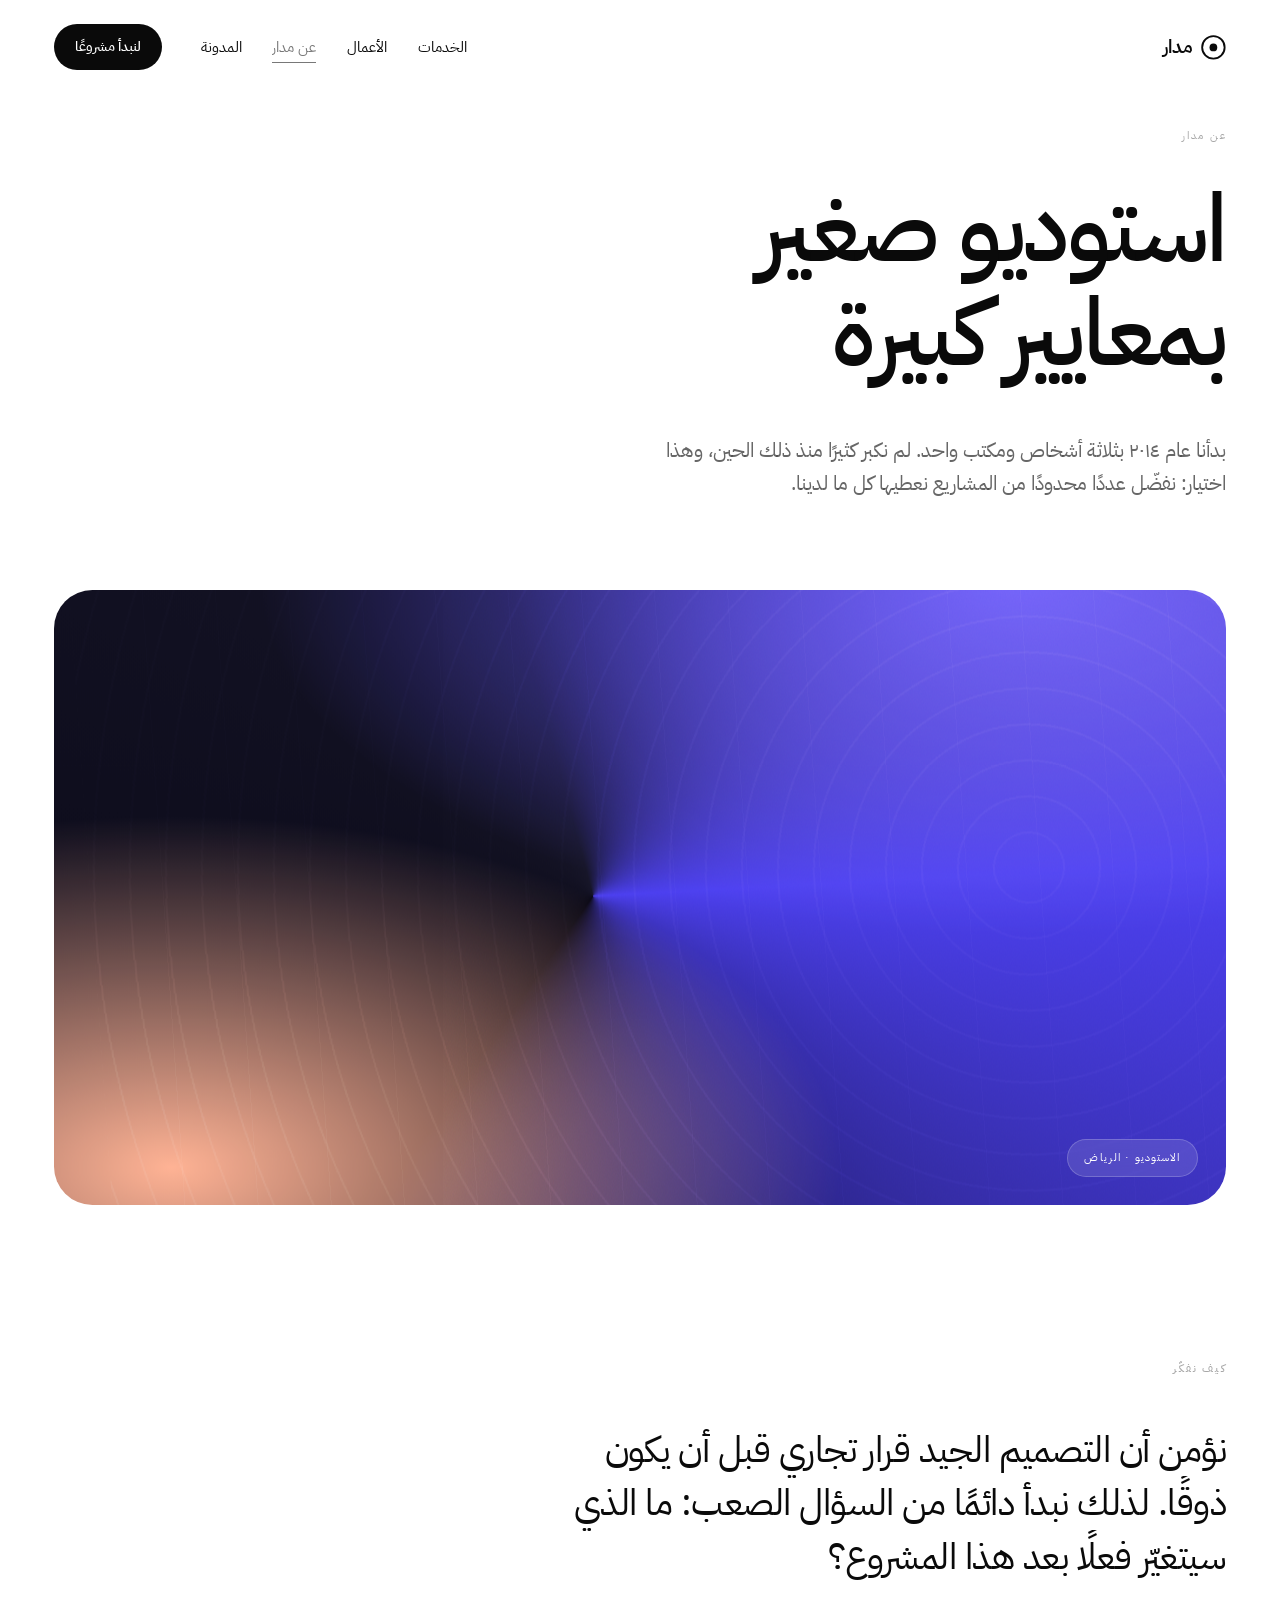
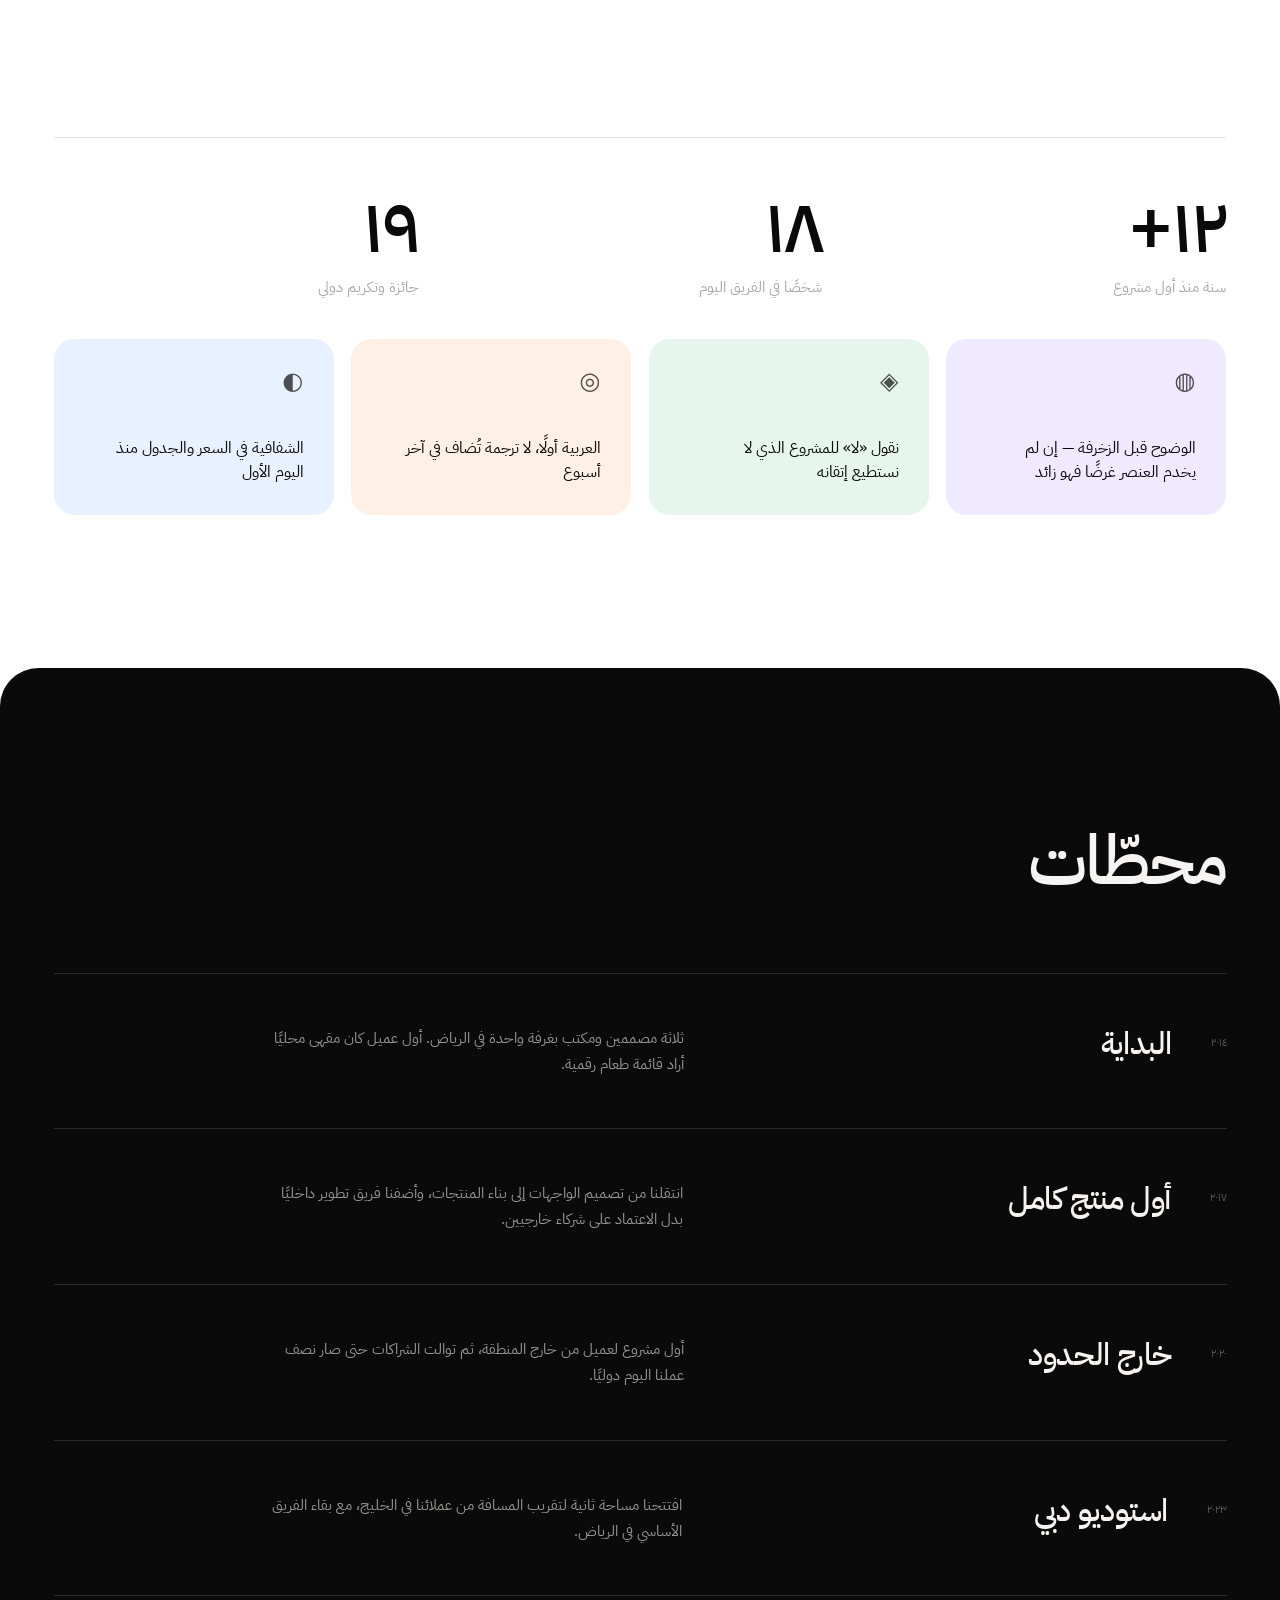
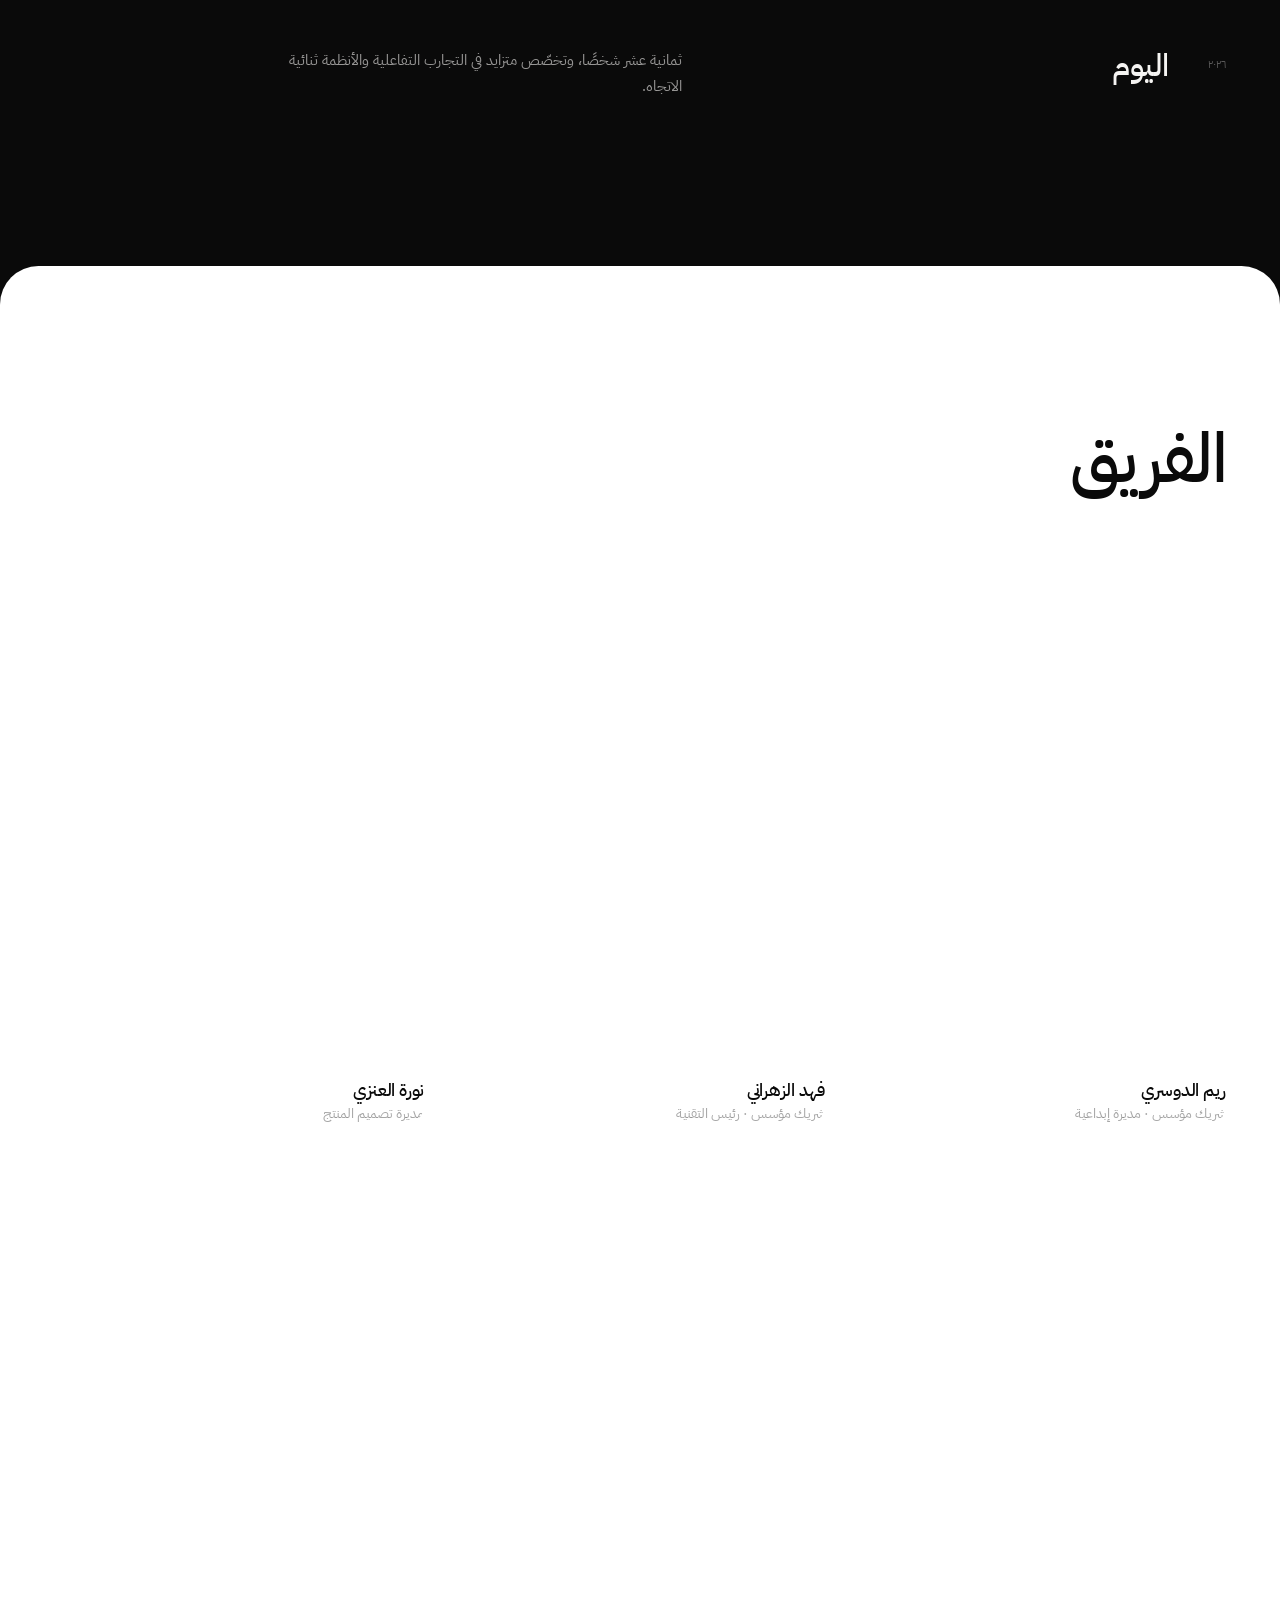
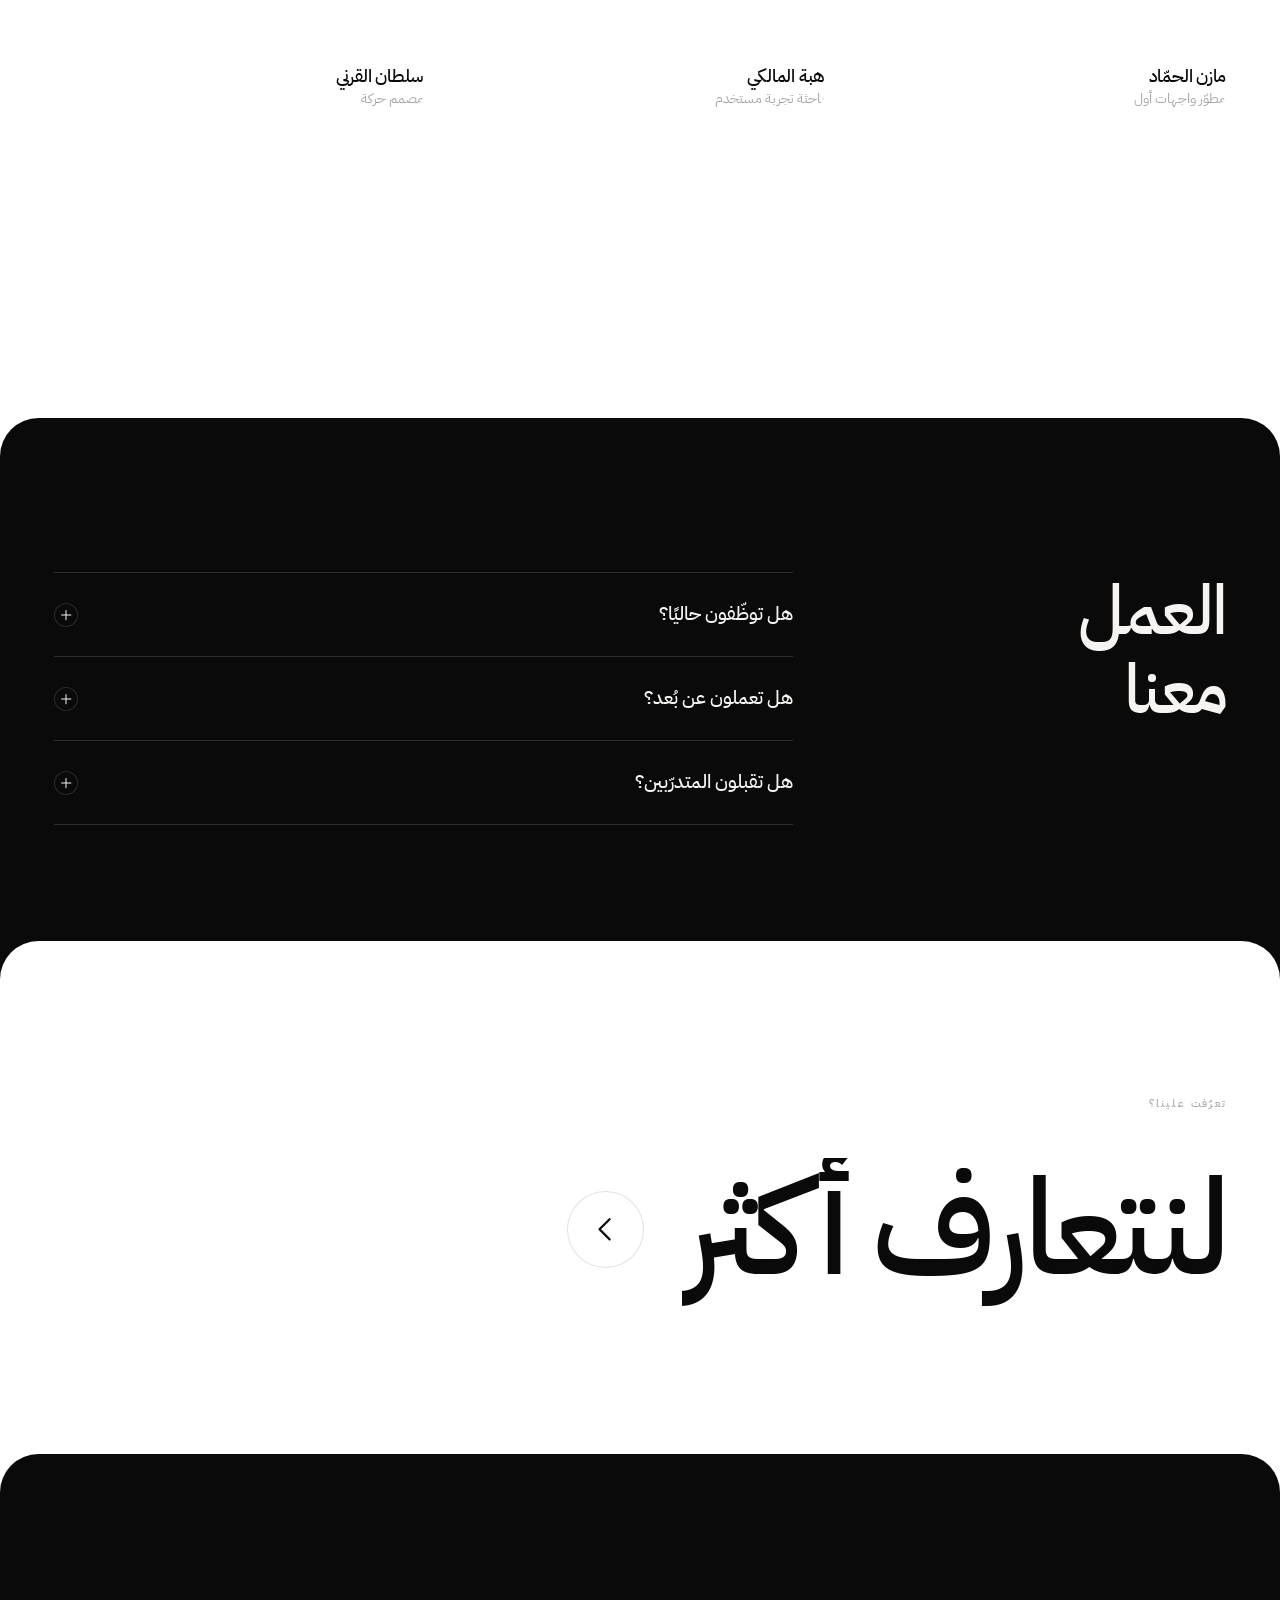
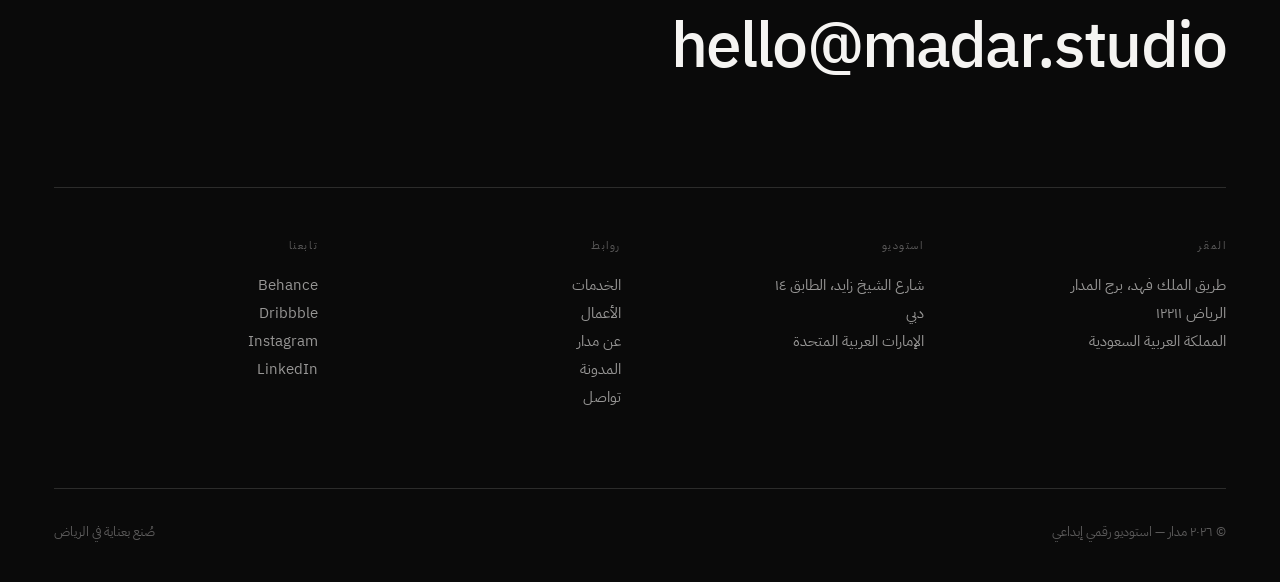
==== about.html @ c6a3f5ad "Initial commit: Madar Studio site Arabic RTL creative-agency site: 7 pages, zero dependencies, custo" ====
<!DOCTYPE html>
<html lang="ar" dir="rtl">
<head>
<meta charset="utf-8">
<meta name="viewport" content="width=device-width, initial-scale=1, viewport-fit=cover">
<title>عن مدار — استوديو رقمي إبداعي</title>
<meta name="description" content="من نحن، كيف نفكّر، ومن يقف خلف العمل في استوديو مدار.">
<meta name="theme-color" content="#ffffff">
<link rel="preconnect" href="https://fonts.googleapis.com">
<link rel="preconnect" href="https://fonts.gstatic.com" crossorigin>
<link href="https://fonts.googleapis.com/css2?family=IBM+Plex+Sans+Arabic:wght@300;400;500;600;700&display=swap" rel="stylesheet">
<link rel="stylesheet" href="css/style.css">
<script>(function(){try{if(sessionStorage.getItem('md-transit')==='1'){document.documentElement.classList.add('is-entering');}}catch(e){}})();</script>
</head>
<body class="md-page" data-page="about">

<div class="md-curtain" aria-hidden="true"><span class="md-curtain__panel"></span></div>

<div class="md-loader" aria-hidden="true">
  <div class="md-loader__inner">
    <div class="md-loader__mark"><span>مدار</span></div>
    <div class="md-loader__bar"><i></i></div>
    <div class="md-loader__num"><span data-loader-num>0</span><em>٪</em></div>
  </div>
</div>

<div class="md-cursor" aria-hidden="true">
  <div class="md-cursor__inner">
    <span class="md-cursor__dot"></span>
    <span class="md-cursor__ring"></span>
    <span class="md-cursor__label"></span>
    <span class="md-cursor__media"><i class="md-cursor__media-box"></i></span>
    <svg class="md-cursor__arrow" viewBox="0 0 24 24" aria-hidden="true"><path d="M9 5l7 7-7 7" fill="none" stroke="currentColor" stroke-width="2" stroke-linecap="round" stroke-linejoin="round"/></svg>
  </div>
</div>

<header class="md-head">
  <div class="md-head__row">
    <a href="index.html" class="md-logo" data-cursor="pointer" aria-label="مدار — الصفحة الرئيسية">
      <svg class="md-logo__glyph" viewBox="0 0 32 32" aria-hidden="true">
        <circle cx="16" cy="16" r="14.5" fill="none" stroke="currentColor" stroke-width="2.4"/>
        <circle cx="16" cy="16" r="5" fill="currentColor"/>
      </svg>
      <span class="md-logo__word">مدار</span>
    </a>
    <nav class="md-nav" aria-label="التنقل الرئيسي">
      <a href="services.html" data-cursor="pointer"><span data-link-swap>الخدمات</span></a>
      <a href="work.html" data-cursor="pointer"><span data-link-swap>الأعمال</span></a>
      <a href="about.html" data-cursor="pointer"><span data-link-swap>عن مدار</span></a>
      <a href="blog.html" data-cursor="pointer"><span data-link-swap>المدونة</span></a>
    </nav>
    <a href="contact.html" class="md-btn md-btn--sm md-head__cta" data-magnetic data-cursor="hidden"><span>لنبدأ مشروعًا</span></a>
    <button class="md-burger" type="button" aria-label="فتح القائمة" aria-expanded="false" data-cursor="hidden" data-magnetic><i></i><i></i></button>
  </div>
</header>

<div class="md-menu" aria-hidden="true">
  <div class="md-menu__bg"></div>
  <div class="md-menu__body">
    <nav class="md-menu__nav">
      <a href="index.html" data-cursor="pointer"><span class="md-menu__idx">01</span><span class="md-menu__txt" data-link-swap>الرئيسية</span></a>
      <a href="services.html" data-cursor="pointer"><span class="md-menu__idx">02</span><span class="md-menu__txt" data-link-swap>الخدمات</span></a>
      <a href="work.html" data-cursor="pointer"><span class="md-menu__idx">03</span><span class="md-menu__txt" data-link-swap>الأعمال</span></a>
      <a href="about.html" data-cursor="pointer"><span class="md-menu__idx">04</span><span class="md-menu__txt" data-link-swap>عن مدار</span></a>
      <a href="blog.html" data-cursor="pointer"><span class="md-menu__idx">05</span><span class="md-menu__txt" data-link-swap>المدونة</span></a>
      <a href="contact.html" data-cursor="pointer"><span class="md-menu__idx">06</span><span class="md-menu__txt" data-link-swap>تواصل معنا</span></a>
    </nav>
    <div class="md-menu__aside">
      <div class="md-menu__col">
        <span class="md-menu__cap">تواصل</span>
        <a href="mailto:hello@madar.studio" data-cursor="pointer">hello@madar.studio</a>
        <a href="tel:+966500000000" data-cursor="pointer">‎+966 50 000 0000</a>
      </div>
      <div class="md-menu__col">
        <span class="md-menu__cap">تابعنا</span>
        <a href="#" data-cursor="pointer">Behance</a>
        <a href="#" data-cursor="pointer">Dribbble</a>
        <a href="#" data-cursor="pointer">Instagram</a>
      </div>
    </div>
  </div>
</div>

<div class="md-scroll" data-scroll-root>
<div class="md-scroll__inner" data-scroll-inner>

<main class="md-main">

  <section class="md-phead">
    <div class="md-wrap">
      <span class="md-phead__cap" data-anim="fade">عن مدار</span>
      <h1 class="md-phead__title" data-anim="lines">استوديو صغير<br>بمعايير كبيرة</h1>
      <p class="md-phead__lead" data-anim="lines" data-anim-delay="0.18">
        بدأنا عام ٢٠١٤ بثلاثة أشخاص ومكتب واحد. لم نكبر كثيرًا منذ ذلك الحين، وهذا اختيار: نفضّل عددًا محدودًا من المشاريع نعطيها كل ما لدينا.
      </p>
    </div>
  </section>

  <section class="md-preview" data-anim="frame">
    <div class="md-preview__box">
      <div class="md-poster md-poster--reel" data-parallax="-8" style="--c1:#161528;--c2:#4b3ff0;--c3:#ffb08a;--c4:#080714"></div>
      <div class="md-preview__glass">
        <span class="md-preview__cap">الاستوديو · الرياض</span>
      </div>
    </div>
  </section>

  <section class="md-overview">
    <div class="md-wrap">
      <span class="md-eyebrow" data-anim="fade">كيف نفكّر</span>
      <p class="md-overview__text" data-anim="lines">
        نؤمن أن التصميم الجيد قرار تجاري قبل أن يكون ذوقًا. لذلك نبدأ دائمًا من السؤال الصعب: ما الذي سيتغيّر فعلًا بعد هذا المشروع؟
      </p>
    </div>
  </section>

  <section class="md-why">
    <div class="md-wrap">
      <div class="md-stats" style="margin-block-start:0">
        <div class="md-stat" data-anim="fade">
          <span class="md-stat__num" data-count="12" data-count-suffix="+">٠</span>
          <span class="md-stat__cap">سنة منذ أول مشروع</span>
        </div>
        <div class="md-stat" data-anim="fade" data-anim-delay="0.08">
          <span class="md-stat__num" data-count="18" data-count-suffix="">٠</span>
          <span class="md-stat__cap">شخصًا في الفريق اليوم</span>
        </div>
        <div class="md-stat" data-anim="fade" data-anim-delay="0.16">
          <span class="md-stat__num" data-count="19" data-count-suffix="">٠</span>
          <span class="md-stat__cap">جائزة وتكريم دولي</span>
        </div>
      </div>

      <div class="md-pills">
        <div class="md-pill" data-anim="fade" style="--c1:#efeaff"><span class="md-pill__ico">◍</span><p>الوضوح قبل الزخرفة — إن لم يخدم العنصر غرضًا فهو زائد</p></div>
        <div class="md-pill" data-anim="fade" data-anim-delay="0.06" style="--c1:#e6f6ee"><span class="md-pill__ico">◈</span><p>نقول «لا» للمشروع الذي لا نستطيع إتقانه</p></div>
        <div class="md-pill" data-anim="fade" data-anim-delay="0.12" style="--c1:#fff0e6"><span class="md-pill__ico">◎</span><p>العربية أولًا، لا ترجمة تُضاف في آخر أسبوع</p></div>
        <div class="md-pill" data-anim="fade" data-anim-delay="0.18" style="--c1:#e8f1ff"><span class="md-pill__ico">◐</span><p>الشفافية في السعر والجدول منذ اليوم الأول</p></div>
      </div>
    </div>
  </section>

  <section class="md-steps md-inverse" data-inverse>
    <div class="md-wrap">
      <div class="md-sechead">
        <h2 class="md-sechead__title" data-anim="lines">محطّات</h2>
      </div>
      <div class="md-step" data-anim="fade">
        <span class="md-step__no">٢٠١٤</span>
        <h3 class="md-step__title">البداية</h3>
        <p class="md-step__text">ثلاثة مصممين ومكتب بغرفة واحدة في الرياض. أول عميل كان مقهى محليًا أراد قائمة طعام رقمية.</p>
      </div>
      <div class="md-step" data-anim="fade">
        <span class="md-step__no">٢٠١٧</span>
        <h3 class="md-step__title">أول منتج كامل</h3>
        <p class="md-step__text">انتقلنا من تصميم الواجهات إلى بناء المنتجات، وأضفنا فريق تطوير داخليًا بدل الاعتماد على شركاء خارجيين.</p>
      </div>
      <div class="md-step" data-anim="fade">
        <span class="md-step__no">٢٠٢٠</span>
        <h3 class="md-step__title">خارج الحدود</h3>
        <p class="md-step__text">أول مشروع لعميل من خارج المنطقة، ثم توالت الشراكات حتى صار نصف عملنا اليوم دوليًا.</p>
      </div>
      <div class="md-step" data-anim="fade">
        <span class="md-step__no">٢٠٢٣</span>
        <h3 class="md-step__title">استوديو دبي</h3>
        <p class="md-step__text">افتتحنا مساحة ثانية لتقريب المسافة من عملائنا في الخليج، مع بقاء الفريق الأساسي في الرياض.</p>
      </div>
      <div class="md-step" data-anim="fade">
        <span class="md-step__no">٢٠٢٦</span>
        <h3 class="md-step__title">اليوم</h3>
        <p class="md-step__text">ثمانية عشر شخصًا، وتخصّص متزايد في التجارب التفاعلية والأنظمة ثنائية الاتجاه.</p>
      </div>
    </div>
  </section>

  <section class="md-quotes">
    <div class="md-wrap">
      <div class="md-sechead">
        <h2 class="md-sechead__title" data-anim="lines">الفريق</h2>
      </div>
      <div class="md-team">
        <div class="md-member" data-anim="frame">
          <div class="md-member__art"><div class="md-poster" style="--c1:#efeaff;--c2:#6b5cff;--c3:#c9bfff;--c4:#1a1440"></div></div>
          <h3 class="md-member__name">ريم الدوسري</h3>
          <p class="md-member__role">شريك مؤسس · مديرة إبداعية</p>
        </div>
        <div class="md-member" data-anim="frame" data-anim-delay="0.06">
          <div class="md-member__art"><div class="md-poster" style="--c1:#e6f6ee;--c2:#22a76a;--c3:#bfe9d4;--c4:#0e3324"></div></div>
          <h3 class="md-member__name">فهد الزهراني</h3>
          <p class="md-member__role">شريك مؤسس · رئيس التقنية</p>
        </div>
        <div class="md-member" data-anim="frame" data-anim-delay="0.12">
          <div class="md-member__art"><div class="md-poster" style="--c1:#fff0e6;--c2:#ff7a3d;--c3:#ffd2b8;--c4:#40200e"></div></div>
          <h3 class="md-member__name">نورة العنزي</h3>
          <p class="md-member__role">مديرة تصميم المنتج</p>
        </div>
        <div class="md-member" data-anim="frame" data-anim-delay="0.18">
          <div class="md-member__art"><div class="md-poster" style="--c1:#e8f1ff;--c2:#2f6bff;--c3:#c2d9ff;--c4:#0d1f45"></div></div>
          <h3 class="md-member__name">مازن الحمّاد</h3>
          <p class="md-member__role">مطوّر واجهات أول</p>
        </div>
        <div class="md-member" data-anim="frame" data-anim-delay="0.24">
          <div class="md-member__art"><div class="md-poster" style="--c1:#fdeaf2;--c2:#e0407f;--c3:#f9c8dc;--c4:#3d0f24"></div></div>
          <h3 class="md-member__name">هبة المالكي</h3>
          <p class="md-member__role">باحثة تجربة مستخدم</p>
        </div>
        <div class="md-member" data-anim="frame" data-anim-delay="0.3">
          <div class="md-member__art"><div class="md-poster" style="--c1:#fff8e0;--c2:#e0b93a;--c3:#f7e6a8;--c4:#3a2f06"></div></div>
          <h3 class="md-member__name">سلطان القرني</h3>
          <p class="md-member__role">مصمم حركة</p>
        </div>
      </div>
    </div>
  </section>

  <section class="md-faq md-inverse" data-inverse>
    <div class="md-wrap md-faq__grid">
      <h2 class="md-faq__head" data-anim="lines">العمل<br>معنا</h2>
      <div class="md-acc" data-acc>
        <div class="md-acc__item" data-anim="fade">
          <button class="md-acc__q" type="button" aria-expanded="false" data-cursor="pointer"><span>هل توظّفون حاليًا؟</span><i class="md-acc__ico"></i></button>
          <div class="md-acc__a"><div class="md-acc__in"><p>نوظّف ببطء وبعناية. إن كان عملك يشبه ما نفعله، أرسل لنا ملفك على <span dir="ltr">jobs@madar.studio</span> حتى لو لم يكن هناك إعلان مفتوح — نحتفظ بالملفات الجيدة ونعود إليها.</p></div></div>
        </div>
        <div class="md-acc__item" data-anim="fade">
          <button class="md-acc__q" type="button" aria-expanded="false" data-cursor="pointer"><span>هل تعملون عن بُعد؟</span><i class="md-acc__ico"></i></button>
          <div class="md-acc__a"><div class="md-acc__in"><p>الفريق هجين: يومان في الاستوديو وبقية الأسبوع مرن. عملاؤنا موزّعون على عدة مناطق زمنية، وقد اعتدنا على ذلك منذ سنوات.</p></div></div>
        </div>
        <div class="md-acc__item" data-anim="fade">
          <button class="md-acc__q" type="button" aria-expanded="false" data-cursor="pointer"><span>هل تقبلون المتدرّبين؟</span><i class="md-acc__ico"></i></button>
          <div class="md-acc__a"><div class="md-acc__in"><p>نستقبل دفعة واحدة سنويًا في الصيف، بأربعة مقاعد فقط ومقابل مادي. يعمل المتدرّب على مشروع حقيقي مع مرشد مخصّص، لا على مهام جانبية.</p></div></div>
        </div>
      </div>
    </div>
  </section>

  <section class="md-outro">
    <div class="md-wrap">
      <span class="md-eyebrow" data-anim="fade">تعرّفت علينا؟</span>
      <a href="contact.html" class="md-outro__link" data-cursor="text" data-cursor-label="هيا">
        <span class="md-outro__word" data-anim="lines">لنتعارف أكثر</span>
        <span class="md-outro__arrow" aria-hidden="true"><svg viewBox="0 0 24 24"><path d="M15 5l-7 7 7 7" fill="none" stroke="currentColor" stroke-width="1.6" stroke-linecap="round" stroke-linejoin="round"/></svg></span>
      </a>
    </div>
  </section>

</main>

<footer class="md-foot">
  <div class="md-wrap">
    <a href="mailto:hello@madar.studio" class="md-foot__mail" data-cursor="text" data-cursor-label="راسلنا">hello@madar.studio</a>
    <div class="md-foot__grid">
      <div class="md-foot__col"><span class="md-foot__cap">المقر</span><p>طريق الملك فهد، برج المدار<br>الرياض ١٢٢١١<br>المملكة العربية السعودية</p></div>
      <div class="md-foot__col"><span class="md-foot__cap">استوديو</span><p>شارع الشيخ زايد، الطابق ١٤<br>دبي<br>الإمارات العربية المتحدة</p></div>
      <div class="md-foot__col"><span class="md-foot__cap">روابط</span><nav>
        <a href="services.html" data-cursor="pointer">الخدمات</a>
        <a href="work.html" data-cursor="pointer">الأعمال</a>
        <a href="about.html" data-cursor="pointer">عن مدار</a>
        <a href="blog.html" data-cursor="pointer">المدونة</a>
        <a href="contact.html" data-cursor="pointer">تواصل</a>
      </nav></div>
      <div class="md-foot__col"><span class="md-foot__cap">تابعنا</span><nav>
        <a href="#" data-cursor="pointer">Behance</a>
        <a href="#" data-cursor="pointer">Dribbble</a>
        <a href="#" data-cursor="pointer">Instagram</a>
        <a href="#" data-cursor="pointer">LinkedIn</a>
      </nav></div>
    </div>
    <div class="md-foot__bar">
      <span>© ٢٠٢٦ مدار — استوديو رقمي إبداعي</span>
      <span>صُنع بعناية في الرياض</span>
    </div>
  </div>
</footer>

</div>
</div>

<div class="md-progress" aria-hidden="true"><i data-progress></i></div>
<script src="js/app.js"></script>
</body>
</html>
---- css/style.css ----
/* ═══════════════════════════════════════════════════════════
   مدار — استوديو رقمي إبداعي
   نظام الأنماط الكامل · RTL
   ─────────────────────────────────────────────────────────
   01 · الرموز والأساس        07 · الأعمال
   02 · الطباعة والحركات      08 · الاقتباسات
   03 · المؤشر والستار        09 · لماذا نحن
   04 · الترويسة والقائمة     10 · المدونة والأسئلة
   05 · البطل والعرض          11 · الخاتمة والتذييل
   06 · الخدمات والشريط       12 · الصفحات الداخلية + الاستجابة
   ═══════════════════════════════════════════════════════════ */

/* ─────────────────────────────────────────────
   01 · الرموز والأساس
   ───────────────────────────────────────────── */
:root{
  --bg:#ffffff;
  --ink:#0a0a0a;
  --ink-70:rgba(10,10,10,.62);
  --ink-40:rgba(10,10,10,.36);
  --ink-12:rgba(10,10,10,.12);
  --ink-06:rgba(10,10,10,.06);

  --inv-bg:#0a0a0a;
  --inv-ink:#f5f4f2;
  --inv-70:rgba(245,244,242,.60);
  --inv-40:rgba(245,244,242,.34);
  --inv-12:rgba(245,244,242,.14);

  --accent:#5b4dff;

  --pad:clamp(1.25rem, 4.2vw, 4.5rem);
  --sec:clamp(5.5rem, 12vw, 11.5rem);
  --r:clamp(1.4rem, 3vw, 2.75rem);
  --r-sm:clamp(.9rem, 1.6vw, 1.4rem);

  --fs-h1:clamp(2.75rem, 7.4vw, 6.6rem);
  --fs-h2:clamp(2.1rem, 5.4vw, 4.6rem);
  --fs-h3:clamp(1.2rem, 2vw, 1.65rem);
  --fs-lead:clamp(1.05rem, 1.6vw, 1.55rem);
  --fs-body:clamp(.95rem, 1.05vw, 1.075rem);
  --fs-cap:clamp(.7rem, .82vw, .8rem);

  --e:cubic-bezier(.22,1,.36,1);
  --e-io:cubic-bezier(.62,.05,.01,.99);
  --e-soft:cubic-bezier(.33,1,.68,1);

  --grain:url("data:image/svg+xml,%3Csvg xmlns='http://www.w3.org/2000/svg' width='140' height='140'%3E%3Cfilter id='n'%3E%3CfeTurbulence type='fractalNoise' baseFrequency='.85' numOctaves='3'/%3E%3C/filter%3E%3Crect width='140' height='140' filter='url(%23n)' opacity='.42'/%3E%3C/svg%3E");
}

*,*::before,*::after{box-sizing:border-box;margin:0;padding:0}

html{
  -webkit-text-size-adjust:100%;
  scroll-behavior:auto;
  overflow-x:clip;              /* clip لا يُنشئ حاوية تمرير فلا يكسر sticky */
  background:var(--bg);
}
html.is-locked{overflow:hidden;touch-action:none}

body{
  font-family:"IBM Plex Sans Arabic","Segoe UI",Tahoma,system-ui,sans-serif;
  font-size:var(--fs-body);
  font-weight:400;
  line-height:1.72;
  color:var(--ink);
  background:var(--bg);
  overflow-x:clip;
  -webkit-font-smoothing:antialiased;
  -moz-osx-font-smoothing:grayscale;
  font-feature-settings:"kern" 1;
}

img,svg,video{display:block;max-width:100%}
a{color:inherit;text-decoration:none}
button{font:inherit;color:inherit;background:none;border:0}
ol,ul{list-style:none}
::selection{background:var(--ink);color:var(--bg)}

.md-wrap{
  width:100%;
  max-width:100rem;
  margin-inline:auto;
  padding-inline:var(--pad);
}

/* حاوية التمرير — التمرير أصلي والمحرّك يستوفي الموضع،
   فتبقى position:sticky والمراقبات تعمل بشكل طبيعي.
   لا نضع overflow:hidden على html/body لأنه يُبطل sticky. */
.md-scroll,.md-scroll__inner{position:relative;width:100%}

/* شريط تقدّم القراءة */
.md-progress{
  position:fixed;
  inset-block-start:0;
  inset-inline:0;
  height:2px;
  z-index:80;
  pointer-events:none;
}
.md-progress i{
  display:block;
  height:100%;
  width:100%;
  background:var(--ink);
  transform:scaleX(0);
  transform-origin:right center;
  transition:background .5s var(--e);
}
body.is-inverse .md-progress i{background:var(--inv-ink)}

/* ─────────────────────────────────────────────
   02 · الطباعة والحركات
   ───────────────────────────────────────────── */
h1,h2,h3,h4{
  font-weight:500;
  line-height:1.14;
  letter-spacing:-.012em;
  text-wrap:balance;
}

.md-eyebrow{
  display:block;
  font-size:var(--fs-cap);
  font-weight:500;
  letter-spacing:.16em;
  text-transform:uppercase;
  color:var(--ink-40);
  margin-block-end:clamp(1.75rem,3.5vw,3rem);
}
.md-inverse .md-eyebrow{color:var(--inv-40)}

/* أسطر النص المُقسَّمة */
.md-line{display:block;overflow:hidden;padding-block-end:.06em;margin-block-end:-.06em}
.md-line__i{
  display:block;
  transform:translate3d(0,110%,0) rotate(2.2deg);
  transform-origin:100% 100%;
  transition:transform 1.15s var(--e);
  transition-delay:var(--d,0s);
  will-change:transform;
}
[data-anim].is-in .md-line__i{transform:translate3d(0,0,0) rotate(0)}

/* ظهور بسيط */
[data-anim="fade"]{
  opacity:0;
  transform:translate3d(0,2.2rem,0);
  transition:opacity 1s var(--e),transform 1.1s var(--e);
  transition-delay:var(--d,0s);
  will-change:opacity,transform;
}
[data-anim="fade"].is-in{opacity:1;transform:none}

/* ظهور بإطار (قصّ) */
[data-anim="frame"]{
  clip-path:inset(0 0 100% 0 round var(--r-sm));
  transition:clip-path 1.25s var(--e-io);
  transition-delay:var(--d,0s);
  will-change:clip-path;
}
[data-anim="frame"].is-in{clip-path:inset(0 0 0 0 round var(--r-sm))}
[data-anim="frame"] .md-poster{
  transform:scale(1.22);
  transition:transform 1.6s var(--e-io);
  transition-delay:var(--d,0s);
}
[data-anim="frame"].is-in .md-poster{transform:scale(1)}

/* ─────────────────────────────────────────────
   اللوحات المولّدة (بديل الصور)
   ───────────────────────────────────────────── */
.md-poster{
  position:relative;
  overflow:hidden;
  isolation:isolate;
  background-color:var(--c1,#111);
  background-image:
    radial-gradient(115% 88% at 82% 10%, var(--c2,#666) 0%, transparent 56%),
    radial-gradient(95% 82% at 10% 92%, var(--c3,#999) 0%, transparent 60%),
    conic-gradient(from 215deg at 46% 54%, var(--c4,#000) 0deg, var(--c1,#111) 130deg, var(--c2,#666) 232deg, var(--c4,#000) 360deg);
  background-blend-mode:screen,screen,normal;
}
.md-poster::before{
  content:"";
  position:absolute;
  inset:-30%;
  background:
    repeating-radial-gradient(circle at 68% 26%, transparent 0 22px, rgba(255,255,255,.055) 22px 23px),
    repeating-linear-gradient(115deg, transparent 0 46px, rgba(255,255,255,.045) 46px 47px);
  mix-blend-mode:overlay;
  transform:rotate(-4deg);
  z-index:1;
}
.md-poster::after{
  content:"";
  position:absolute;
  inset:0;
  background-image:var(--grain);
  background-size:140px 140px;
  opacity:.16;
  mix-blend-mode:overlay;
  z-index:2;
  pointer-events:none;
}
.md-poster--reel::before{
  background:
    repeating-radial-gradient(circle at 50% 50%, transparent 0 34px, rgba(255,255,255,.07) 34px 36px),
    repeating-linear-gradient(90deg, transparent 0 72px, rgba(255,255,255,.04) 72px 73px);
}

/* ─────────────────────────────────────────────
   03 · المؤشر والستار وشاشة التحميل
   ───────────────────────────────────────────── */
/* تنبيه: كل مواضع المؤشر بخصائص فيزيائية (top/left) عمدًا وليست منطقية.
   إحداثيات الفأرة (clientX/clientY) تُقاس من الزاوية العليا اليسرى دائمًا
   بغضّ النظر عن الاتجاه، فلو استُخدمت inset-inline-start لصارت right في RTL
   ولوُضع المؤشر خارج الشاشة. */
.md-cursor{
  position:fixed;
  top:0;
  left:0;
  z-index:9000;
  pointer-events:none;
  mix-blend-mode:difference;
  opacity:0;
  transition:opacity .35s var(--e);
}
.md-cursor.is-live{opacity:1}
.md-cursor.is-out{opacity:0}
.md-cursor__inner{
  position:absolute;
  top:0;
  left:0;
  width:0;
  height:0;
  display:grid;
  place-items:center;
  color:#fff;
}
.md-cursor__dot{
  position:absolute;
  width:7px;height:7px;
  border-radius:50%;
  background:#fff;
  transform:translate(-50%,-50%) scale(1);
  top:0;left:0;
  transition:transform .45s var(--e),opacity .3s var(--e);
}
.md-cursor__ring{
  position:absolute;
  width:44px;height:44px;
  border-radius:50%;
  border:1px solid rgba(255,255,255,.65);
  transform:translate(-50%,-50%) scale(.4);
  top:0;left:0;
  opacity:0;
  transition:transform .55s var(--e),opacity .4s var(--e),background .4s var(--e),border-color .4s var(--e);
}
.md-cursor__label{
  position:absolute;
  top:0;left:0;
  transform:translate(-50%,-50%) scale(.6);
  font-size:.78rem;
  font-weight:500;
  letter-spacing:.02em;
  white-space:nowrap;
  opacity:0;
  transition:transform .5s var(--e),opacity .35s var(--e);
}
.md-cursor__media{
  position:absolute;
  top:0;left:0;
  width:19rem;height:13rem;
  transform:translate(-50%,-50%) scale(.25) rotate(-6deg);
  border-radius:1rem;
  overflow:hidden;
  opacity:0;
  transition:transform .75s var(--e),opacity .45s var(--e);
}
.md-cursor__media-box{
  position:absolute;
  inset:0;
  background-color:var(--c1,#111);
  background-image:
    radial-gradient(115% 88% at 82% 10%, var(--c2,#666) 0%, transparent 56%),
    radial-gradient(95% 82% at 10% 92%, var(--c3,#999) 0%, transparent 60%),
    conic-gradient(from 215deg at 46% 54%, var(--c4,#000) 0deg, var(--c1,#111) 130deg, var(--c2,#666) 232deg, var(--c4,#000) 360deg);
  background-blend-mode:screen,screen,normal;
}
.md-cursor__arrow{
  position:absolute;
  top:0;left:0;
  width:22px;height:22px;
  transform:translate(-50%,-50%) scale(.3) rotate(180deg);
  opacity:0;
  transition:transform .5s var(--e),opacity .35s var(--e);
}

/* حالات المؤشر */
.md-cursor.-pointer .md-cursor__dot{transform:translate(-50%,-50%) scale(0)}
.md-cursor.-pointer .md-cursor__ring{opacity:1;transform:translate(-50%,-50%) scale(1)}

.md-cursor.-text .md-cursor__dot{transform:translate(-50%,-50%) scale(0)}
.md-cursor.-text .md-cursor__ring{opacity:1;transform:translate(-50%,-50%) scale(1.55);background:rgba(255,255,255,.14);border-color:transparent}
.md-cursor.-text .md-cursor__label{opacity:1;transform:translate(-50%,-50%) scale(1)}

.md-cursor.-media{mix-blend-mode:normal}
.md-cursor.-media .md-cursor__dot{transform:translate(-50%,-50%) scale(0)}
.md-cursor.-media .md-cursor__media{opacity:1;transform:translate(-50%,-50%) scale(1) rotate(0)}
.md-cursor.-media .md-cursor__arrow{opacity:1;transform:translate(-50%,-50%) scale(1) rotate(180deg)}

.md-cursor.-hidden .md-cursor__dot{transform:translate(-50%,-50%) scale(0)}
.md-cursor.-hidden .md-cursor__ring{opacity:0}

.md-cursor.-drag .md-cursor__dot{transform:translate(-50%,-50%) scale(0)}
.md-cursor.-drag .md-cursor__ring{opacity:1;transform:translate(-50%,-50%) scale(1.5);background:rgba(255,255,255,.14);border-color:transparent}
.md-cursor.-drag .md-cursor__label{opacity:1;transform:translate(-50%,-50%) scale(1)}

@media (hover:hover) and (pointer:fine){
  html.has-cursor,
  html.has-cursor *{cursor:none!important}
}

/* الستار */
.md-curtain{
  position:fixed;
  inset:0;
  z-index:8000;
  pointer-events:none;
  overflow:hidden;
}
.md-curtain__panel{
  position:absolute;
  inset-block-start:0;
  inset-inline:0;
  height:100%;
  background:var(--ink);
  transform:translate3d(0,100%,0);
  border-start-start-radius:60% 8rem;
  border-start-end-radius:60% 8rem;
  will-change:transform;
}
.md-curtain.is-cover .md-curtain__panel{
  transform:translate3d(0,0,0);
  border-start-start-radius:0;
  border-start-end-radius:0;
  transition:transform .85s var(--e-io),border-radius .85s var(--e-io);
}
.md-curtain.is-reveal .md-curtain__panel{
  transform:translate3d(0,-100%,0);
  border-start-start-radius:0;
  border-start-end-radius:0;
  border-end-start-radius:60% 8rem;
  border-end-end-radius:60% 8rem;
  transition:transform .9s var(--e-io) .05s,border-radius .9s var(--e-io) .05s;
}
.md-curtain.no-anim .md-curtain__panel{transition:none!important}
/* الحالة الأولية قبل الرسم عند القدوم من صفحة أخرى */
html.is-entering .md-curtain__panel{
  transform:translate3d(0,0,0);
  border-radius:0;
}
html.is-entering .md-main,
html.is-entering .md-head,
html.is-entering .md-foot{opacity:0}

/* شاشة التحميل */
.md-loader{
  position:fixed;
  inset:0;
  z-index:8500;
  background:var(--ink);
  color:var(--inv-ink);
  display:grid;
  place-items:center;
}
.md-loader.is-done{
  transform:translate3d(0,-100%,0);
  border-end-start-radius:60% 8rem;
  border-end-end-radius:60% 8rem;
  transition:transform 1s var(--e-io),border-radius 1s var(--e-io);
  pointer-events:none;
}
html.is-entering .md-loader,
html.no-loader .md-loader{display:none}
.md-loader__inner{
  width:min(34rem,72vw);
  text-align:center;
}
.md-loader__mark{
  overflow:hidden;
  font-size:clamp(2rem,5vw,3.25rem);
  font-weight:500;
  letter-spacing:-.02em;
  line-height:1.3;
}
.md-loader__mark span{
  display:block;
  transform:translate3d(0,110%,0);
  animation:md-up 1s var(--e) .12s forwards;
}
@keyframes md-up{to{transform:translate3d(0,0,0)}}
.md-loader__bar{
  margin-block:1.5rem .9rem;
  height:1px;
  background:var(--inv-12);
  overflow:hidden;
}
.md-loader__bar i{
  display:block;
  height:100%;
  width:100%;
  background:var(--inv-ink);
  transform:scaleX(0);
  transform-origin:right center;
}
.md-loader__num{
  font-size:var(--fs-cap);
  letter-spacing:.14em;
  color:var(--inv-40);
  font-variant-numeric:tabular-nums;
}
.md-loader__num em{font-style:normal}

/* ─────────────────────────────────────────────
   04 · الترويسة والقائمة
   ───────────────────────────────────────────── */
.md-head{
  position:fixed;
  inset-block-start:0;
  inset-inline:0;
  z-index:200;
  padding-block:clamp(1.05rem,1.9vw,1.6rem);
  transition:transform .7s var(--e),background .5s var(--e),backdrop-filter .5s var(--e);
  will-change:transform;
}
.md-head.is-stuck{
  background:color-mix(in srgb,var(--bg) 78%,transparent);
  backdrop-filter:blur(14px) saturate(1.4);
  -webkit-backdrop-filter:blur(14px) saturate(1.4);
}
.md-head.is-hidden{transform:translate3d(0,-110%,0)}
body.is-inverse .md-head{color:var(--inv-ink)}
body.is-inverse .md-head.is-stuck{background:color-mix(in srgb,var(--inv-bg) 74%,transparent)}
body.is-menu .md-head{color:var(--inv-ink);background:none;backdrop-filter:none;-webkit-backdrop-filter:none;transform:none}

.md-head__row{
  width:100%;
  max-width:100rem;
  margin-inline:auto;
  padding-inline:var(--pad);
  display:flex;
  align-items:center;
  gap:clamp(1rem,3vw,3rem);
}

.md-logo{
  display:inline-flex;
  align-items:center;
  gap:.55rem;
  font-size:1.18rem;
  font-weight:600;
  letter-spacing:-.01em;
}
.md-logo__glyph{
  width:1.55rem;height:1.55rem;
  transition:transform .9s var(--e);
}
.md-logo:hover .md-logo__glyph{transform:rotate(180deg)}

.md-nav{
  margin-inline-start:auto;
  display:flex;
  gap:clamp(1.1rem,2.4vw,2.4rem);
  font-size:.95rem;
  font-weight:400;
}
.md-nav a{position:relative;padding-block:.2rem}
.md-nav a::after{
  content:"";
  position:absolute;
  inset-block-end:0;
  inset-inline-end:0;
  width:100%;height:1px;
  background:currentColor;
  transform:scaleX(0);
  transform-origin:100% 50%;
  transition:transform .55s var(--e);
}
.md-nav a:hover::after,
.md-nav a.is-current::after{transform:scaleX(1)}
.md-nav a.is-current{opacity:.55}

/* تبديل الحروف عند المرور */
[data-link-swap]{
  position:relative;
  display:inline-block;
  overflow:hidden;
  vertical-align:top;
}
[data-link-swap] .sw{
  display:inline-block;
  transition:transform .5s var(--e);
  transition-delay:calc(var(--i,0)*22ms);
}
[data-link-swap] .sw-b{position:absolute;inset-block-start:0;inset-inline-start:0;width:100%}
[data-link-swap] .sw-a i,[data-link-swap] .sw-b i{font-style:normal;display:inline-block}
a:hover [data-link-swap] .sw-a{transform:translate3d(0,-105%,0)}
a:hover [data-link-swap] .sw-b{transform:translate3d(0,0,0)}
[data-link-swap] .sw-b{transform:translate3d(0,105%,0)}

/* الأزرار */
.md-btn{
  --bh:3.3rem;
  position:relative;
  display:inline-flex;
  align-items:center;
  justify-content:center;
  height:var(--bh);
  padding-inline:1.65rem;
  border-radius:999px;
  background:var(--ink);
  color:var(--bg);
  font-size:.9rem;
  font-weight:500;
  letter-spacing:-.005em;
  overflow:hidden;
  isolation:isolate;
  white-space:nowrap;
  transition:color .45s var(--e);
}
.md-btn::before{
  content:"";
  position:absolute;
  inset:0;
  background:var(--accent);
  transform:translate3d(0,101%,0);
  border-start-start-radius:50% 60%;
  border-start-end-radius:50% 60%;
  transition:transform .6s var(--e),border-radius .6s var(--e);
  z-index:-1;
}
.md-btn:hover::before{transform:translate3d(0,0,0);border-radius:0}
.md-btn span{position:relative;z-index:1}
.md-btn--sm{--bh:2.85rem;padding-inline:1.35rem;font-size:.86rem}
.md-btn--ghost{
  background:transparent;
  color:inherit;
  box-shadow:inset 0 0 0 1px currentColor;
}
.md-btn--ghost::before{background:currentColor}
.md-btn--ghost:hover{color:var(--inv-bg)}
.md-inverse .md-btn--ghost:hover{color:var(--inv-bg)}
.md-btn--lg{--bh:4rem;padding-inline:2.2rem;font-size:1rem}

.md-head__cta{flex:none}
body.is-menu .md-head__cta{opacity:0;pointer-events:none;transition:opacity .3s var(--e)}

/* زر القائمة */
.md-burger{
  display:none;
  width:2.85rem;height:2.85rem;
  border-radius:999px;
  box-shadow:inset 0 0 0 1px currentColor;
  position:relative;
  flex:none;
}
.md-burger i{
  position:absolute;
  left:50%;                 /* فيزيائي ليطابق translateX الفيزيائي */
  width:1.05rem;height:1.5px;
  background:currentColor;
  transform:translateX(-50%);
  transition:transform .5s var(--e),opacity .3s var(--e);
}
.md-burger i:nth-child(1){inset-block-start:calc(50% - 4px)}
.md-burger i:nth-child(2){inset-block-start:calc(50% + 3px)}
body.is-menu .md-burger i:nth-child(1){transform:translateX(-50%) translateY(3.5px) rotate(45deg)}
body.is-menu .md-burger i:nth-child(2){transform:translateX(-50%) translateY(-3.5px) rotate(-45deg)}

/* القائمة الكاملة */
.md-menu{
  position:fixed;
  inset:0;
  z-index:150;
  visibility:hidden;
  color:var(--inv-ink);
}
.md-menu.is-open{visibility:visible}
.md-menu__bg{
  position:absolute;
  inset:0;
  background:var(--inv-bg);
  transform:translate3d(0,-100%,0);
  border-end-start-radius:50% 6rem;
  border-end-end-radius:50% 6rem;
  transition:transform .85s var(--e-io),border-radius .85s var(--e-io);
}
.md-menu.is-open .md-menu__bg{transform:translate3d(0,0,0);border-radius:0}
.md-menu__body{
  position:relative;
  height:100%;
  max-width:100rem;
  margin-inline:auto;
  padding-inline:var(--pad);
  padding-block:clamp(7rem,14vh,10rem) clamp(2rem,5vh,3.5rem);
  display:flex;
  flex-direction:column;
  justify-content:space-between;
  gap:2rem;
}
.md-menu__nav{display:flex;flex-direction:column}
.md-menu__nav a{
  display:flex;
  align-items:baseline;
  gap:1.1rem;
  padding-block:clamp(.25rem,1vh,.7rem);
  overflow:hidden;
}
.md-menu__idx{
  font-size:var(--fs-cap);
  color:var(--inv-40);
  transform:translate3d(0,150%,0);
  transition:transform .8s var(--e);
  transition-delay:calc(var(--i,0)*60ms);
}
.md-menu__txt{
  display:inline-block;
  font-size:clamp(2rem,6.2vw,4.6rem);
  font-weight:500;
  line-height:1.24;
  letter-spacing:-.02em;
  transform:translate3d(0,110%,0);
  transition:transform .95s var(--e);
  transition-delay:calc(var(--i,0)*60ms);
}
.md-menu.is-open .md-menu__idx,
.md-menu.is-open .md-menu__txt{transform:translate3d(0,0,0)}
.md-menu__nav a:hover .md-menu__txt{opacity:.55;transition:transform .95s var(--e),opacity .4s var(--e)}

.md-menu__aside{
  display:flex;
  gap:clamp(2rem,8vw,6rem);
  flex-wrap:wrap;
  opacity:0;
  transform:translate3d(0,1.5rem,0);
  transition:opacity .7s var(--e) .45s,transform .8s var(--e) .45s;
}
.md-menu.is-open .md-menu__aside{opacity:1;transform:none}
.md-menu__col{display:flex;flex-direction:column;gap:.35rem;font-size:.95rem}
.md-menu__cap{
  font-size:var(--fs-cap);
  letter-spacing:.14em;
  text-transform:uppercase;
  color:var(--inv-40);
  margin-block-end:.4rem;
}
.md-menu__col a{color:var(--inv-70);transition:color .4s var(--e)}
.md-menu__col a:hover{color:var(--inv-ink)}

/* ─────────────────────────────────────────────
   05 · البطل والعرض
   ───────────────────────────────────────────── */
.md-main{padding-block-start:clamp(7.5rem,14vh,11rem)}

.md-hero{padding-block-end:clamp(3rem,7vw,6rem)}
.md-hero__title{
  font-size:var(--fs-h1);
  font-weight:500;
  line-height:1.1;
  letter-spacing:-.022em;
  max-width:18ch;
}
.md-hero__foot{
  margin-block-start:clamp(2.5rem,6vw,5rem);
  display:flex;
  align-items:flex-end;
  justify-content:space-between;
  gap:2rem;
  flex-wrap:wrap;
}
.md-hero__lead{
  font-size:var(--fs-lead);
  line-height:1.62;
  color:var(--ink-70);
  max-width:44ch;
}
.md-hero__hint{
  display:flex;
  align-items:center;
  gap:.7rem;
  font-size:var(--fs-cap);
  letter-spacing:.14em;
  text-transform:uppercase;
  color:var(--ink-40);
  flex:none;
}
.md-hero__hintline{
  display:block;
  width:3.5rem;height:1px;
  background:var(--ink-12);
  position:relative;
  overflow:hidden;
}
.md-hero__hintline i{
  position:absolute;
  inset-block-start:0;
  inset-inline-end:0;
  width:40%;height:100%;
  background:var(--ink);
  animation:md-slide 2.2s var(--e-io) infinite;
}
@keyframes md-slide{
  0%{transform:translateX(120%)}
  60%,100%{transform:translateX(-260%)}
}

.md-preview{padding-block-end:var(--sec)}
.md-preview__box{
  position:relative;
  margin-inline:var(--pad);
  border-radius:var(--r);
  overflow:hidden;
  aspect-ratio:16/8.4;
  isolation:isolate;
}
.md-preview__box .md-poster{
  position:absolute;
  inset:-8% 0;
  height:116%;
}
.md-preview__glass{
  position:absolute;
  inset-block-end:clamp(1rem,2.2vw,2rem);
  inset-inline-start:clamp(1rem,2.2vw,2rem);
  z-index:4;
  display:flex;
  align-items:center;
  gap:.9rem;
  padding:.6rem 1.1rem;
  border-radius:999px;
  background:rgba(255,255,255,.12);
  backdrop-filter:blur(12px);
  -webkit-backdrop-filter:blur(12px);
  box-shadow:inset 0 0 0 1px rgba(255,255,255,.2);
  color:#fff;
  font-size:var(--fs-cap);
  letter-spacing:.1em;
}
.md-preview__time{opacity:.6;font-variant-numeric:tabular-nums}

.md-play{
  position:absolute;
  top:50%;
  left:50%;                 /* فيزيائي ليطابق translate الفيزيائي */
  transform:translate(-50%,-50%);
  z-index:5;
  width:clamp(6rem,10vw,8.5rem);
  aspect-ratio:1;
  border-radius:50%;
  display:grid;
  place-items:center;
  color:var(--ink);
  background:#fff;
  overflow:hidden;
  isolation:isolate;
}
.md-play::before{
  content:"";
  position:absolute;
  inset:0;
  background:var(--ink);
  transform:scale(0);
  border-radius:50%;
  transition:transform .6s var(--e);
  z-index:-1;
}
.md-play:hover{color:#fff}
.md-play:hover::before{transform:scale(1)}
.md-play__ring{
  position:absolute;
  inset:-1px;
  border-radius:50%;
  box-shadow:inset 0 0 0 1px rgba(255,255,255,.3);
}
.md-play__txt{
  font-size:.78rem;
  font-weight:500;
  letter-spacing:.04em;
  transform:translateY(-.55rem);
  transition:color .45s var(--e);
}
.md-play svg{
  position:absolute;
  width:1.15rem;
  inset-block-end:32%;
  transform:scaleX(-1);
}

/* ─────────────────────────────────────────────
   06 · نظرة عامة · الخدمات · الشريط
   ───────────────────────────────────────────── */
.md-overview{padding-block-end:var(--sec)}
.md-overview__text{
  font-size:clamp(1.35rem,2.9vw,2.55rem);
  line-height:1.44;
  font-weight:400;
  letter-spacing:-.014em;
  max-width:30ch;
}

.md-feature{padding-block-end:var(--sec)}
.md-feature__grid{
  display:grid;
  grid-template-columns:minmax(0,1fr) minmax(0,1fr);
  gap:clamp(2rem,5vw,5rem);
  align-items:start;
}
.md-feature__stage{
  --stage-h:min(30rem,58vh);
  position:sticky;
  inset-block-start:calc((100vh - var(--stage-h)) / 2);
  height:var(--stage-h);
}
.md-feature__stack{
  position:relative;
  width:100%;
  height:100%;
  border-radius:var(--r);
  overflow:hidden;
}
.md-feature__art{
  position:absolute;
  inset:0;
  opacity:0;
  transform:scale(1.12) rotate(1.5deg);
  transition:opacity .8s var(--e),transform 1.1s var(--e);
}
.md-feature__art.is-active{opacity:1;transform:scale(1) rotate(0)}

.md-feature__list{display:flex;flex-direction:column}
.md-feature__item{
  padding-block:clamp(3rem,8vw,7rem);
  border-block-start:1px solid var(--ink-12);
  transition:opacity .6s var(--e);
}
.md-feature__item:first-child{border-block-start:0;padding-block-start:0}
.md-feature__no{
  display:block;
  font-size:var(--fs-cap);
  letter-spacing:.14em;
  color:var(--ink-40);
  margin-block-end:1.1rem;
}
.md-feature__title{
  font-size:clamp(1.65rem,3.4vw,2.9rem);
  line-height:1.22;
  margin-block-end:1.1rem;
}
.md-feature__text{
  color:var(--ink-70);
  max-width:46ch;
  font-size:clamp(1rem,1.15vw,1.12rem);
}
.md-feature__tags{
  display:flex;
  flex-wrap:wrap;
  gap:.5rem;
  margin-block-start:1.6rem;
}
.md-feature__tags span{
  font-size:.8rem;
  padding:.42rem 1rem;
  border-radius:999px;
  background:var(--ink-06);
  color:var(--ink-70);
}

.md-reel{padding-block-end:var(--sec)}
.md-reel__title{
  font-size:clamp(1.1rem,1.9vw,1.5rem);
  color:var(--ink-40);
  max-width:26ch;
  margin-block-end:clamp(2.5rem,6vw,4.5rem);
}
.md-marquee{
  overflow:hidden;
  white-space:nowrap;
  -webkit-mask-image:linear-gradient(90deg,transparent,#000 8%,#000 92%,transparent);
  mask-image:linear-gradient(90deg,transparent,#000 8%,#000 92%,transparent);
}
.md-marquee__track{
  display:inline-flex;
  align-items:center;
  gap:clamp(1.5rem,3.5vw,3.5rem);
  will-change:transform;
}
.md-marquee__item{
  font-size:clamp(2rem,5.6vw,4.6rem);
  font-weight:500;
  letter-spacing:-.02em;
  color:var(--ink);
  opacity:.9;
  transition:opacity .4s var(--e);
}
.md-marquee__sep{
  font-size:clamp(.8rem,1.4vw,1.15rem);
  color:var(--ink-40);
}

/* ─────────────────────────────────────────────
   07 · الأعمال (القسم الداكن)
   ───────────────────────────────────────────── */
.md-inverse{
  background:var(--inv-bg);
  color:var(--inv-ink);
  border-radius:var(--r) var(--r) 0 0;
  padding-block:var(--sec);
  position:relative;
}
.md-inverse + .md-inverse{border-radius:0;padding-block-start:0}
.md-inverse:last-of-type,
section:not(.md-inverse) + .md-inverse{border-radius:var(--r) var(--r) 0 0}
.md-works + .md-quotes,
.md-inverse + section:not(.md-inverse){
  border-radius:var(--r) var(--r) 0 0;
  background:var(--bg);
  margin-block-start:calc(var(--r) * -1);
  padding-block-start:var(--sec);
  position:relative;
  z-index:2;
}

.md-sechead{
  display:flex;
  align-items:flex-end;
  justify-content:space-between;
  gap:2rem;
  flex-wrap:wrap;
  margin-block-end:clamp(2.5rem,6vw,4.5rem);
}
.md-sechead__title{
  font-size:var(--fs-h2);
  letter-spacing:-.024em;
}

.md-worklist{display:flex;flex-direction:column}
.md-work{
  position:relative;
  display:grid;
  grid-template-columns:auto minmax(8rem,1fr) minmax(0,1.5fr) auto;
  align-items:center;
  gap:clamp(1rem,3vw,3rem);
  padding-block:clamp(1.6rem,3.4vw,2.6rem);
  transition:opacity .55s var(--e);
}
.md-work__line{
  position:absolute;
  inset-block-end:0;
  inset-inline:0;
  height:1px;
  background:var(--inv-12);
}
.md-work__line::after{
  content:"";
  position:absolute;
  inset:0;
  background:var(--inv-ink);
  transform:scaleX(0);
  transform-origin:100% 50%;
  transition:transform .8s var(--e);
}
.md-work:first-child::before{
  content:"";
  position:absolute;
  inset-block-start:0;
  inset-inline:0;
  height:1px;
  background:var(--inv-12);
}
.md-work__no{
  font-size:var(--fs-cap);
  color:var(--inv-40);
  font-variant-numeric:tabular-nums;
  min-width:2.4em;          /* أرقام هندية ضيقة الرسم — نثبّت العمود للمحاذاة */
}
.md-work__name{
  font-size:clamp(1.5rem,3.2vw,2.6rem);
  font-weight:500;
  letter-spacing:-.02em;
  transition:transform .7s var(--e);
}
.md-work__desc{
  color:var(--inv-70);
  font-size:clamp(.92rem,1.05vw,1.05rem);
}
.md-work__meta{
  font-size:var(--fs-cap);
  color:var(--inv-40);
  letter-spacing:.08em;
  white-space:nowrap;
}
.md-worklist:hover .md-work{opacity:.38}
.md-worklist .md-work:hover{opacity:1}
.md-work:hover .md-work__name{transform:translateX(-.9rem)}
.md-work:hover .md-work__line::after{transform:scaleX(1)}

/* ─────────────────────────────────────────────
   08 · الاقتباسات (سحب أفقي)
   ───────────────────────────────────────────── */
.md-quotes{padding-block:var(--sec)}
.md-drag{
  overflow:hidden;
  padding-inline:var(--pad);
  cursor:grab;
}
.md-drag.is-grabbing{cursor:grabbing}
.md-drag__track{
  display:flex;
  gap:clamp(1rem,2vw,1.75rem);
  will-change:transform;
}
.md-quote{
  flex:0 0 auto;
  width:min(30rem,82vw);
  padding:clamp(1.75rem,3vw,2.6rem);
  border-radius:var(--r-sm);
  background:var(--ink-06);
  display:flex;
  flex-direction:column;
  justify-content:space-between;
  gap:2rem;
  user-select:none;
}
.md-quote p{
  font-size:clamp(1.02rem,1.35vw,1.24rem);
  line-height:1.65;
}
.md-quote footer{display:flex;align-items:center;gap:.85rem}
.md-quote__ava{
  width:2.75rem;height:2.75rem;
  border-radius:50%;
  flex:none;
  background:radial-gradient(120% 120% at 30% 20%,var(--c2),var(--c1));
}
.md-quote cite{
  font-style:normal;
  font-weight:500;
  font-size:.95rem;
  display:flex;
  flex-direction:column;
  line-height:1.5;
}
.md-quote cite em{
  font-style:normal;
  font-weight:400;
  font-size:.85rem;
  color:var(--ink-40);
}

/* ─────────────────────────────────────────────
   09 · لماذا مدار
   ───────────────────────────────────────────── */
.md-why{padding-block-end:var(--sec)}
.md-why__text{
  font-size:clamp(1.25rem,2.5vw,2.15rem);
  line-height:1.5;
  letter-spacing:-.012em;
  max-width:34ch;
}
.md-stats{
  display:grid;
  grid-template-columns:repeat(auto-fit,minmax(13rem,1fr));
  gap:clamp(1.5rem,3vw,2.5rem);
  margin-block:clamp(3rem,7vw,5.5rem) clamp(1.5rem,3vw,2.5rem);
  padding-block-start:clamp(2rem,4vw,3rem);
  border-block-start:1px solid var(--ink-12);
}
.md-stat__num{
  display:block;
  font-size:clamp(2.75rem,6vw,4.75rem);
  font-weight:500;
  line-height:1.1;
  letter-spacing:-.03em;
  font-variant-numeric:tabular-nums;
}
.md-stat__cap{
  display:block;
  color:var(--ink-40);
  font-size:.92rem;
  margin-block-start:.35rem;
  max-width:20ch;
}
.md-pills{
  display:grid;
  grid-template-columns:repeat(auto-fit,minmax(13rem,1fr));
  gap:clamp(.75rem,1.4vw,1.1rem);
}
.md-pill{
  background:var(--c1,var(--ink-06));
  border-radius:var(--r-sm);
  padding:clamp(1.35rem,2.4vw,1.9rem);
  min-height:11rem;
  display:flex;
  flex-direction:column;
  justify-content:space-between;
  gap:1.5rem;
  transition:transform .7s var(--e);
}
.md-pill:hover{transform:translateY(-.4rem)}
.md-pill__ico{font-size:1.5rem;line-height:1;opacity:.7}
.md-pill p{font-size:.98rem;line-height:1.55;max-width:20ch}

/* ─────────────────────────────────────────────
   10 · المدونة والأسئلة
   ───────────────────────────────────────────── */
.md-cards{
  display:grid;
  grid-template-columns:repeat(auto-fit,minmax(16rem,1fr));
  gap:clamp(1.25rem,2.4vw,2rem);
}
.md-card{display:flex;flex-direction:column}
.md-card__art{
  display:block;
  aspect-ratio:4/3;
  border-radius:var(--r-sm);
  margin-block-end:1.4rem;
}
.md-card__cat{
  font-size:var(--fs-cap);
  letter-spacing:.14em;
  text-transform:uppercase;
  color:var(--inv-40);
  margin-block-end:.6rem;
}
.md-card__title{
  font-size:var(--fs-h3);
  line-height:1.36;
  font-weight:500;
  margin-block-end:.7rem;
  transition:opacity .4s var(--e);
}
.md-card:hover .md-card__title{opacity:.6}
.md-card__date{font-size:.85rem;color:var(--inv-40);margin-block-start:auto}

.md-faq__grid{
  display:grid;
  grid-template-columns:minmax(0,.8fr) minmax(0,1.6fr);
  gap:clamp(2rem,5vw,5rem);
  align-items:start;
}
.md-faq__head{
  font-size:var(--fs-h2);
  letter-spacing:-.024em;
  position:sticky;
  inset-block-start:8rem;
}
.md-acc__item{border-block-end:1px solid var(--inv-12)}
.md-acc__item:first-child{border-block-start:1px solid var(--inv-12)}
.md-acc__q{
  width:100%;
  display:flex;
  align-items:center;
  justify-content:space-between;
  gap:1.5rem;
  padding-block:clamp(1.2rem,2.2vw,1.7rem);
  text-align:start;
  font-size:clamp(1.02rem,1.5vw,1.32rem);
  font-weight:500;
  line-height:1.5;
  transition:opacity .4s var(--e);
}
.md-acc__q:hover{opacity:.62}
.md-acc__ico{
  position:relative;
  width:1.5rem;height:1.5rem;
  flex:none;
  border-radius:50%;
  box-shadow:inset 0 0 0 1px var(--inv-12);
  transition:box-shadow .5s var(--e),transform .6s var(--e);
}
.md-acc__ico::before,.md-acc__ico::after{
  content:"";
  position:absolute;
  top:50%;
  left:50%;                 /* فيزيائي ليطابق translate الفيزيائي */
  width:.6rem;height:1px;
  background:currentColor;
  transform:translate(-50%,-50%);
  transition:transform .55s var(--e);
}
.md-acc__ico::after{transform:translate(-50%,-50%) rotate(90deg)}
.md-acc__item.is-open .md-acc__ico{transform:rotate(180deg)}
.md-acc__item.is-open .md-acc__ico::after{transform:translate(-50%,-50%) rotate(0)}
.md-acc__a{
  overflow:hidden;
  height:0;
  transition:height .7s var(--e-io);
}
.md-acc__in{
  padding-block-end:clamp(1.3rem,2.4vw,1.9rem);
  padding-inline-end:clamp(0rem,6vw,5rem);
  color:var(--inv-70);
  opacity:0;
  transform:translateY(.7rem);
  transition:opacity .6s var(--e) .1s,transform .6s var(--e) .1s;
}
.md-acc__item.is-open .md-acc__in{opacity:1;transform:none}

/* ─────────────────────────────────────────────
   11 · الخاتمة والتذييل
   ───────────────────────────────────────────── */
.md-outro{padding-block:var(--sec)}
.md-outro__link{
  display:inline-flex;
  align-items:center;
  gap:clamp(1rem,3vw,2.5rem);
}
.md-outro__word{
  font-size:clamp(3rem,10.5vw,9.5rem);
  font-weight:500;
  line-height:1.06;
  letter-spacing:-.035em;
}
.md-outro__arrow{
  width:clamp(3.25rem,6vw,5rem);
  aspect-ratio:1;
  border-radius:50%;
  display:grid;
  place-items:center;
  box-shadow:inset 0 0 0 1px var(--ink-12);
  flex:none;
  transition:transform .7s var(--e),background .5s var(--e),color .5s var(--e);
}
.md-outro__arrow svg{width:45%}
.md-outro__link:hover .md-outro__arrow{
  transform:translateX(-.6rem);
  background:var(--ink);
  color:var(--bg);
}

.md-foot{
  background:var(--inv-bg);
  color:var(--inv-ink);
  border-radius:var(--r) var(--r) 0 0;
  padding-block:var(--sec) clamp(1.5rem,3vw,2.5rem);
}
/* إن انتهت الصفحة بقسم داكن فلا داعي لحافة ثانية بين الاثنين */
.md-main:has(> section:last-child.md-inverse) + .md-foot{
  border-radius:0;
  padding-block-start:0;
}
.md-foot__mail{
  display:inline-block;
  font-size:clamp(1.6rem,5.2vw,4rem);
  font-weight:500;
  letter-spacing:-.028em;
  line-height:1.2;
  padding-block-end:.1em;
  position:relative;
  direction:ltr;
}
.md-foot__mail::after{
  content:"";
  position:absolute;
  inset-block-end:0;
  inset-inline:0;
  height:1px;
  background:currentColor;
  transform:scaleX(0);
  transform-origin:100% 50%;
  transition:transform .7s var(--e);
}
.md-foot__mail:hover::after{transform:scaleX(1)}
.md-foot__grid{
  display:grid;
  grid-template-columns:repeat(auto-fit,minmax(11rem,1fr));
  gap:clamp(1.75rem,3vw,2.5rem);
  margin-block:clamp(3.5rem,8vw,6rem) clamp(3rem,6vw,5rem);
  padding-block-start:clamp(2rem,4vw,3rem);
  border-block-start:1px solid var(--inv-12);
}
.md-foot__col{font-size:.95rem;line-height:1.85;color:var(--inv-70)}
.md-foot__cap{
  display:block;
  font-size:var(--fs-cap);
  letter-spacing:.14em;
  text-transform:uppercase;
  color:var(--inv-40);
  margin-block-end:.85rem;
}
.md-foot__col nav{display:flex;flex-direction:column}
.md-foot__col a{transition:color .4s var(--e)}
.md-foot__col a:hover{color:var(--inv-ink)}
.md-foot__bar{
  display:flex;
  justify-content:space-between;
  gap:1rem;
  flex-wrap:wrap;
  font-size:.82rem;
  color:var(--inv-40);
  padding-block-start:clamp(1.25rem,2.5vw,2rem);
  border-block-start:1px solid var(--inv-12);
}

/* ─────────────────────────────────────────────
   12 · الصفحات الداخلية
   ───────────────────────────────────────────── */
.md-phead{padding-block-end:clamp(3rem,7vw,6rem)}
.md-phead__cap{
  display:block;
  font-size:var(--fs-cap);
  letter-spacing:.16em;
  text-transform:uppercase;
  color:var(--ink-40);
  margin-block-end:clamp(1.25rem,2.5vw,2rem);
}
.md-phead__title{
  font-size:var(--fs-h1);
  line-height:1.1;
  letter-spacing:-.024em;
  max-width:16ch;
}
.md-phead__lead{
  margin-block-start:clamp(1.75rem,4vw,3rem);
  font-size:var(--fs-lead);
  line-height:1.62;
  color:var(--ink-70);
  max-width:48ch;
}

/* شبكة المشاريع */
.md-grid{
  display:grid;
  grid-template-columns:repeat(auto-fit,minmax(min(24rem,100%),1fr));
  gap:clamp(1.5rem,3vw,2.75rem);
  padding-block-end:var(--sec);
}
.md-tile{display:flex;flex-direction:column}
.md-tile:nth-child(4n+2),.md-tile:nth-child(4n+3){margin-block-start:clamp(0rem,6vw,5rem)}
.md-tile__art{
  position:relative;
  display:block;
  aspect-ratio:4/3;
  border-radius:var(--r-sm);
  overflow:hidden;
  margin-block-end:1.5rem;
}
.md-tile__art .md-poster{position:absolute;inset:-6% 0;height:112%}
.md-tile__row{
  display:flex;
  align-items:baseline;
  justify-content:space-between;
  gap:1rem;
}
.md-tile__name{
  font-size:clamp(1.3rem,2.3vw,1.9rem);
  font-weight:500;
  letter-spacing:-.018em;
  transition:opacity .4s var(--e);
}
.md-tile__year{font-size:var(--fs-cap);color:var(--ink-40)}
.md-tile__desc{color:var(--ink-70);margin-block-start:.5rem;max-width:38ch}
.md-tile__tags{display:flex;flex-wrap:wrap;gap:.4rem;margin-block-start:1rem}
.md-tile__tags span{
  font-size:.78rem;
  padding:.32rem .85rem;
  border-radius:999px;
  background:var(--ink-06);
  color:var(--ink-70);
}
.md-tile:hover .md-tile__name{opacity:.55}

/* مراحل العمل */
.md-steps{padding-block-end:var(--sec)}
.md-step{
  display:grid;
  grid-template-columns:auto minmax(0,1fr) minmax(0,1.4fr);
  gap:clamp(1rem,3vw,3rem);
  align-items:start;
  padding-block:clamp(2rem,4vw,3.2rem);
  border-block-start:1px solid var(--ink-12);
}
.md-inverse .md-step{border-color:var(--inv-12)}
.md-step__no{font-size:var(--fs-cap);color:var(--ink-40);padding-block-start:.5rem}
.md-inverse .md-step__no{color:var(--inv-40)}
.md-step__title{font-size:clamp(1.3rem,2.4vw,2rem);line-height:1.28}
.md-step__text{color:var(--ink-70);max-width:46ch}
.md-inverse .md-step__text{color:var(--inv-70)}

/* قائمة الفريق */
/* ثلاثة أعمدة ثابتة: ستة أعضاء = صفّان مكتملان بلا صفّ يتيم */
.md-team{
  display:grid;
  grid-template-columns:repeat(3,minmax(0,1fr));
  gap:clamp(1.25rem,2.4vw,2rem);
  padding-block-end:var(--sec);
}
.md-member__art{
  aspect-ratio:3/4;
  border-radius:var(--r-sm);
  overflow:hidden;
  margin-block-end:1rem;
}
.md-member__name{font-size:1.12rem;font-weight:500}
.md-member__role{font-size:.9rem;color:var(--ink-40)}

/* مقالات */
.md-posts{padding-block-end:var(--sec);display:flex;flex-direction:column}
.md-post{
  display:grid;
  grid-template-columns:minmax(0,.55fr) minmax(0,1.45fr) auto;
  gap:clamp(1rem,3vw,2.5rem);
  align-items:center;
  padding-block:clamp(1.25rem,2.4vw,1.9rem);
  border-block-start:1px solid var(--ink-12);
  transition:opacity .5s var(--e);
}
.md-post:last-child{border-block-end:1px solid var(--ink-12)}
.md-post__art{
  display:block;
  aspect-ratio:16/10;
  border-radius:var(--r-sm);
  overflow:hidden;
}
.md-post__title{display:block;font-size:clamp(1.1rem,1.9vw,1.55rem);font-weight:500;line-height:1.4}
.md-post__cat{
  display:block;
  font-size:var(--fs-cap);
  letter-spacing:.14em;
  text-transform:uppercase;
  color:var(--ink-40);
  margin-block-end:.5rem;
}
.md-post__date{font-size:.85rem;color:var(--ink-40);white-space:nowrap}
.md-posts:hover .md-post{opacity:.4}
.md-posts .md-post:hover{opacity:1}

/* نموذج التواصل */
.md-form{
  display:grid;
  grid-template-columns:repeat(2,minmax(0,1fr));
  gap:clamp(1.25rem,2.4vw,2rem);
  padding-block-end:var(--sec);
}
.md-field{display:flex;flex-direction:column;gap:.6rem;position:relative}
.md-field--full{grid-column:1/-1}
.md-field label{font-size:var(--fs-cap);letter-spacing:.12em;text-transform:uppercase;color:var(--ink-40)}
.md-field input,.md-field textarea{
  font:inherit;
  color:inherit;
  background:none;
  border:0;
  border-block-end:1px solid var(--ink-12);
  padding-block:.85rem;
  outline:none;
  transition:border-color .5s var(--e);
  resize:none;
}
.md-field input:focus,.md-field textarea:focus{border-color:var(--ink)}
.md-field input::placeholder,.md-field textarea::placeholder{color:var(--ink-40)}
.md-chips{display:flex;flex-wrap:wrap;gap:.55rem;margin-block-start:.4rem}
.md-chip{
  font-size:.88rem;
  padding:.6rem 1.15rem;
  border-radius:999px;
  box-shadow:inset 0 0 0 1px var(--ink-12);
  transition:background .4s var(--e),color .4s var(--e),box-shadow .4s var(--e);
}
.md-chip.is-on{background:var(--ink);color:var(--bg);box-shadow:none}

.md-contact__grid{
  display:grid;
  grid-template-columns:repeat(auto-fit,minmax(13rem,1fr));
  gap:clamp(1.5rem,3vw,2.5rem);
  padding-block:clamp(2rem,4vw,3rem) var(--sec);
  border-block-start:1px solid var(--ink-12);
}
.md-contact__col span{
  display:block;
  font-size:var(--fs-cap);
  letter-spacing:.14em;
  text-transform:uppercase;
  color:var(--ink-40);
  margin-block-end:.75rem;
}
.md-contact__col a,.md-contact__col p{color:var(--ink-70);line-height:1.9}
.md-contact__col a{transition:color .4s var(--e)}
.md-contact__col a:hover{color:var(--ink)}

/* تفاصيل المشروع */
.md-hero-art{
  margin-inline:var(--pad);
  border-radius:var(--r);
  overflow:hidden;
  aspect-ratio:16/8.4;
  position:relative;
  margin-block-end:var(--sec);
}
.md-hero-art .md-poster{position:absolute;inset:-8% 0;height:116%}
.md-facts{
  display:grid;
  grid-template-columns:repeat(auto-fit,minmax(10rem,1fr));
  gap:clamp(1.25rem,2.4vw,2rem);
  padding-block:clamp(2rem,4vw,3rem);
  border-block:1px solid var(--ink-12);
  margin-block-end:var(--sec);
}
.md-fact span{
  display:block;
  font-size:var(--fs-cap);
  letter-spacing:.14em;
  text-transform:uppercase;
  color:var(--ink-40);
  margin-block-end:.5rem;
}
.md-fact p{font-size:1.05rem}
.md-rich{
  max-width:44rem;
  margin-inline:auto;
  padding-block-end:var(--sec);
}
.md-rich h2{font-size:clamp(1.5rem,3vw,2.3rem);margin-block:clamp(2.5rem,5vw,4rem) 1.2rem}
.md-rich h2:first-child{margin-block-start:0}
.md-rich p{color:var(--ink-70);margin-block-end:1.2rem;font-size:1.08rem;line-height:1.85}
.md-rich figure{
  margin-block:clamp(2.5rem,5vw,4rem);
  border-radius:var(--r-sm);
  overflow:hidden;
  aspect-ratio:16/10;
}
.md-rich figure .md-poster{width:100%;height:100%}

/* ─────────────────────────────────────────────
   الاستجابة
   ───────────────────────────────────────────── */
@media (max-width:1024px){
  .md-feature__grid{grid-template-columns:1fr}
  .md-feature__stage{position:relative;inset-block-start:auto;--stage-h:22rem;margin-block-end:2.5rem}
  .md-faq__grid{grid-template-columns:1fr}
  .md-faq__head{position:relative;inset-block-start:auto}
  .md-work{grid-template-columns:auto 1fr auto;row-gap:.4rem}
  .md-work__desc{grid-column:2/-1}
}

@media (max-width:820px){
  .md-nav{display:none}
  .md-head__cta{display:none}
  .md-burger{display:block;margin-inline-start:auto}
  .md-step{grid-template-columns:auto 1fr;row-gap:.75rem}
  .md-step__text{grid-column:2/-1}
  .md-post{grid-template-columns:minmax(0,.75fr) minmax(0,1.25fr);row-gap:.6rem}
  .md-post__date{grid-column:2/-1}
  .md-form{grid-template-columns:1fr}
  .md-team{grid-template-columns:repeat(2,minmax(0,1fr))}
  .md-tile:nth-child(n){margin-block-start:0}
}

@media (max-width:600px){
  .md-hero__hint{display:none}
  .md-work{grid-template-columns:1fr;row-gap:.35rem}
  .md-work__no{order:-1}
  .md-work__meta{white-space:normal}
  .md-preview__box{aspect-ratio:4/5}
  .md-hero-art{aspect-ratio:4/5}
  .md-outro__link{flex-wrap:wrap}
}

/* أجهزة اللمس: تمرير أصلي بلا مؤشر مخصص */
@media (hover:none){
  .md-cursor{display:none}
  .md-drag{cursor:default}
}

/* احترام تفضيل تقليل الحركة */
@media (prefers-reduced-motion:reduce){
  *,*::before,*::after{
    animation-duration:.01ms!important;
    animation-iteration-count:1!important;
    transition-duration:.01ms!important;
  }
  .md-line__i,[data-anim="fade"]{transform:none!important;opacity:1!important}
  [data-anim="frame"]{clip-path:none!important}
  [data-anim="frame"] .md-poster{transform:none!important}
  .md-hero__hintline i{display:none}
}
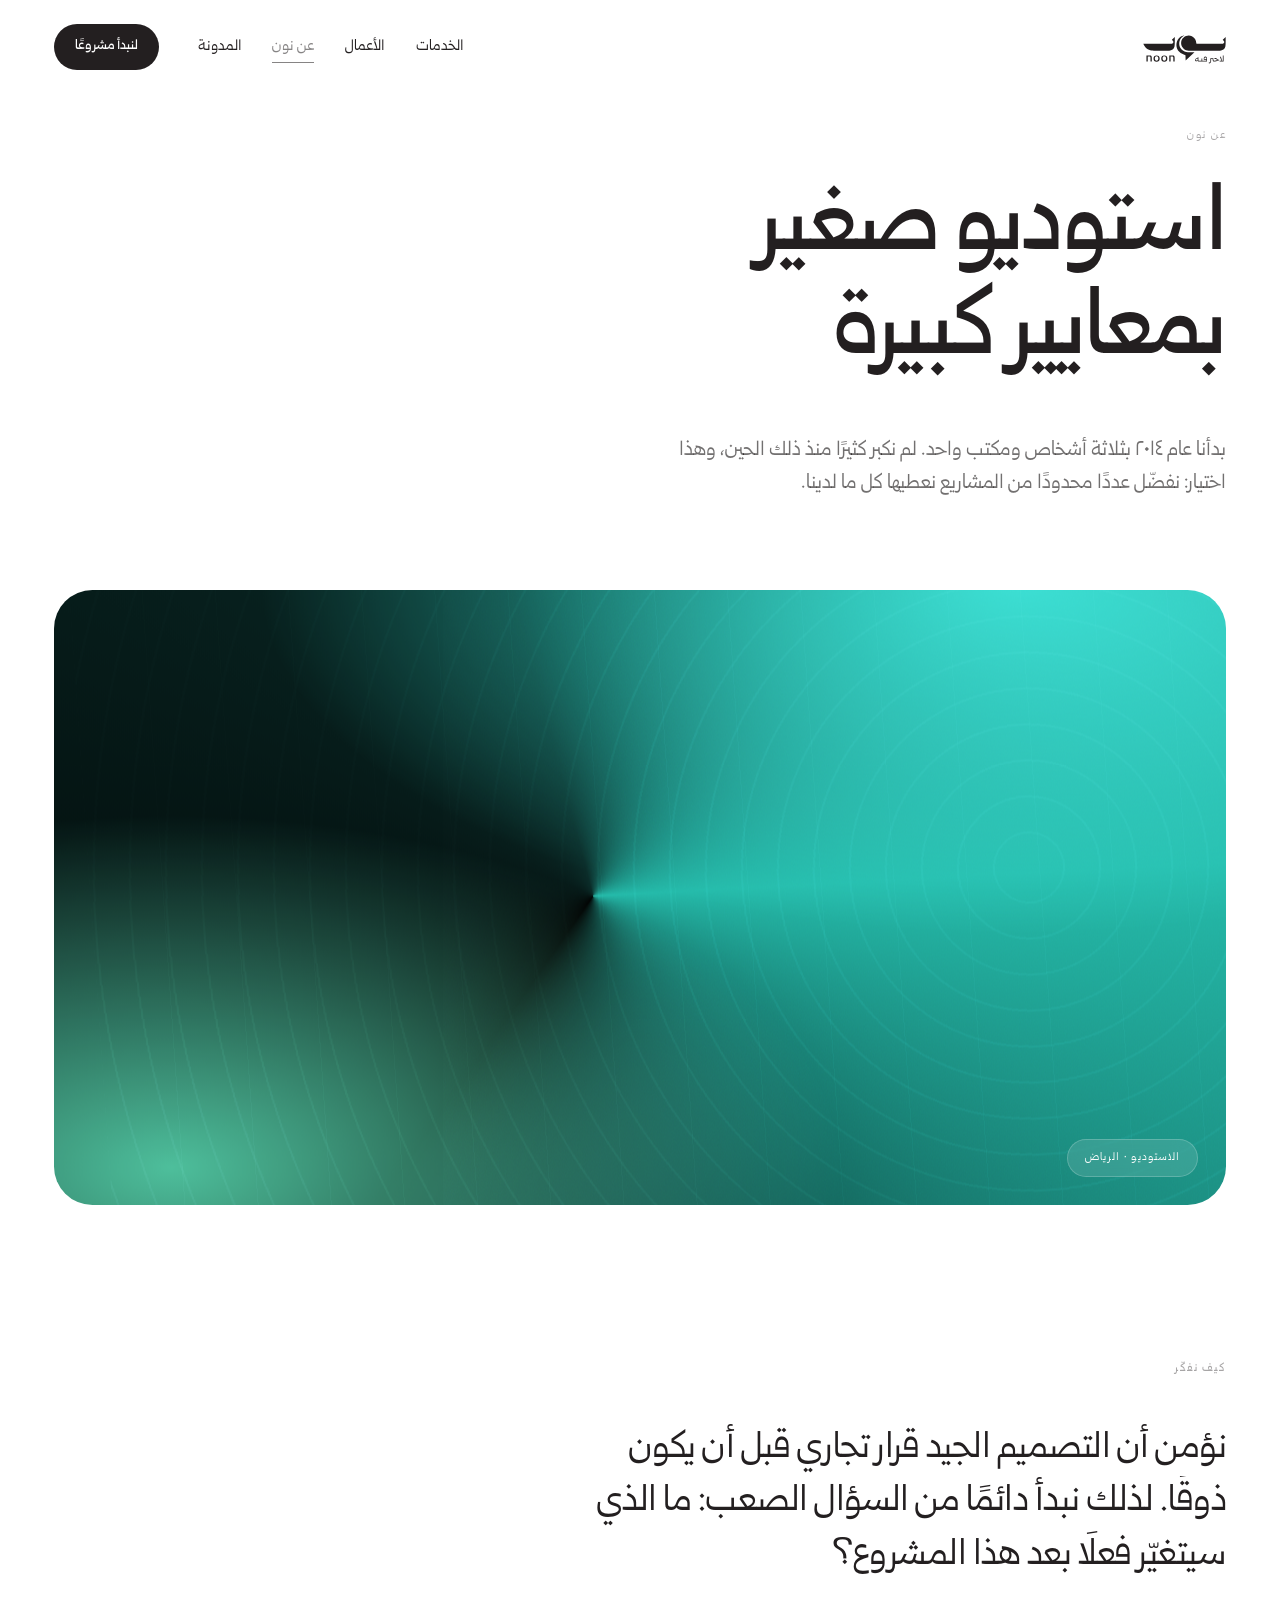
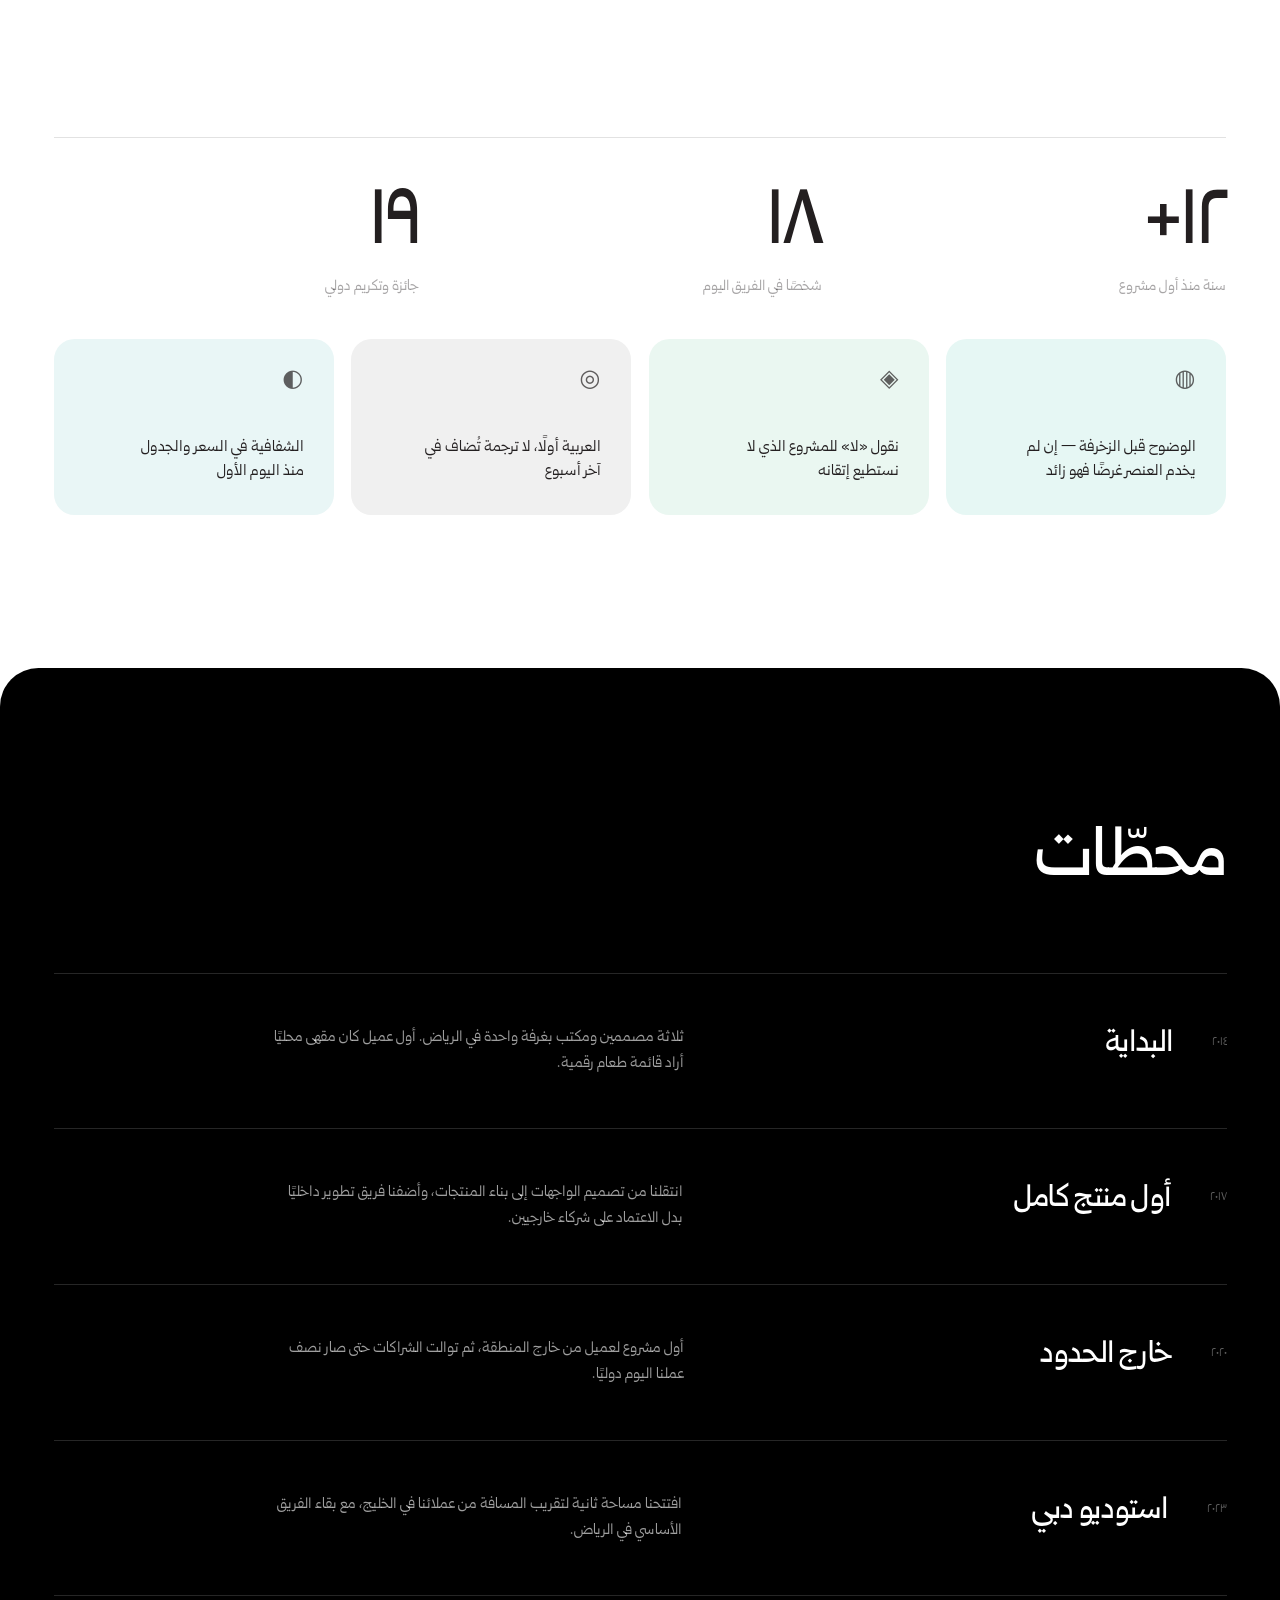
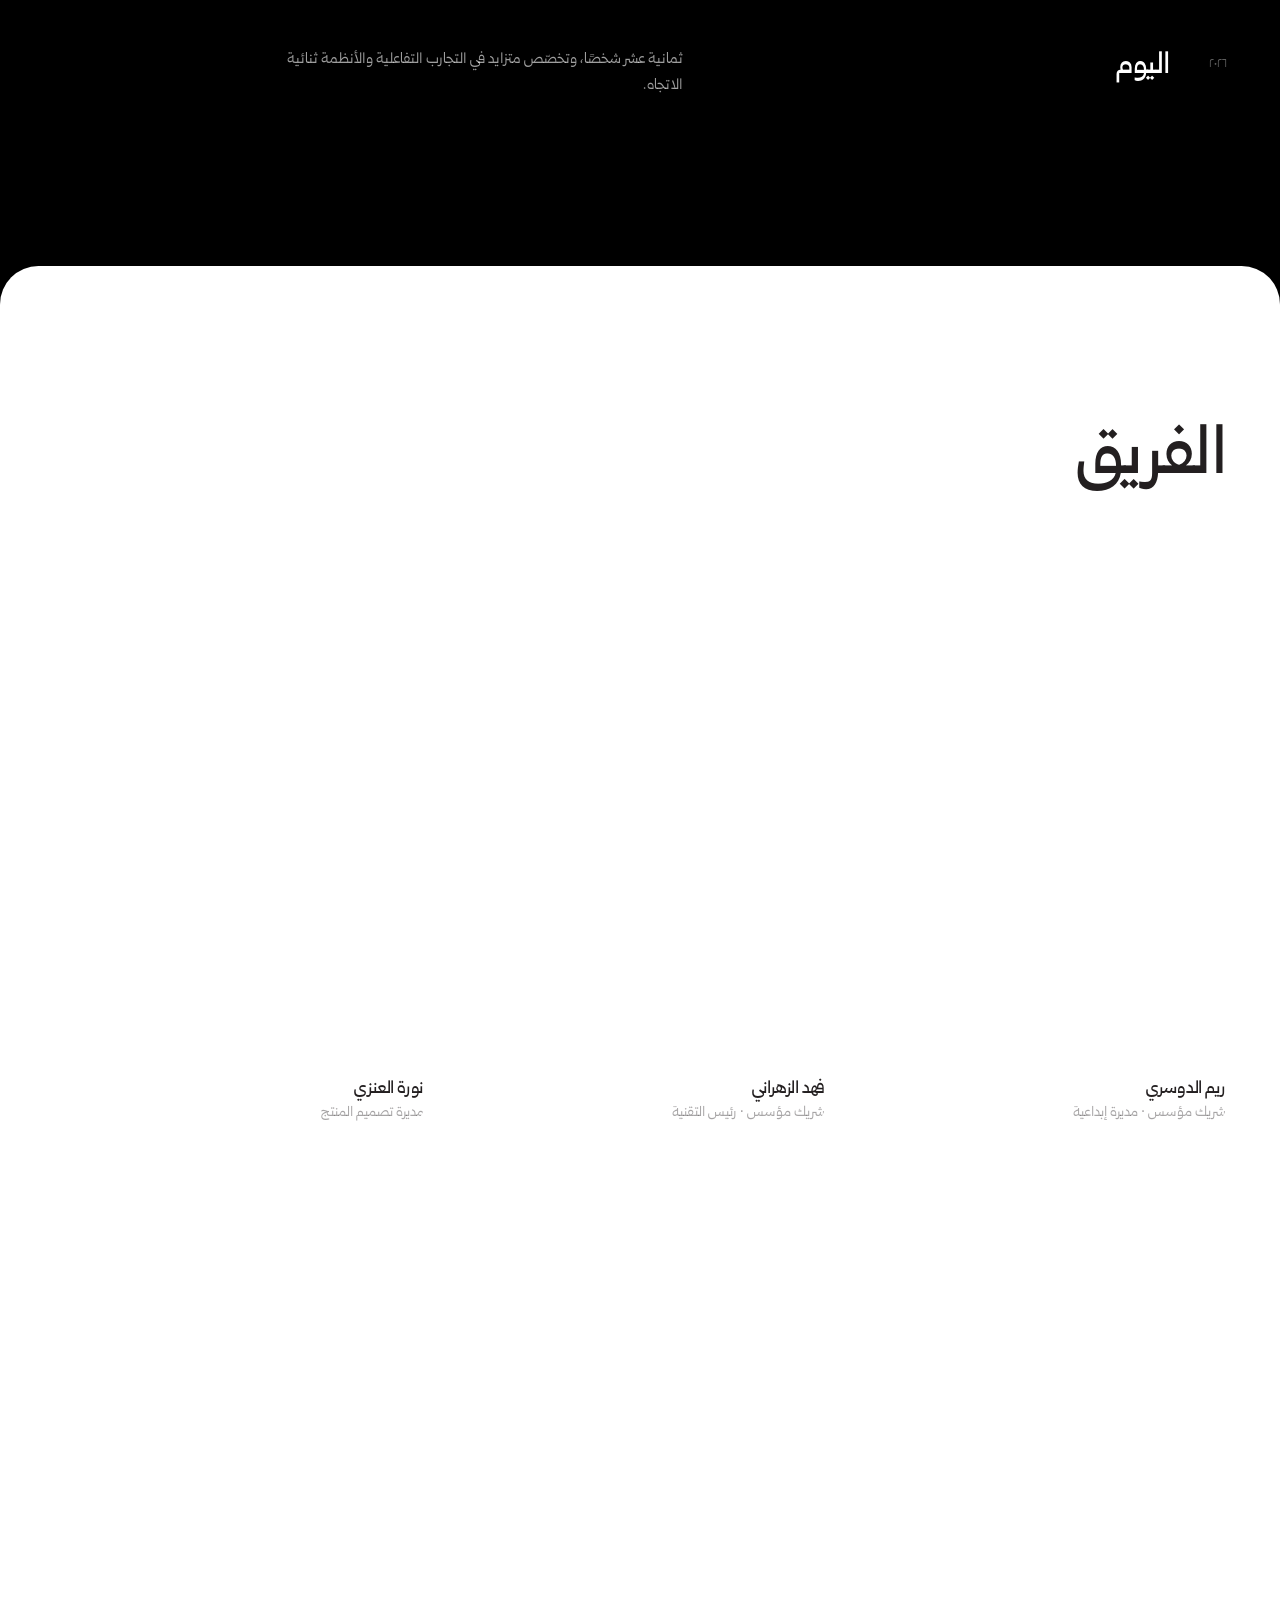
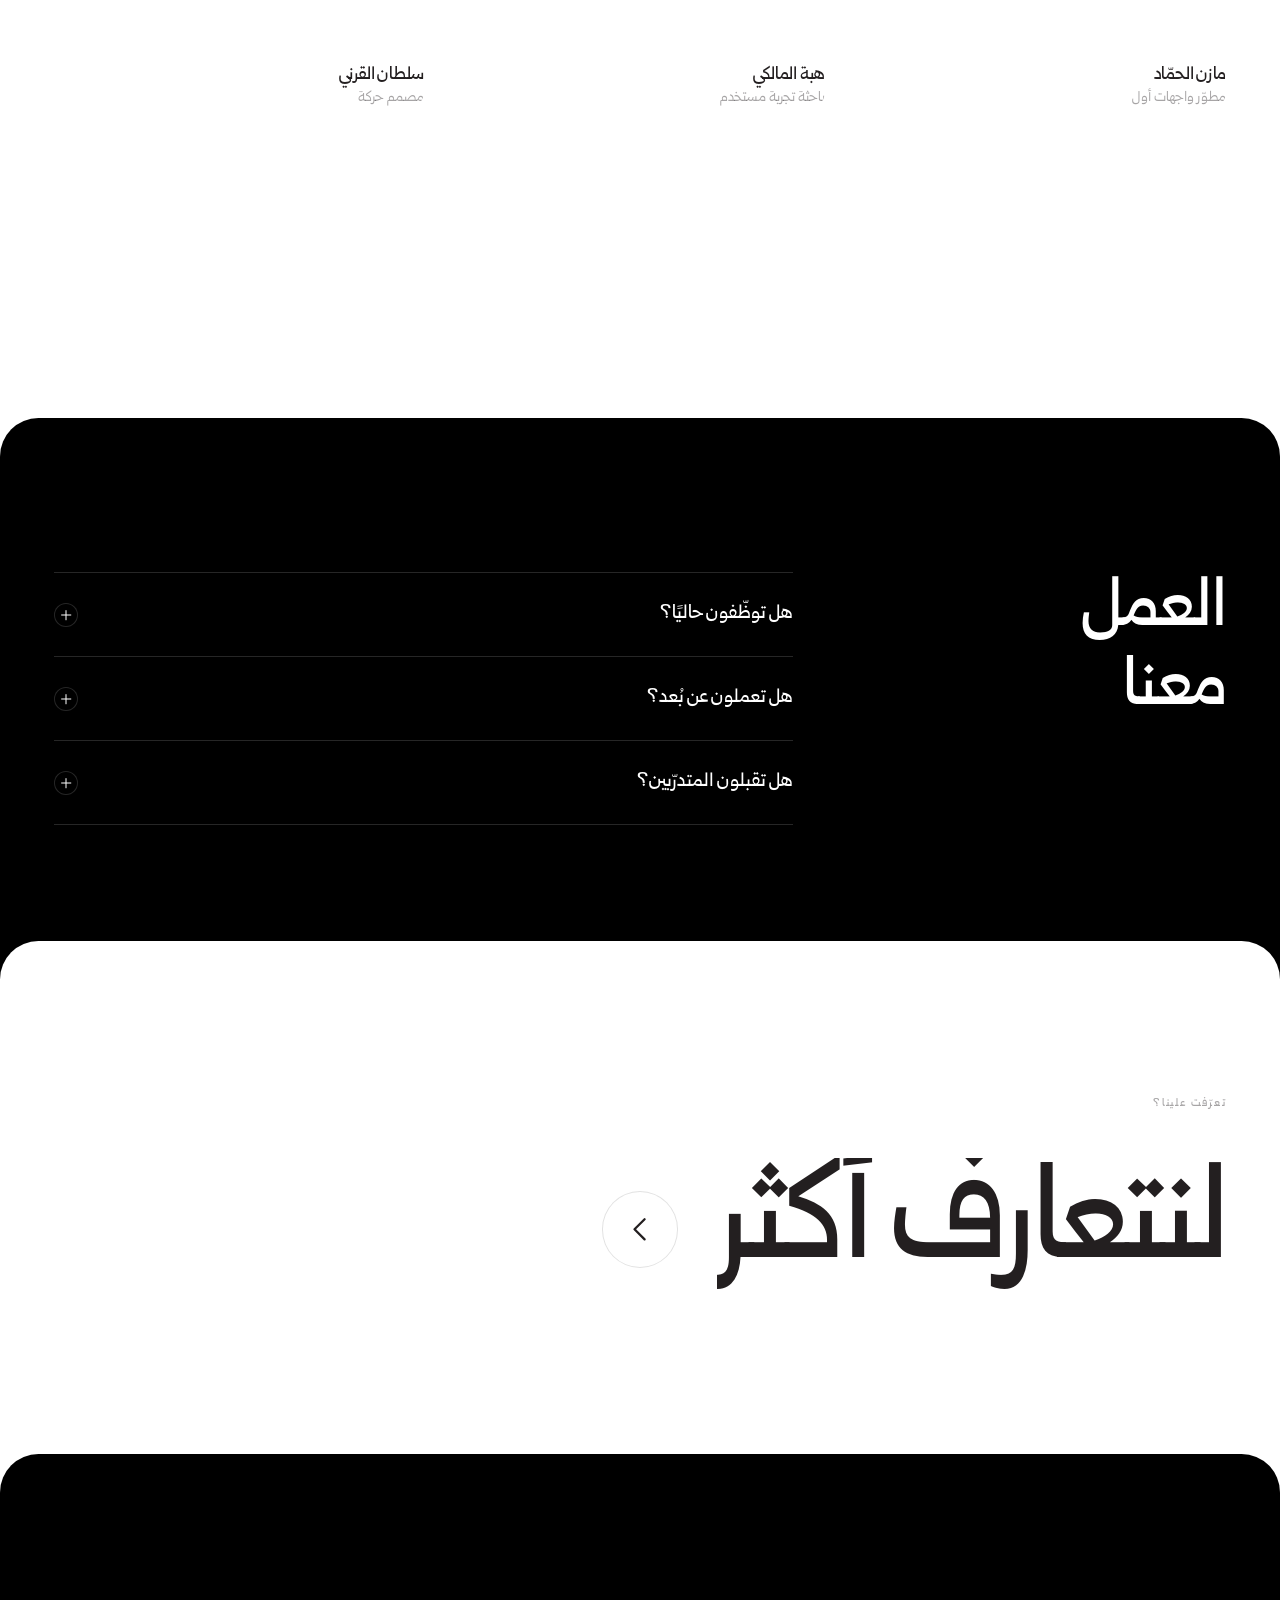
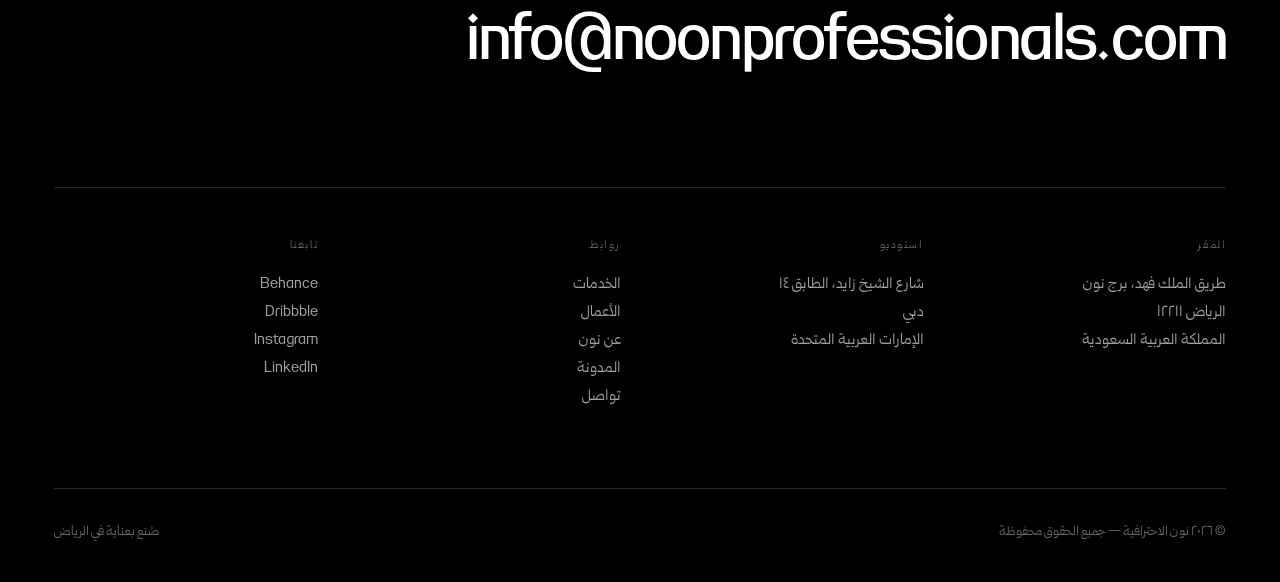
==== commit db53bbde: "Rebrand to Noon Professionals + hero video + client logos Brand: - Official palette (#231f20 / #000 " ====
--- a/about.html
+++ b/about.html
@@ -3,12 +3,11 @@
 <head>
 <meta charset="utf-8">
 <meta name="viewport" content="width=device-width, initial-scale=1, viewport-fit=cover">
-<title>عن مدار — استوديو رقمي إبداعي</title>
-<meta name="description" content="من نحن، كيف نفكّر، ومن يقف خلف العمل في استوديو مدار.">
+<title>عن نون — نون الاحترافية</title>
+<meta name="description" content="من نحن، كيف نفكّر، ومن يقف خلف العمل في نون الاحترافية.">
 <meta name="theme-color" content="#ffffff">
-<link rel="preconnect" href="https://fonts.googleapis.com">
-<link rel="preconnect" href="https://fonts.gstatic.com" crossorigin>
-<link href="https://fonts.googleapis.com/css2?family=IBM+Plex+Sans+Arabic:wght@300;400;500;600;700&display=swap" rel="stylesheet">
+<link rel="preload" href="assets/fonts/itfGhroobArabic-Regular.otf" as="font" type="font/otf" crossorigin>
+<link rel="preload" href="assets/fonts/itfGhroobArabic-Medium.otf" as="font" type="font/otf" crossorigin>
 <link rel="stylesheet" href="css/style.css">
 <script>(function(){try{if(sessionStorage.getItem('md-transit')==='1'){document.documentElement.classList.add('is-entering');}}catch(e){}})();</script>
 </head>
@@ -18,7 +17,7 @@
 
 <div class="md-loader" aria-hidden="true">
   <div class="md-loader__inner">
-    <div class="md-loader__mark"><span>مدار</span></div>
+    <div class="md-loader__mark"><span class="md-logo__lockup"></span></div>
     <div class="md-loader__bar"><i></i></div>
     <div class="md-loader__num"><span data-loader-num>0</span><em>٪</em></div>
   </div>
@@ -36,17 +35,13 @@
 
 <header class="md-head">
   <div class="md-head__row">
-    <a href="index.html" class="md-logo" data-cursor="pointer" aria-label="مدار — الصفحة الرئيسية">
-      <svg class="md-logo__glyph" viewBox="0 0 32 32" aria-hidden="true">
-        <circle cx="16" cy="16" r="14.5" fill="none" stroke="currentColor" stroke-width="2.4"/>
-        <circle cx="16" cy="16" r="5" fill="currentColor"/>
-      </svg>
-      <span class="md-logo__word">مدار</span>
+    <a href="index.html" class="md-logo" data-cursor="pointer" aria-label="نون الاحترافية — الصفحة الرئيسية">
+      <span class="md-logo__mark" aria-hidden="true"></span>
     </a>
     <nav class="md-nav" aria-label="التنقل الرئيسي">
       <a href="services.html" data-cursor="pointer"><span data-link-swap>الخدمات</span></a>
       <a href="work.html" data-cursor="pointer"><span data-link-swap>الأعمال</span></a>
-      <a href="about.html" data-cursor="pointer"><span data-link-swap>عن مدار</span></a>
+      <a href="about.html" data-cursor="pointer"><span data-link-swap>عن نون</span></a>
       <a href="blog.html" data-cursor="pointer"><span data-link-swap>المدونة</span></a>
     </nav>
     <a href="contact.html" class="md-btn md-btn--sm md-head__cta" data-magnetic data-cursor="hidden"><span>لنبدأ مشروعًا</span></a>
@@ -61,14 +56,14 @@
       <a href="index.html" data-cursor="pointer"><span class="md-menu__idx">01</span><span class="md-menu__txt" data-link-swap>الرئيسية</span></a>
       <a href="services.html" data-cursor="pointer"><span class="md-menu__idx">02</span><span class="md-menu__txt" data-link-swap>الخدمات</span></a>
       <a href="work.html" data-cursor="pointer"><span class="md-menu__idx">03</span><span class="md-menu__txt" data-link-swap>الأعمال</span></a>
-      <a href="about.html" data-cursor="pointer"><span class="md-menu__idx">04</span><span class="md-menu__txt" data-link-swap>عن مدار</span></a>
+      <a href="about.html" data-cursor="pointer"><span class="md-menu__idx">04</span><span class="md-menu__txt" data-link-swap>عن نون</span></a>
       <a href="blog.html" data-cursor="pointer"><span class="md-menu__idx">05</span><span class="md-menu__txt" data-link-swap>المدونة</span></a>
       <a href="contact.html" data-cursor="pointer"><span class="md-menu__idx">06</span><span class="md-menu__txt" data-link-swap>تواصل معنا</span></a>
     </nav>
     <div class="md-menu__aside">
       <div class="md-menu__col">
         <span class="md-menu__cap">تواصل</span>
-        <a href="mailto:hello@madar.studio" data-cursor="pointer">hello@madar.studio</a>
+        <a href="mailto:info@noonprofessionals.com" data-cursor="pointer">info@noonprofessionals.com</a>
         <a href="tel:+966500000000" data-cursor="pointer">‎+966 50 000 0000</a>
       </div>
       <div class="md-menu__col">
@@ -88,7 +83,7 @@
 
   <section class="md-phead">
     <div class="md-wrap">
-      <span class="md-phead__cap" data-anim="fade">عن مدار</span>
+      <span class="md-phead__cap" data-anim="fade">عن نون</span>
       <h1 class="md-phead__title" data-anim="lines">استوديو صغير<br>بمعايير كبيرة</h1>
       <p class="md-phead__lead" data-anim="lines" data-anim-delay="0.18">
         بدأنا عام ٢٠١٤ بثلاثة أشخاص ومكتب واحد. لم نكبر كثيرًا منذ ذلك الحين، وهذا اختيار: نفضّل عددًا محدودًا من المشاريع نعطيها كل ما لدينا.
@@ -98,7 +93,7 @@
 
   <section class="md-preview" data-anim="frame">
     <div class="md-preview__box">
-      <div class="md-poster md-poster--reel" data-parallax="-8" style="--c1:#161528;--c2:#4b3ff0;--c3:#ffb08a;--c4:#080714"></div>
+      <div class="md-poster md-poster--reel" data-parallax="-8" style="--c1:#0a2b28;--c2:#24baa9;--c3:#4dbd99;--c4:#000000"></div>
       <div class="md-preview__glass">
         <span class="md-preview__cap">الاستوديو · الرياض</span>
       </div>
@@ -132,10 +127,10 @@
       </div>
 
       <div class="md-pills">
-        <div class="md-pill" data-anim="fade" style="--c1:#efeaff"><span class="md-pill__ico">◍</span><p>الوضوح قبل الزخرفة — إن لم يخدم العنصر غرضًا فهو زائد</p></div>
-        <div class="md-pill" data-anim="fade" data-anim-delay="0.06" style="--c1:#e6f6ee"><span class="md-pill__ico">◈</span><p>نقول «لا» للمشروع الذي لا نستطيع إتقانه</p></div>
-        <div class="md-pill" data-anim="fade" data-anim-delay="0.12" style="--c1:#fff0e6"><span class="md-pill__ico">◎</span><p>العربية أولًا، لا ترجمة تُضاف في آخر أسبوع</p></div>
-        <div class="md-pill" data-anim="fade" data-anim-delay="0.18" style="--c1:#e8f1ff"><span class="md-pill__ico">◐</span><p>الشفافية في السعر والجدول منذ اليوم الأول</p></div>
+        <div class="md-pill" data-anim="fade" style="--c1:#e6f7f4"><span class="md-pill__ico">◍</span><p>الوضوح قبل الزخرفة — إن لم يخدم العنصر غرضًا فهو زائد</p></div>
+        <div class="md-pill" data-anim="fade" data-anim-delay="0.06" style="--c1:#eaf7f1"><span class="md-pill__ico">◈</span><p>نقول «لا» للمشروع الذي لا نستطيع إتقانه</p></div>
+        <div class="md-pill" data-anim="fade" data-anim-delay="0.12" style="--c1:#f0f0f0"><span class="md-pill__ico">◎</span><p>العربية أولًا، لا ترجمة تُضاف في آخر أسبوع</p></div>
+        <div class="md-pill" data-anim="fade" data-anim-delay="0.18" style="--c1:#e9f6f6"><span class="md-pill__ico">◐</span><p>الشفافية في السعر والجدول منذ اليوم الأول</p></div>
       </div>
     </div>
   </section>
@@ -180,32 +175,32 @@
       </div>
       <div class="md-team">
         <div class="md-member" data-anim="frame">
-          <div class="md-member__art"><div class="md-poster" style="--c1:#efeaff;--c2:#6b5cff;--c3:#c9bfff;--c4:#1a1440"></div></div>
+          <div class="md-member__art"><div class="md-poster" style="--c1:#e6f7f4;--c2:#24baa9;--c3:#a8e6dc;--c4:#0a2b28"></div></div>
           <h3 class="md-member__name">ريم الدوسري</h3>
           <p class="md-member__role">شريك مؤسس · مديرة إبداعية</p>
         </div>
         <div class="md-member" data-anim="frame" data-anim-delay="0.06">
-          <div class="md-member__art"><div class="md-poster" style="--c1:#e6f6ee;--c2:#22a76a;--c3:#bfe9d4;--c4:#0e3324"></div></div>
+          <div class="md-member__art"><div class="md-poster" style="--c1:#eaf7f1;--c2:#4dbd99;--c3:#b6e6d3;--c4:#0d2a22"></div></div>
           <h3 class="md-member__name">فهد الزهراني</h3>
           <p class="md-member__role">شريك مؤسس · رئيس التقنية</p>
         </div>
         <div class="md-member" data-anim="frame" data-anim-delay="0.12">
-          <div class="md-member__art"><div class="md-poster" style="--c1:#fff0e6;--c2:#ff7a3d;--c3:#ffd2b8;--c4:#40200e"></div></div>
+          <div class="md-member__art"><div class="md-poster" style="--c1:#f0f0f0;--c2:#404041;--c3:#c9c9ca;--c4:#231f20"></div></div>
           <h3 class="md-member__name">نورة العنزي</h3>
           <p class="md-member__role">مديرة تصميم المنتج</p>
         </div>
         <div class="md-member" data-anim="frame" data-anim-delay="0.18">
-          <div class="md-member__art"><div class="md-poster" style="--c1:#e8f1ff;--c2:#2f6bff;--c3:#c2d9ff;--c4:#0d1f45"></div></div>
+          <div class="md-member__art"><div class="md-poster" style="--c1:#e9f6f6;--c2:#24baa9;--c3:#bfe8e4;--c4:#12211f"></div></div>
           <h3 class="md-member__name">مازن الحمّاد</h3>
           <p class="md-member__role">مطوّر واجهات أول</p>
         </div>
         <div class="md-member" data-anim="frame" data-anim-delay="0.24">
-          <div class="md-member__art"><div class="md-poster" style="--c1:#fdeaf2;--c2:#e0407f;--c3:#f9c8dc;--c4:#3d0f24"></div></div>
+          <div class="md-member__art"><div class="md-poster" style="--c1:#edf7f3;--c2:#4dbd99;--c3:#a9dfc9;--c4:#0a2b28"></div></div>
           <h3 class="md-member__name">هبة المالكي</h3>
           <p class="md-member__role">باحثة تجربة مستخدم</p>
         </div>
         <div class="md-member" data-anim="frame" data-anim-delay="0.3">
-          <div class="md-member__art"><div class="md-poster" style="--c1:#fff8e0;--c2:#e0b93a;--c3:#f7e6a8;--c4:#3a2f06"></div></div>
+          <div class="md-member__art"><div class="md-poster" style="--c1:#f2f7f6;--c2:#24baa9;--c3:#cfe9e5;--c4:#231f20"></div></div>
           <h3 class="md-member__name">سلطان القرني</h3>
           <p class="md-member__role">مصمم حركة</p>
         </div>
@@ -219,7 +214,7 @@
       <div class="md-acc" data-acc>
         <div class="md-acc__item" data-anim="fade">
           <button class="md-acc__q" type="button" aria-expanded="false" data-cursor="pointer"><span>هل توظّفون حاليًا؟</span><i class="md-acc__ico"></i></button>
-          <div class="md-acc__a"><div class="md-acc__in"><p>نوظّف ببطء وبعناية. إن كان عملك يشبه ما نفعله، أرسل لنا ملفك على <span dir="ltr">jobs@madar.studio</span> حتى لو لم يكن هناك إعلان مفتوح — نحتفظ بالملفات الجيدة ونعود إليها.</p></div></div>
+          <div class="md-acc__a"><div class="md-acc__in"><p>نوظّف ببطء وبعناية. إن كان عملك يشبه ما نفعله، أرسل لنا ملفك على <span dir="ltr">jobs@noonprofessionals.com</span> حتى لو لم يكن هناك إعلان مفتوح — نحتفظ بالملفات الجيدة ونعود إليها.</p></div></div>
         </div>
         <div class="md-acc__item" data-anim="fade">
           <button class="md-acc__q" type="button" aria-expanded="false" data-cursor="pointer"><span>هل تعملون عن بُعد؟</span><i class="md-acc__ico"></i></button>
@@ -247,14 +242,14 @@
 
 <footer class="md-foot">
   <div class="md-wrap">
-    <a href="mailto:hello@madar.studio" class="md-foot__mail" data-cursor="text" data-cursor-label="راسلنا">hello@madar.studio</a>
+    <a href="mailto:info@noonprofessionals.com" class="md-foot__mail" data-cursor="text" data-cursor-label="راسلنا">info@noonprofessionals.com</a>
     <div class="md-foot__grid">
-      <div class="md-foot__col"><span class="md-foot__cap">المقر</span><p>طريق الملك فهد، برج المدار<br>الرياض ١٢٢١١<br>المملكة العربية السعودية</p></div>
+      <div class="md-foot__col"><span class="md-foot__cap">المقر</span><p>طريق الملك فهد، برج نون<br>الرياض ١٢٢١١<br>المملكة العربية السعودية</p></div>
       <div class="md-foot__col"><span class="md-foot__cap">استوديو</span><p>شارع الشيخ زايد، الطابق ١٤<br>دبي<br>الإمارات العربية المتحدة</p></div>
       <div class="md-foot__col"><span class="md-foot__cap">روابط</span><nav>
         <a href="services.html" data-cursor="pointer">الخدمات</a>
         <a href="work.html" data-cursor="pointer">الأعمال</a>
-        <a href="about.html" data-cursor="pointer">عن مدار</a>
+        <a href="about.html" data-cursor="pointer">عن نون</a>
         <a href="blog.html" data-cursor="pointer">المدونة</a>
         <a href="contact.html" data-cursor="pointer">تواصل</a>
       </nav></div>
@@ -266,7 +261,7 @@
       </nav></div>
     </div>
     <div class="md-foot__bar">
-      <span>© ٢٠٢٦ مدار — استوديو رقمي إبداعي</span>
+      <span>© ٢٠٢٦ نون الاحترافية — جميع الحقوق محفوظة</span>
       <span>صُنع بعناية في الرياض</span>
     </div>
   </div>
--- a/css/style.css
+++ b/css/style.css
@@ -1,5 +1,5 @@
 /* ═══════════════════════════════════════════════════════════
-   مدار — استوديو رقمي إبداعي
+   نون الاحترافية — Noon Professionals
    نظام الأنماط الكامل · RTL
    ─────────────────────────────────────────────────────────
    01 · الرموز والأساس        07 · الأعمال
@@ -11,23 +11,59 @@
    ═══════════════════════════════════════════════════════════ */
 
 /* ─────────────────────────────────────────────
+   00 · خطوط الهوية — itf Ghroob Arabic
+   يغطّي العربية واللاتينية معًا حسب دليل العلامة
+   ───────────────────────────────────────────── */
+@font-face{
+  font-family:"Ghroob";
+  src:url("../assets/fonts/itfGhroobArabic-Light.otf") format("opentype");
+  font-weight:300; font-style:normal; font-display:swap;
+}
+@font-face{
+  font-family:"Ghroob";
+  src:url("../assets/fonts/itfGhroobArabic-Regular.otf") format("opentype");
+  font-weight:400; font-style:normal; font-display:swap;
+}
+@font-face{
+  font-family:"Ghroob";
+  src:url("../assets/fonts/itfGhroobArabic-Medium.otf") format("opentype");
+  font-weight:500; font-style:normal; font-display:swap;
+}
+@font-face{
+  font-family:"Ghroob";
+  src:url("../assets/fonts/itfGhroobArabic-Bold.otf") format("opentype");
+  font-weight:600 700; font-style:normal; font-display:swap;
+}
+@font-face{
+  font-family:"Ghroob";
+  src:url("../assets/fonts/itfGhroobArabic-ExtraBold.otf") format("opentype");
+  font-weight:800; font-style:normal; font-display:swap;
+}
+
+/* ─────────────────────────────────────────────
    01 · الرموز والأساس
    ───────────────────────────────────────────── */
 :root{
+  /* ألوان العلامة الرسمية:
+     أساسي  #000000 · #24baa9 · #4dbd99
+     ثانوي  #231f20 · #404041                     */
   --bg:#ffffff;
-  --ink:#0a0a0a;
-  --ink-70:rgba(10,10,10,.62);
-  --ink-40:rgba(10,10,10,.36);
-  --ink-12:rgba(10,10,10,.12);
-  --ink-06:rgba(10,10,10,.06);
-
-  --inv-bg:#0a0a0a;
-  --inv-ink:#f5f4f2;
-  --inv-70:rgba(245,244,242,.60);
-  --inv-40:rgba(245,244,242,.34);
-  --inv-12:rgba(245,244,242,.14);
-
-  --accent:#5b4dff;
+  --ink:#231f20;
+  --ink-70:rgba(35,31,32,.64);
+  --ink-40:rgba(35,31,32,.40);
+  --ink-12:rgba(35,31,32,.13);
+  --ink-06:rgba(35,31,32,.06);
+
+  --inv-bg:#000000;
+  --inv-ink:#ffffff;
+  --inv-70:rgba(255,255,255,.62);
+  --inv-40:rgba(255,255,255,.38);
+  --inv-12:rgba(255,255,255,.15);
+
+  --accent:#24baa9;
+  --accent-2:#4dbd99;
+  --brand-grad:linear-gradient(115deg,#24baa9 0%,#4dbd99 100%);
+  --muted:#404041;
 
   --pad:clamp(1.25rem, 4.2vw, 4.5rem);
   --sec:clamp(5.5rem, 12vw, 11.5rem);
@@ -59,7 +95,7 @@
 html.is-locked{overflow:hidden;touch-action:none}
 
 body{
-  font-family:"IBM Plex Sans Arabic","Segoe UI",Tahoma,system-ui,sans-serif;
+  font-family:"Ghroob","Segoe UI",Tahoma,system-ui,sans-serif;
   font-size:var(--fs-body);
   font-weight:400;
   line-height:1.72;
@@ -75,7 +111,7 @@
 a{color:inherit;text-decoration:none}
 button{font:inherit;color:inherit;background:none;border:0}
 ol,ul{list-style:none}
-::selection{background:var(--ink);color:var(--bg)}
+::selection{background:var(--accent);color:var(--inv-bg)}
 
 .md-wrap{
   width:100%;
@@ -388,13 +424,7 @@
   width:min(34rem,72vw);
   text-align:center;
 }
-.md-loader__mark{
-  overflow:hidden;
-  font-size:clamp(2rem,5vw,3.25rem);
-  font-weight:500;
-  letter-spacing:-.02em;
-  line-height:1.3;
-}
+.md-loader__mark{overflow:hidden;line-height:0}
 .md-loader__mark span{
   display:block;
   transform:translate3d(0,110%,0);
@@ -455,19 +485,34 @@
   gap:clamp(1rem,3vw,3rem);
 }
 
+/* الشعار يُرسم كقناع فوق لون النص، فيقلب لونه تلقائيًا
+   فوق الأقسام الداكنة دون تبديل ملف أو تضمين SVG في كل صفحة */
 .md-logo{
   display:inline-flex;
   align-items:center;
-  gap:.55rem;
-  font-size:1.18rem;
-  font-weight:600;
-  letter-spacing:-.01em;
-}
-.md-logo__glyph{
-  width:1.55rem;height:1.55rem;
-  transition:transform .9s var(--e);
-}
-.md-logo:hover .md-logo__glyph{transform:rotate(180deg)}
+  flex:none;
+}
+.md-logo__mark{
+  display:block;
+  height:2.05rem;
+  aspect-ratio:674/264;
+  background-color:currentColor;
+  -webkit-mask:url("../assets/brand/noon-mark.svg") center/contain no-repeat;
+  mask:url("../assets/brand/noon-mark.svg") center/contain no-repeat;
+  transition:opacity .45s var(--e);
+}
+.md-logo:hover .md-logo__mark{opacity:.55}
+
+/* اللوحة الكاملة (مع كلمة PROFESSIONALS) للتذييل وشاشة التحميل */
+.md-logo__lockup{
+  display:block;
+  height:4.5rem;
+  aspect-ratio:674/338;
+  margin-inline:auto;
+  background-color:currentColor;
+  -webkit-mask:url("../assets/brand/noon-lockup.svg") center/contain no-repeat;
+  mask:url("../assets/brand/noon-lockup.svg") center/contain no-repeat;
+}
 
 .md-nav{
   margin-inline-start:auto;
@@ -534,7 +579,7 @@
   content:"";
   position:absolute;
   inset:0;
-  background:var(--accent);
+  background:var(--brand-grad);
   transform:translate3d(0,101%,0);
   border-start-start-radius:50% 60%;
   border-start-end-radius:50% 60%;
@@ -542,6 +587,8 @@
   z-index:-1;
 }
 .md-btn:hover::before{transform:translate3d(0,0,0);border-radius:0}
+/* أسود على التيل: النص صغير ويحتاج تباينًا كافيًا (الأبيض على #24baa9 لا يكفي) */
+.md-btn:hover{color:var(--inv-bg)}
 .md-btn span{position:relative;z-index:1}
 .md-btn--sm{--bh:2.85rem;padding-inline:1.35rem;font-size:.86rem}
 .md-btn--ghost{
@@ -729,6 +776,61 @@
   position:absolute;
   inset:-8% 0;
   height:116%;
+  transition:opacity .7s var(--e);
+}
+
+/* ── الفيديو ── لا يُحمّل إلا بالنقر (preload="none") */
+.md-preview__video{
+  position:absolute;
+  inset:0;
+  width:100%;
+  height:100%;
+  object-fit:cover;         /* الفيديو 16:9 والإطار أعرض — يُقصّ من الأعلى والأسفل */
+  z-index:3;
+  opacity:0;
+  pointer-events:none;
+  transition:opacity .9s var(--e);
+}
+/* الفيديو يظهر فور جاهزية أول إطار، فتختفي اللوحة البديلة تحته */
+.md-preview__box.is-ready .md-preview__video{opacity:1}
+.md-preview__box.is-ready .md-poster{opacity:0}
+.md-play{transition:opacity .5s var(--e),transform .7s var(--e),color .45s var(--e)}
+.md-preview__glass{transition:opacity .5s var(--e)}
+
+/* أيقونات الزرّ الثلاث — تظهر واحدة حسب حالة المربع
+   الافتراضي «تشغيل» حتى يقرّر الجافاسكربت، فلا وميض ولا حالة كاذبة */
+.md-play__ico{
+  position:absolute;
+  width:1.3rem;
+  inset-block-end:30%;
+  opacity:0;
+  transition:opacity .3s var(--e);
+}
+.md-play__ico--play{opacity:1}
+.md-preview__box.is-live .md-play__ico--play{opacity:0}
+.md-preview__box.is-live .md-play__ico--mute{opacity:1}
+.md-preview__box.is-live.is-sound .md-play__ico--mute{opacity:0}
+.md-preview__box.is-live.is-sound .md-play__ico--sound{opacity:1}
+
+/* شريط تقدّم رفيع أسفل الفيديو */
+.md-preview__bar{
+  position:absolute;
+  inset-block-end:0;
+  inset-inline:0;
+  height:3px;
+  z-index:5;
+  background:rgba(255,255,255,.18);
+  opacity:0;
+  transition:opacity .5s var(--e);
+}
+.md-preview__box.is-ready .md-preview__bar{opacity:1}
+.md-preview__bar i{
+  display:block;
+  height:100%;
+  width:100%;
+  background:var(--brand-grad);
+  transform:scaleX(0);
+  transform-origin:right center;
 }
 .md-preview__glass{
   position:absolute;
@@ -750,11 +852,14 @@
 }
 .md-preview__time{opacity:.6;font-variant-numeric:tabular-nums}
 
+/* المغناطيس يمرّر إزاحته عبر ‎--mx/--my‎ فتتركّب مع أي تحويل أساسي */
+[data-magnetic]{transform:translate3d(var(--mx,0),var(--my,0),0)}
+
 .md-play{
   position:absolute;
   top:50%;
   left:50%;                 /* فيزيائي ليطابق translate الفيزيائي */
-  transform:translate(-50%,-50%);
+  transform:translate(-50%,-50%) translate3d(var(--mx,0),var(--my,0),0);
   z-index:5;
   width:clamp(6rem,10vw,8.5rem);
   aspect-ratio:1;
@@ -791,12 +896,8 @@
   transform:translateY(-.55rem);
   transition:color .45s var(--e);
 }
-.md-play svg{
-  position:absolute;
-  width:1.15rem;
-  inset-block-end:32%;
-  transform:scaleX(-1);
-}
+/* لا قاعدة عامة على ‎.md-play svg‎ — تخصيصها (0,1,1) كان يغلب قواعد
+   الأيقونات ويعكسها بـ scaleX(-1) المخصّص أصلًا لمثلّث التشغيل */
 
 /* ─────────────────────────────────────────────
    06 · نظرة عامة · الخدمات · الشريط
@@ -907,6 +1008,45 @@
 .md-marquee__sep{
   font-size:clamp(.8rem,1.4vw,1.15rem);
   color:var(--ink-40);
+}
+
+/* ─── شعارات العملاء داخل الشريط ───
+   مسارات الملفات تُعرَّف هنا لا في سمة style بالصفحة:
+   ‎url()‎ داخل متغيّر CSS يُحلّ نسبةً إلى ملف الأنماط الذي يستخدمه،
+   لا نسبةً إلى صفحة HTML — فكان يشير إلى ‎css/assets/…‎ ويسقط.
+
+   لإضافة عميل جديد: صنف هنا + span في الصفحة.
+   ‎--r‎ نسبة الأبعاد من viewBox · ‎--k‎ موازنة بصرية للارتفاع. */
+.md-marquee__logo{
+  --logo-h:clamp(2.1rem,4vw,3.4rem);
+  display:block;
+  flex:none;
+  height:calc(var(--logo-h) * var(--k,1));
+  aspect-ratio:var(--r,1);
+  background-color:currentColor;
+  color:var(--ink-70);
+  -webkit-mask-position:center;
+  mask-position:center;
+  -webkit-mask-size:contain;
+  mask-size:contain;
+  -webkit-mask-repeat:no-repeat;
+  mask-repeat:no-repeat;
+  transition:color .45s var(--e);
+}
+.md-marquee:hover .md-marquee__logo{color:var(--ink)}
+.md-inverse .md-marquee__logo{color:var(--inv-70)}
+
+.md-marquee__logo--assaf{
+  --r:948.62/985.49;
+  --k:.88;                  /* شبه مربّع — يُخفَّض قليلًا ليوازن الشعار العريض */
+  -webkit-mask-image:url("../assets/clients/assaf.svg");
+  mask-image:url("../assets/clients/assaf.svg");
+}
+.md-marquee__logo--lavearn{
+  --r:1495.25/962.54;
+  --k:1;
+  -webkit-mask-image:url("../assets/clients/lavearn.svg");
+  mask-image:url("../assets/clients/lavearn.svg");
 }
 
 /* ─────────────────────────────────────────────
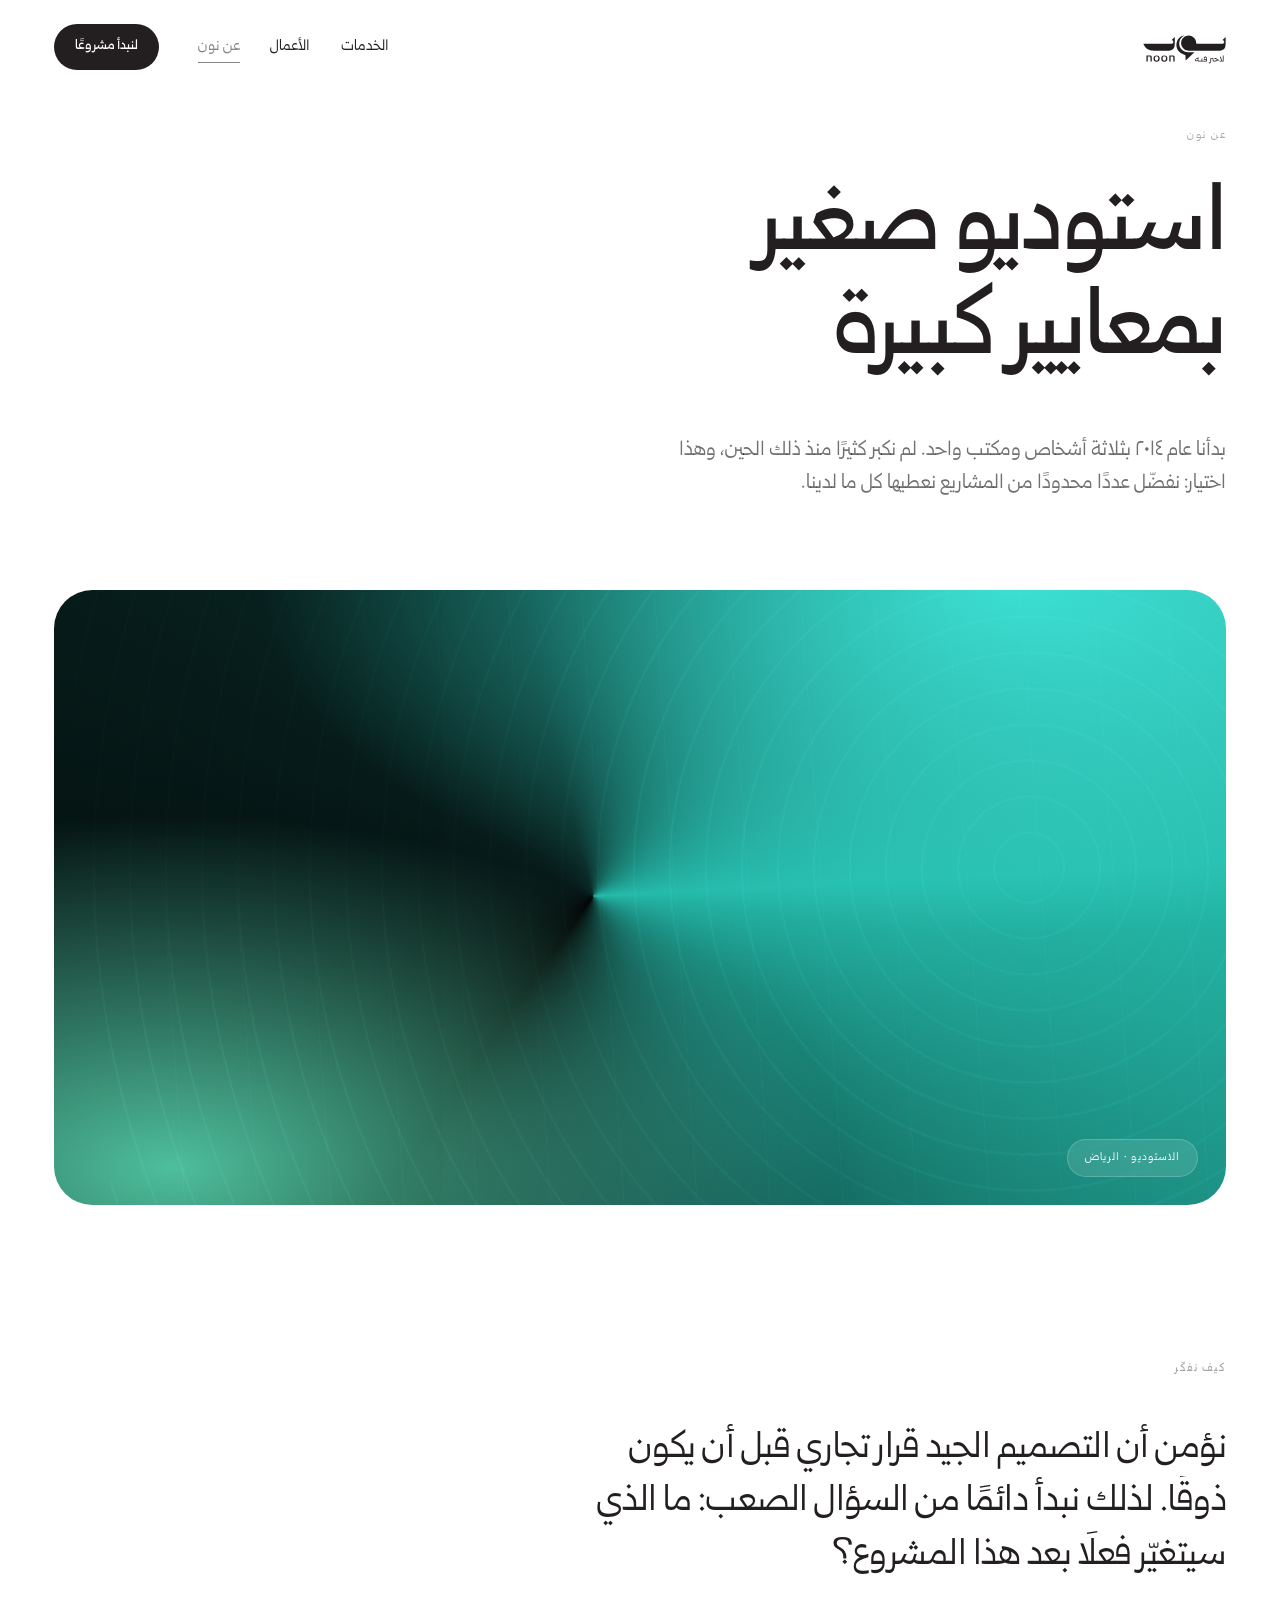
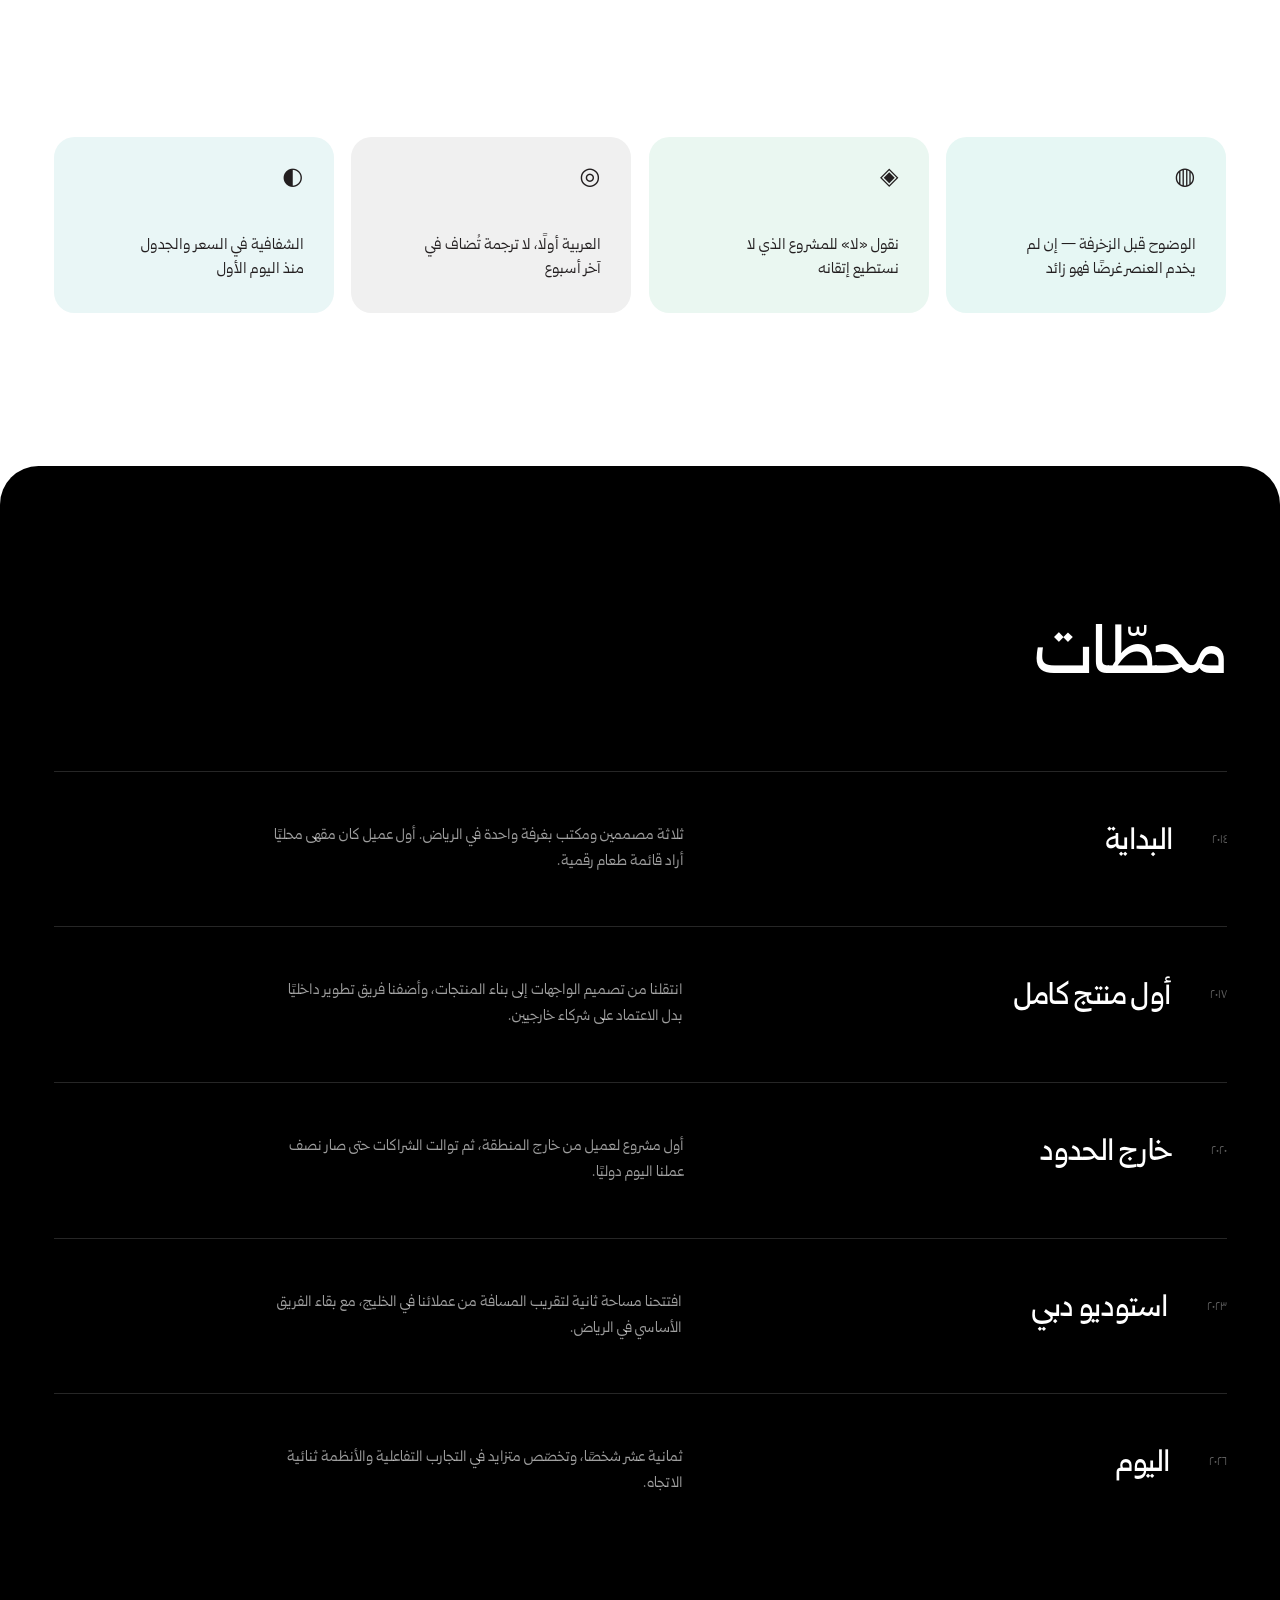
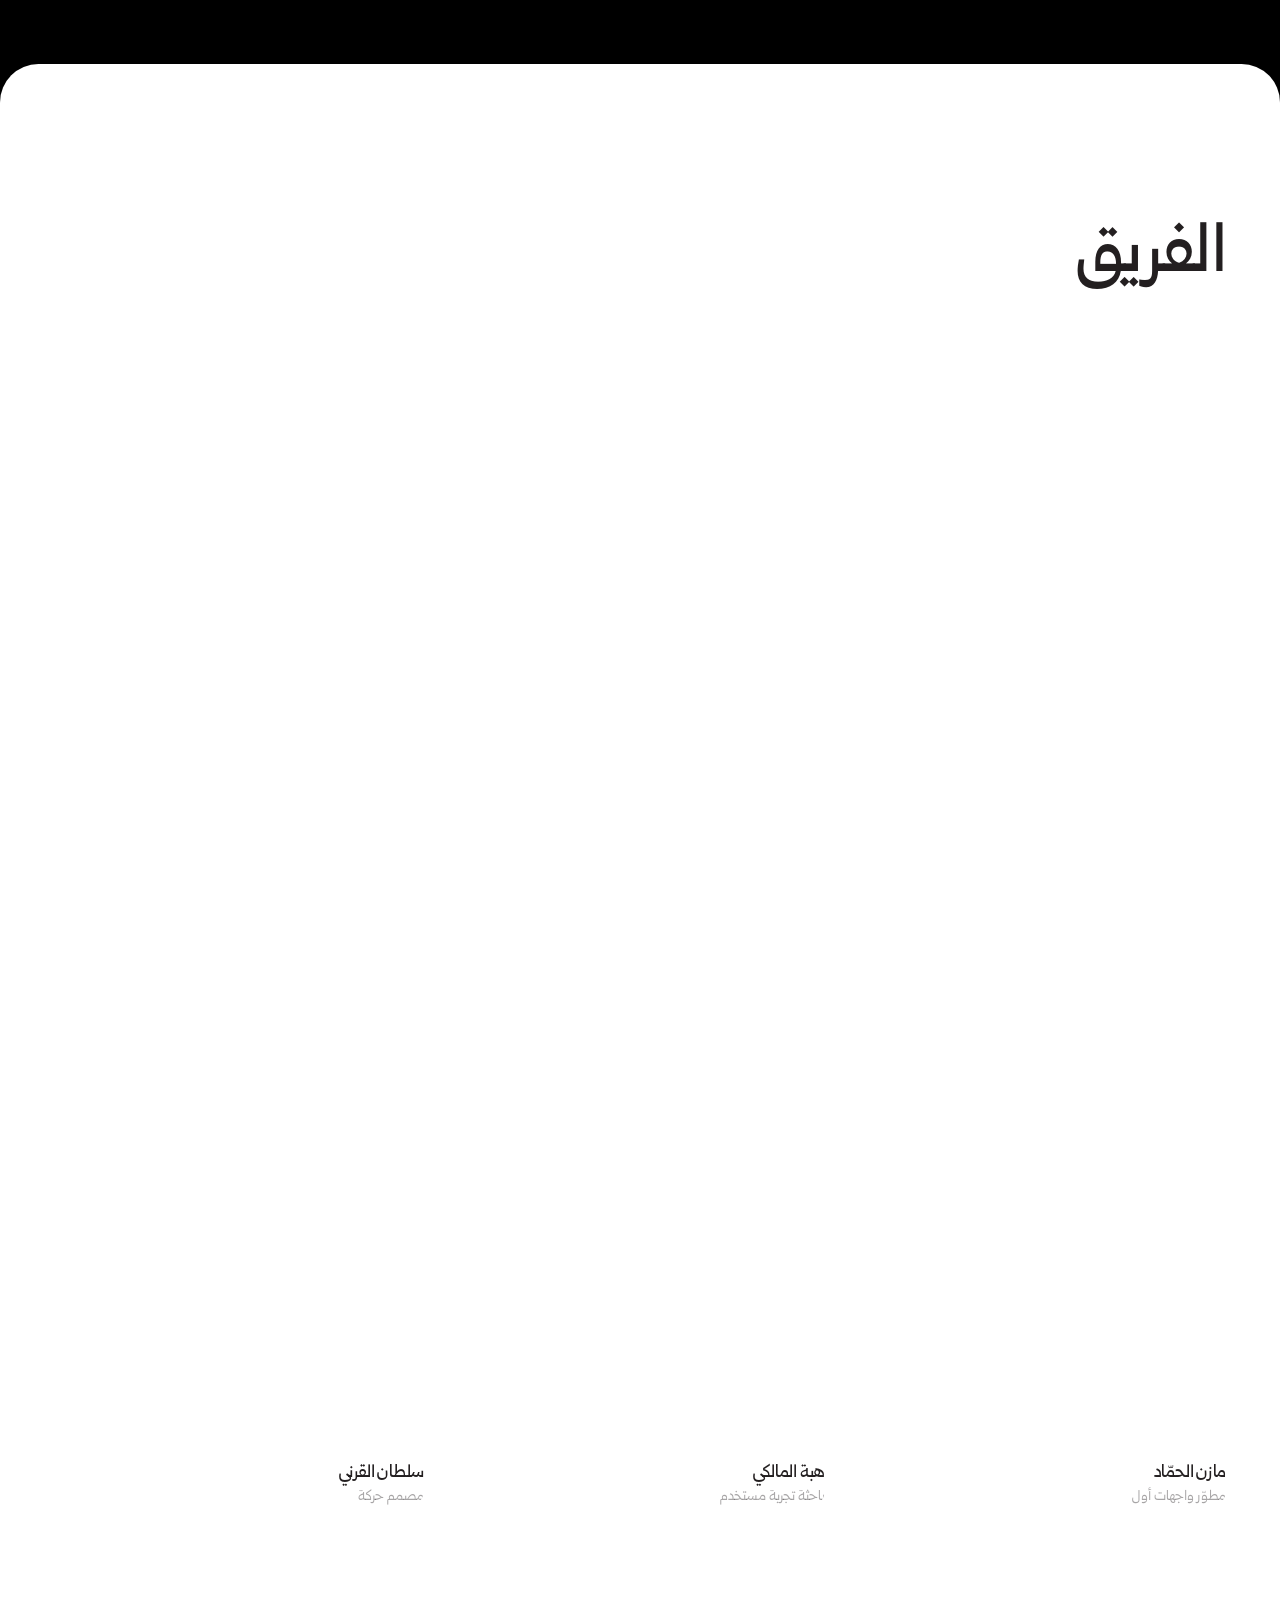
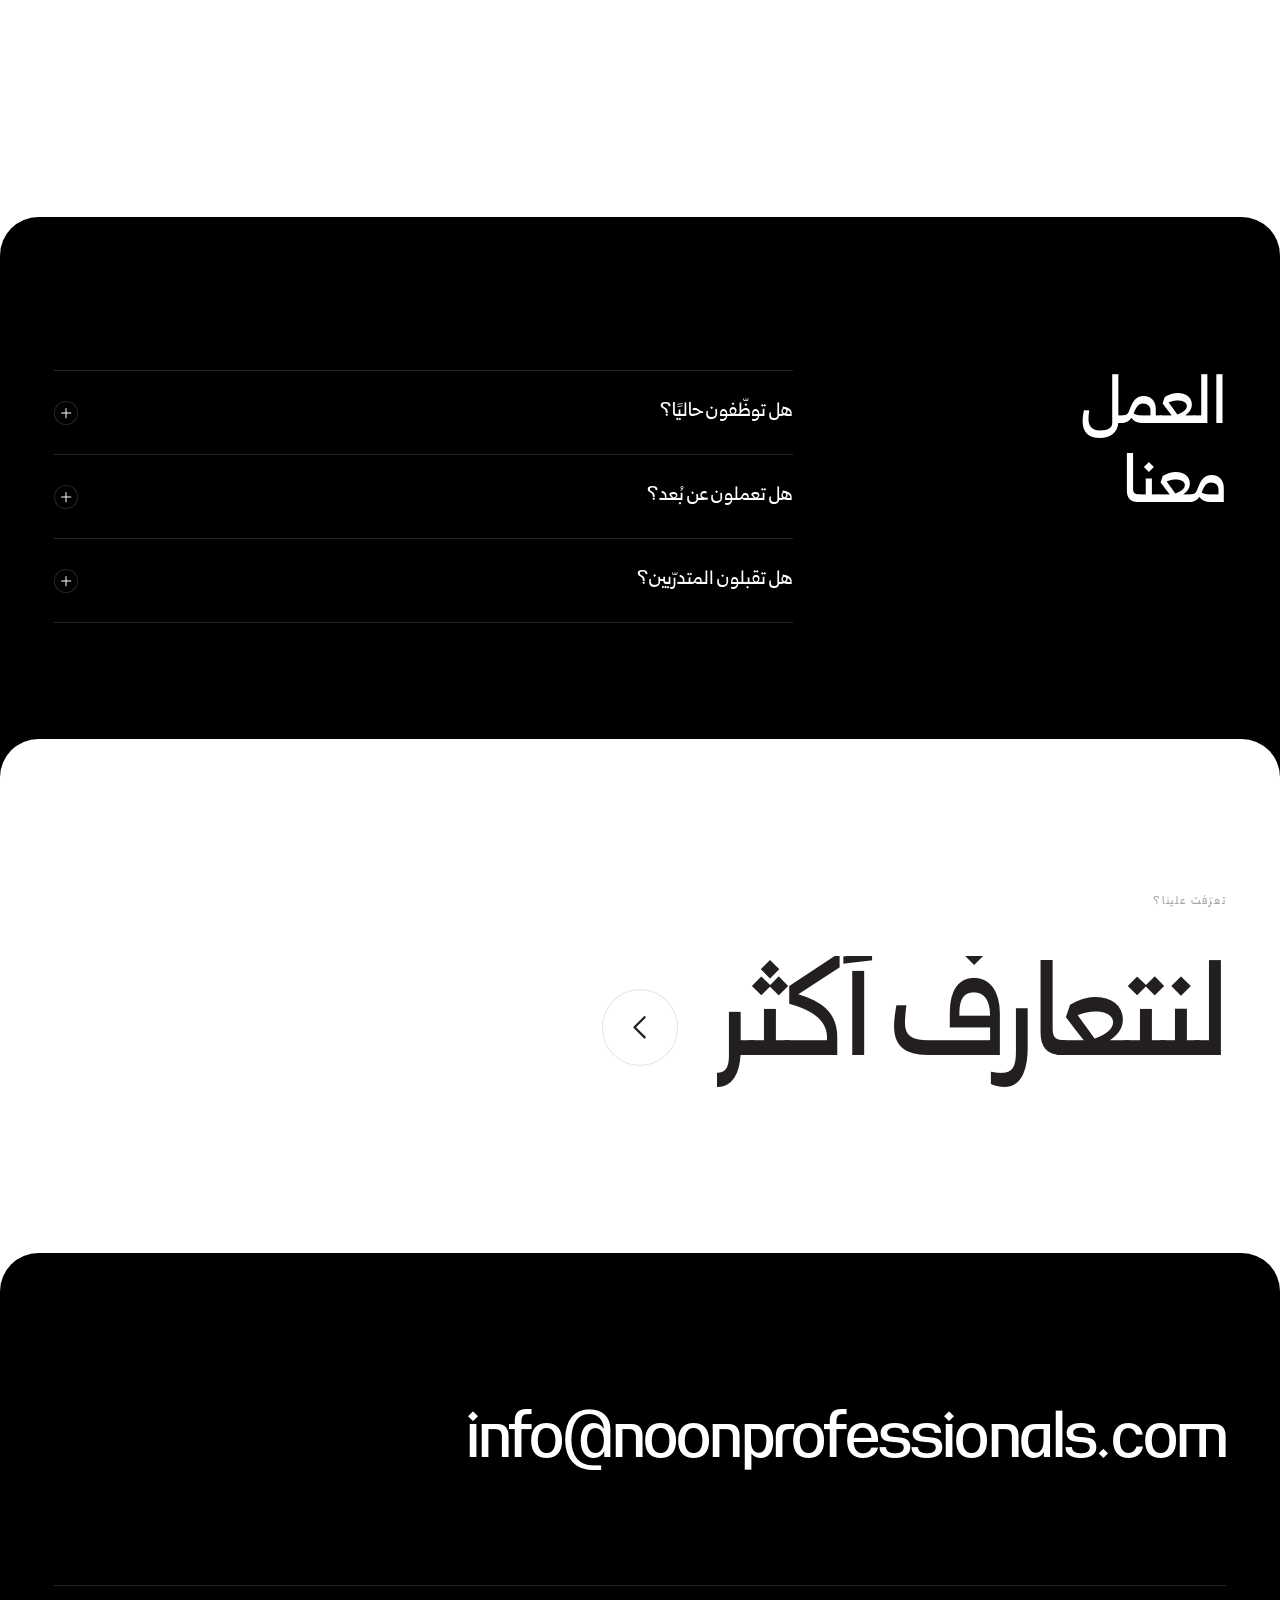
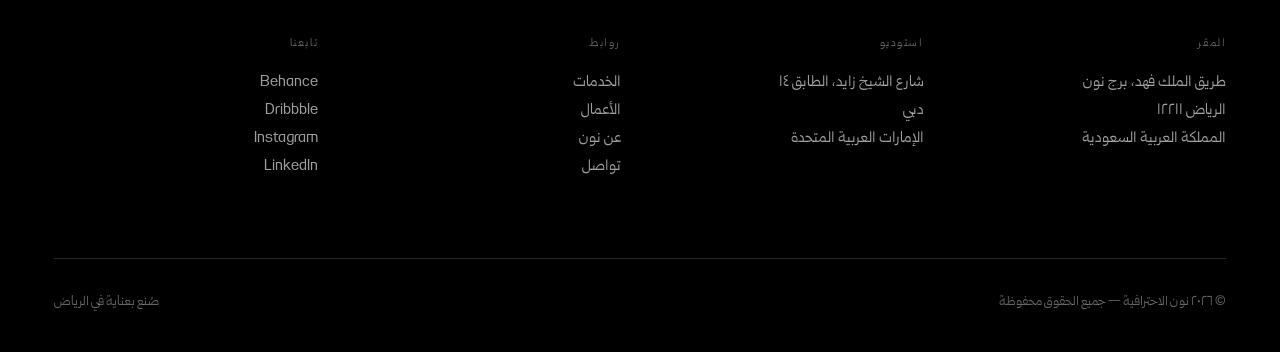
==== commit 1d2e8f0a: "Real projects, data-driven pages, fanned deck on home Content: - Replaced the six invented services " ====
--- a/about.html
+++ b/about.html
@@ -42,7 +42,6 @@
       <a href="services.html" data-cursor="pointer"><span data-link-swap>الخدمات</span></a>
       <a href="work.html" data-cursor="pointer"><span data-link-swap>الأعمال</span></a>
       <a href="about.html" data-cursor="pointer"><span data-link-swap>عن نون</span></a>
-      <a href="blog.html" data-cursor="pointer"><span data-link-swap>المدونة</span></a>
     </nav>
     <a href="contact.html" class="md-btn md-btn--sm md-head__cta" data-magnetic data-cursor="hidden"><span>لنبدأ مشروعًا</span></a>
     <button class="md-burger" type="button" aria-label="فتح القائمة" aria-expanded="false" data-cursor="hidden" data-magnetic><i></i><i></i></button>
@@ -57,8 +56,7 @@
       <a href="services.html" data-cursor="pointer"><span class="md-menu__idx">02</span><span class="md-menu__txt" data-link-swap>الخدمات</span></a>
       <a href="work.html" data-cursor="pointer"><span class="md-menu__idx">03</span><span class="md-menu__txt" data-link-swap>الأعمال</span></a>
       <a href="about.html" data-cursor="pointer"><span class="md-menu__idx">04</span><span class="md-menu__txt" data-link-swap>عن نون</span></a>
-      <a href="blog.html" data-cursor="pointer"><span class="md-menu__idx">05</span><span class="md-menu__txt" data-link-swap>المدونة</span></a>
-      <a href="contact.html" data-cursor="pointer"><span class="md-menu__idx">06</span><span class="md-menu__txt" data-link-swap>تواصل معنا</span></a>
+      <a href="contact.html" data-cursor="pointer"><span class="md-menu__idx">05</span><span class="md-menu__txt" data-link-swap>تواصل معنا</span></a>
     </nav>
     <div class="md-menu__aside">
       <div class="md-menu__col">
@@ -111,21 +109,6 @@
 
   <section class="md-why">
     <div class="md-wrap">
-      <div class="md-stats" style="margin-block-start:0">
-        <div class="md-stat" data-anim="fade">
-          <span class="md-stat__num" data-count="12" data-count-suffix="+">٠</span>
-          <span class="md-stat__cap">سنة منذ أول مشروع</span>
-        </div>
-        <div class="md-stat" data-anim="fade" data-anim-delay="0.08">
-          <span class="md-stat__num" data-count="18" data-count-suffix="">٠</span>
-          <span class="md-stat__cap">شخصًا في الفريق اليوم</span>
-        </div>
-        <div class="md-stat" data-anim="fade" data-anim-delay="0.16">
-          <span class="md-stat__num" data-count="19" data-count-suffix="">٠</span>
-          <span class="md-stat__cap">جائزة وتكريم دولي</span>
-        </div>
-      </div>
-
       <div class="md-pills">
         <div class="md-pill" data-anim="fade" style="--c1:#e6f7f4"><span class="md-pill__ico">◍</span><p>الوضوح قبل الزخرفة — إن لم يخدم العنصر غرضًا فهو زائد</p></div>
         <div class="md-pill" data-anim="fade" data-anim-delay="0.06" style="--c1:#eaf7f1"><span class="md-pill__ico">◈</span><p>نقول «لا» للمشروع الذي لا نستطيع إتقانه</p></div>
@@ -250,7 +233,6 @@
         <a href="services.html" data-cursor="pointer">الخدمات</a>
         <a href="work.html" data-cursor="pointer">الأعمال</a>
         <a href="about.html" data-cursor="pointer">عن نون</a>
-        <a href="blog.html" data-cursor="pointer">المدونة</a>
         <a href="contact.html" data-cursor="pointer">تواصل</a>
       </nav></div>
       <div class="md-foot__col"><span class="md-foot__cap">تابعنا</span><nav>
--- a/css/style.css
+++ b/css/style.css
@@ -1249,8 +1249,114 @@
   transition:transform .7s var(--e);
 }
 .md-pill:hover{transform:translateY(-.4rem)}
-.md-pill__ico{font-size:1.5rem;line-height:1;opacity:.7}
+.md-pill__ico{
+  font-size:1.5rem;
+  line-height:1;
+  display:inline-block;
+  transform-origin:center;
+  animation:md-pill-pulse 3.2s ease-in-out infinite;
+}
+.md-pill:nth-child(2) .md-pill__ico{animation-delay:.4s}
+.md-pill:nth-child(3) .md-pill__ico{animation-delay:.8s}
+.md-pill:nth-child(4) .md-pill__ico{animation-delay:1.2s}
+@keyframes md-pill-pulse{
+  0%,100%{transform:scale(1);opacity:.65}
+  50%{transform:scale(1.14);opacity:1}
+}
+.md-pill__title{font-weight:600;color:var(--ink);margin-block-end:.3rem;font-size:.98rem}
 .md-pill p{font-size:.98rem;line-height:1.55;max-width:20ch}
+
+/* ثلاث مراحل متساوية — auto-fill يُبقي المسارات الفارغة، لذا نحدّ العدد بثلاثة */
+.md-pills--3{grid-template-columns:repeat(auto-fit,minmax(15rem,1fr));max-width:100%}
+@media (min-width:60rem){
+  .md-pills--3{grid-template-columns:repeat(3,1fr)}
+}
+.md-pills--3 .md-pill__title{
+  font-size:clamp(1.15rem,1.9vw,1.45rem);
+  line-height:1.25;
+  margin-block-end:.55rem;
+}
+
+/* ─────────────────────────────────────────────
+   9.5 · مجموعة الأعمال المروَّحة
+   بطاقات متداخلة مائلة، تبدأ متكدّسة في المنتصف
+   ثم تنفتح كأوراق اللعب عند دخول القسم الشاشة.
+   ───────────────────────────────────────────── */
+.md-deck{padding-block-end:var(--sec)}
+.md-deck__row{
+  display:flex;
+  justify-content:center;
+  align-items:flex-start;
+  padding-block:clamp(2.5rem,6vw,5rem) clamp(3.5rem,7vw,6rem);
+}
+.md-deck__card{
+  --overlap:clamp(1.1rem,2.6vw,2.6rem);
+  position:relative;
+  flex:0 0 auto;
+  width:clamp(9rem,15vw,14rem);
+  aspect-ratio:5/7;
+  margin-inline:calc(var(--overlap) * -1);
+  padding:clamp(.85rem,1.3vw,1.2rem);
+  display:flex;
+  flex-direction:column;
+  gap:.8rem;
+  background:var(--bg,var(--ink));
+  color:var(--fg,var(--bg));
+  border-radius:clamp(.85rem,1.3vw,1.25rem);
+  box-shadow:0 1rem 2.2rem rgba(0,0,0,.13);
+  /* الحالة الأولى: متكدّسة في المنتصف وغير ظاهرة */
+  opacity:0;
+  transform:translate3d(var(--dx,0),3.5rem,0) rotate(0deg) scale(.9);
+  transition:opacity .75s var(--e) var(--d,0s),
+             transform 1.15s var(--e) var(--d,0s),
+             box-shadow .45s var(--e);
+}
+[data-anim="deck"].is-in .md-deck__card{
+  opacity:1;
+  transform:translate3d(0,var(--dy,0),0) rotate(var(--rot,0deg)) scale(1);
+}
+[data-anim="deck"].is-in .md-deck__card:hover{
+  z-index:30 !important;
+  transform:translate3d(0,calc(var(--dy,0rem) - 1rem),0) rotate(var(--rot,0deg)) scale(1.05);
+  box-shadow:0 1.8rem 3.4rem rgba(0,0,0,.24);
+  transition-delay:0s;
+}
+.md-deck__title{
+  font-size:clamp(.95rem,1.45vw,1.3rem);
+  font-weight:600;
+  line-height:1.22;
+  letter-spacing:-.01em;
+}
+.md-deck__art{
+  display:block;
+  margin-block-start:auto;
+  aspect-ratio:1/1;
+  border-radius:calc(clamp(.85rem,1.3vw,1.25rem) - .45rem);
+  overflow:hidden;
+}
+.md-deck__art img{
+  display:block;
+  width:100%;
+  height:100%;
+  object-fit:cover;
+}
+
+/* الجوال: شبكة عمودين بلا ميلان ولا تداخل — المروحة لا تُقرأ في مساحة ضيّقة */
+@media (max-width:820px){
+  .md-deck__row{
+    display:grid;
+    grid-template-columns:repeat(2,minmax(0,1fr));
+    gap:.8rem;
+    padding-block:2rem 2.5rem;
+  }
+  .md-deck__card{
+    width:auto;
+    margin-inline:0;
+    transform:translate3d(0,2rem,0);
+  }
+  [data-anim="deck"].is-in .md-deck__card{transform:none}
+  [data-anim="deck"].is-in .md-deck__card:hover{transform:none;box-shadow:0 1rem 2.2rem rgba(0,0,0,.13)}
+}
 
 /* ─────────────────────────────────────────────
    10 · المدونة والأسئلة
@@ -1488,6 +1594,17 @@
   margin-block-end:1.5rem;
 }
 .md-tile__art .md-poster{position:absolute;inset:-6% 0;height:112%}
+
+/* صور المشاريع الحقيقية: نفس هامش الأمان (‎-6%‎/‎112%‎) الذي يترك مساحة
+   لإزاحة الباralax دون أن تنكشف حافة الصورة أثناء التمرير */
+.md-tile__img{
+  position:absolute;
+  inset:-6% 0;
+  width:100%;
+  height:112%;
+  object-fit:cover;
+  display:block;
+}
 .md-tile__row{
   display:flex;
   align-items:baseline;
@@ -1639,6 +1756,7 @@
   margin-block-end:var(--sec);
 }
 .md-hero-art .md-poster{position:absolute;inset:-8% 0;height:116%}
+.md-hero-art__img{position:absolute;inset:-8% 0;width:100%;height:116%;object-fit:cover;display:block}
 .md-facts{
   display:grid;
   grid-template-columns:repeat(auto-fit,minmax(10rem,1fr));
@@ -1723,5 +1841,7 @@
   .md-line__i,[data-anim="fade"]{transform:none!important;opacity:1!important}
   [data-anim="frame"]{clip-path:none!important}
   [data-anim="frame"] .md-poster{transform:none!important}
+  /* البطاقات تظهر بوضعها النهائي مباشرة بلا انفتاح */
+  .md-deck__card{opacity:1!important;transform:translate3d(0,var(--dy,0),0) rotate(var(--rot,0deg))!important}
   .md-hero__hintline i{display:none}
 }
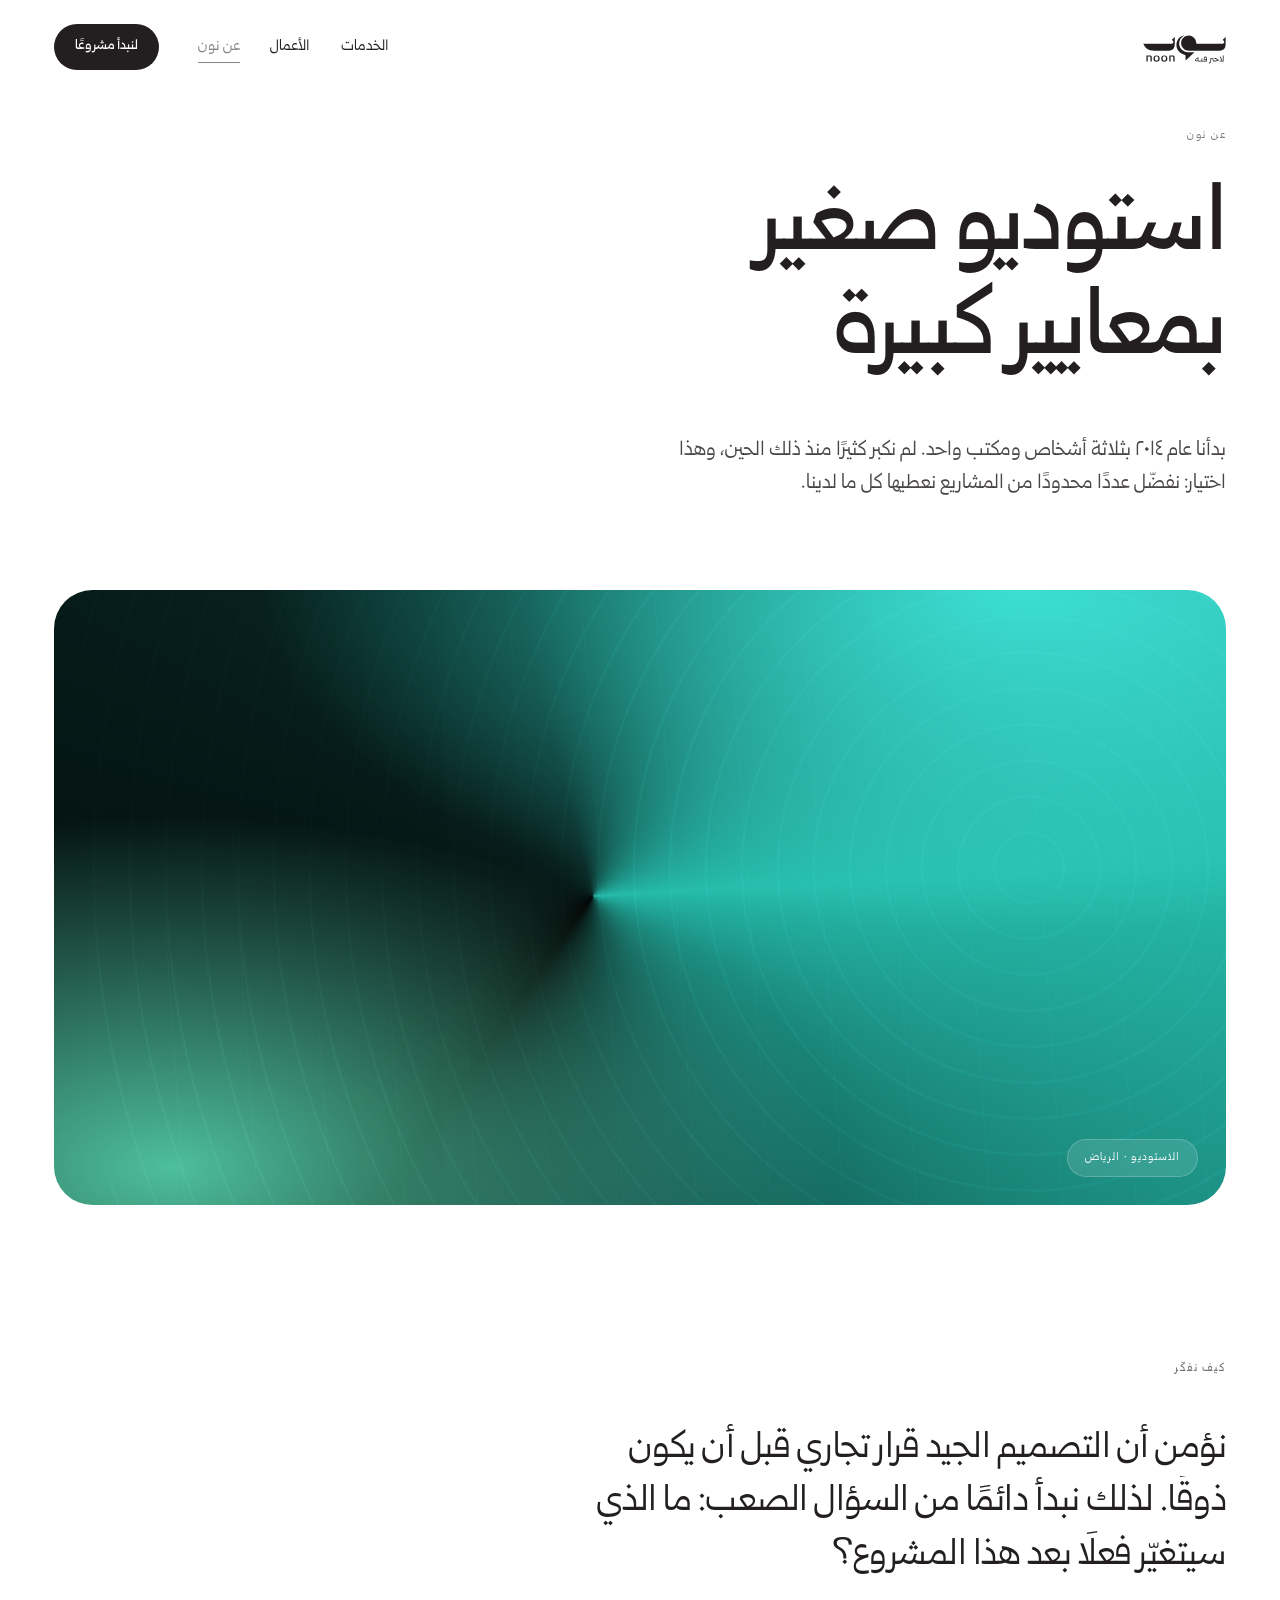
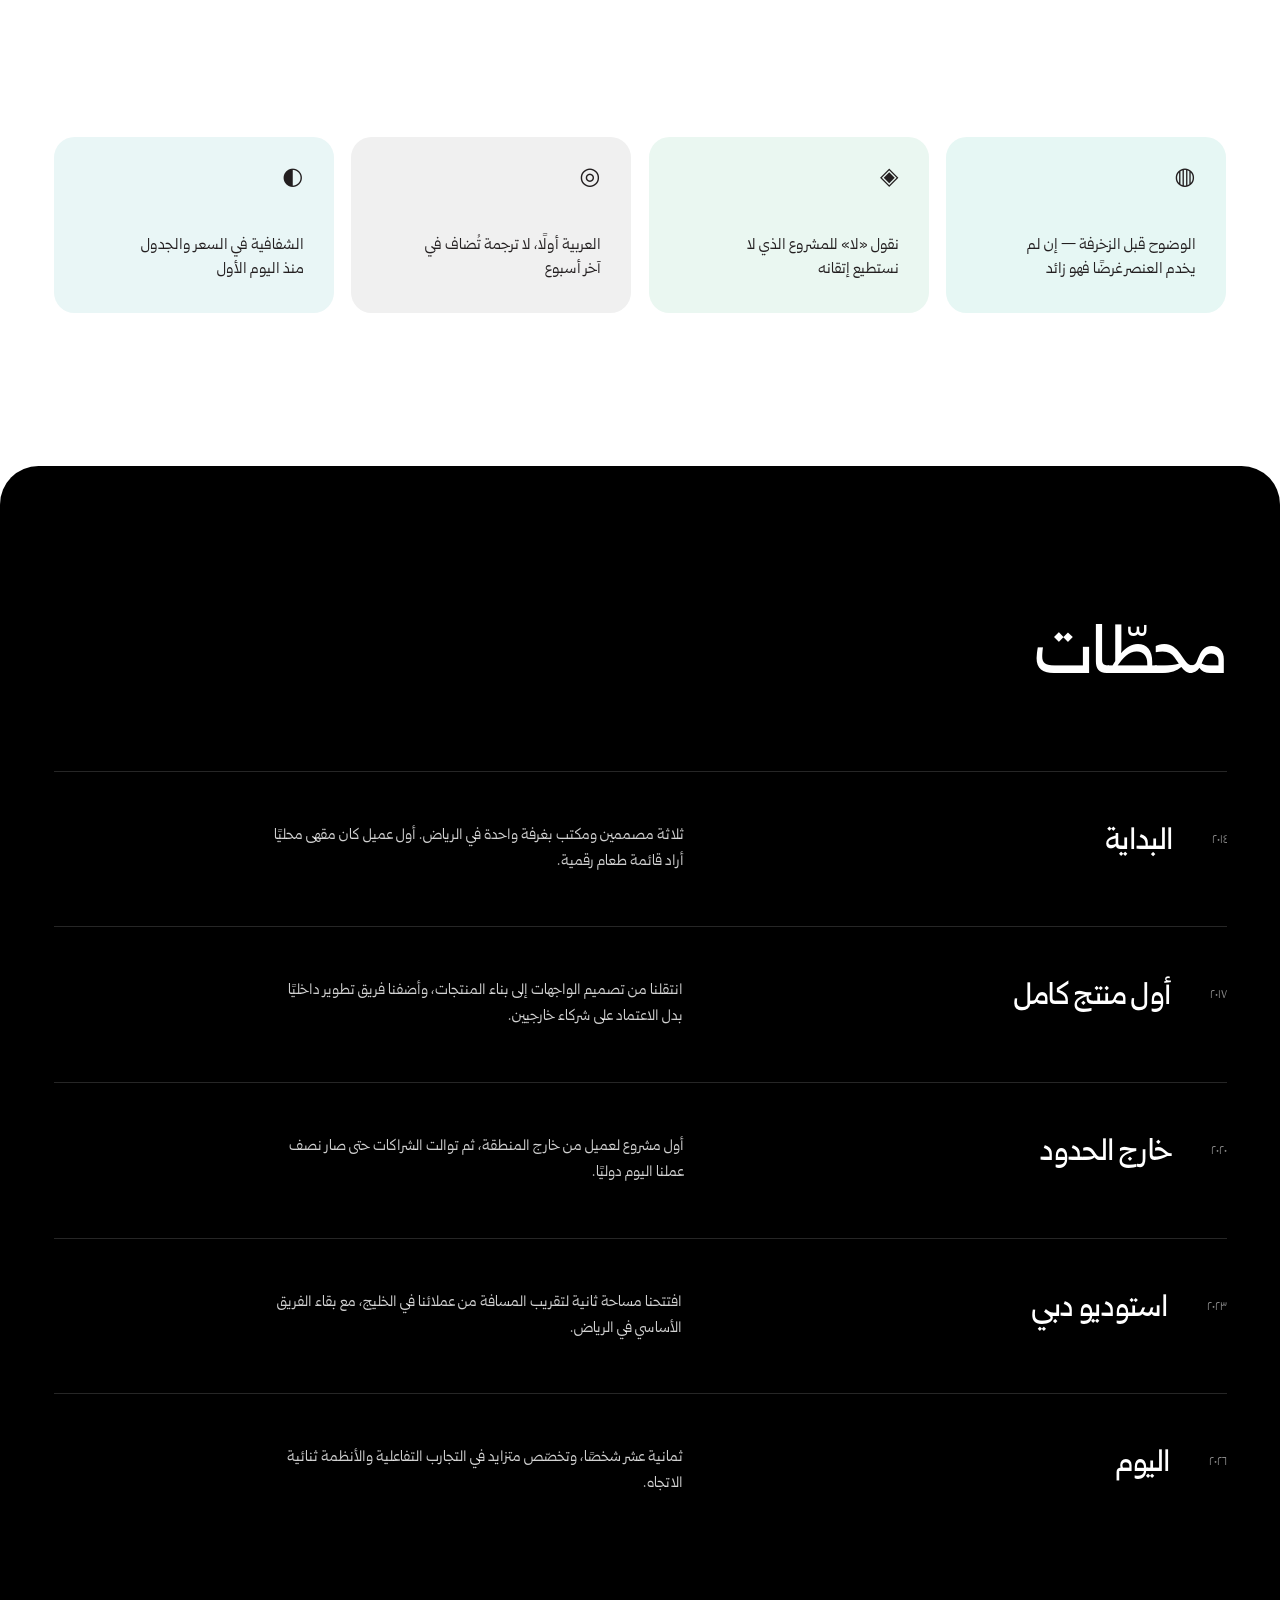
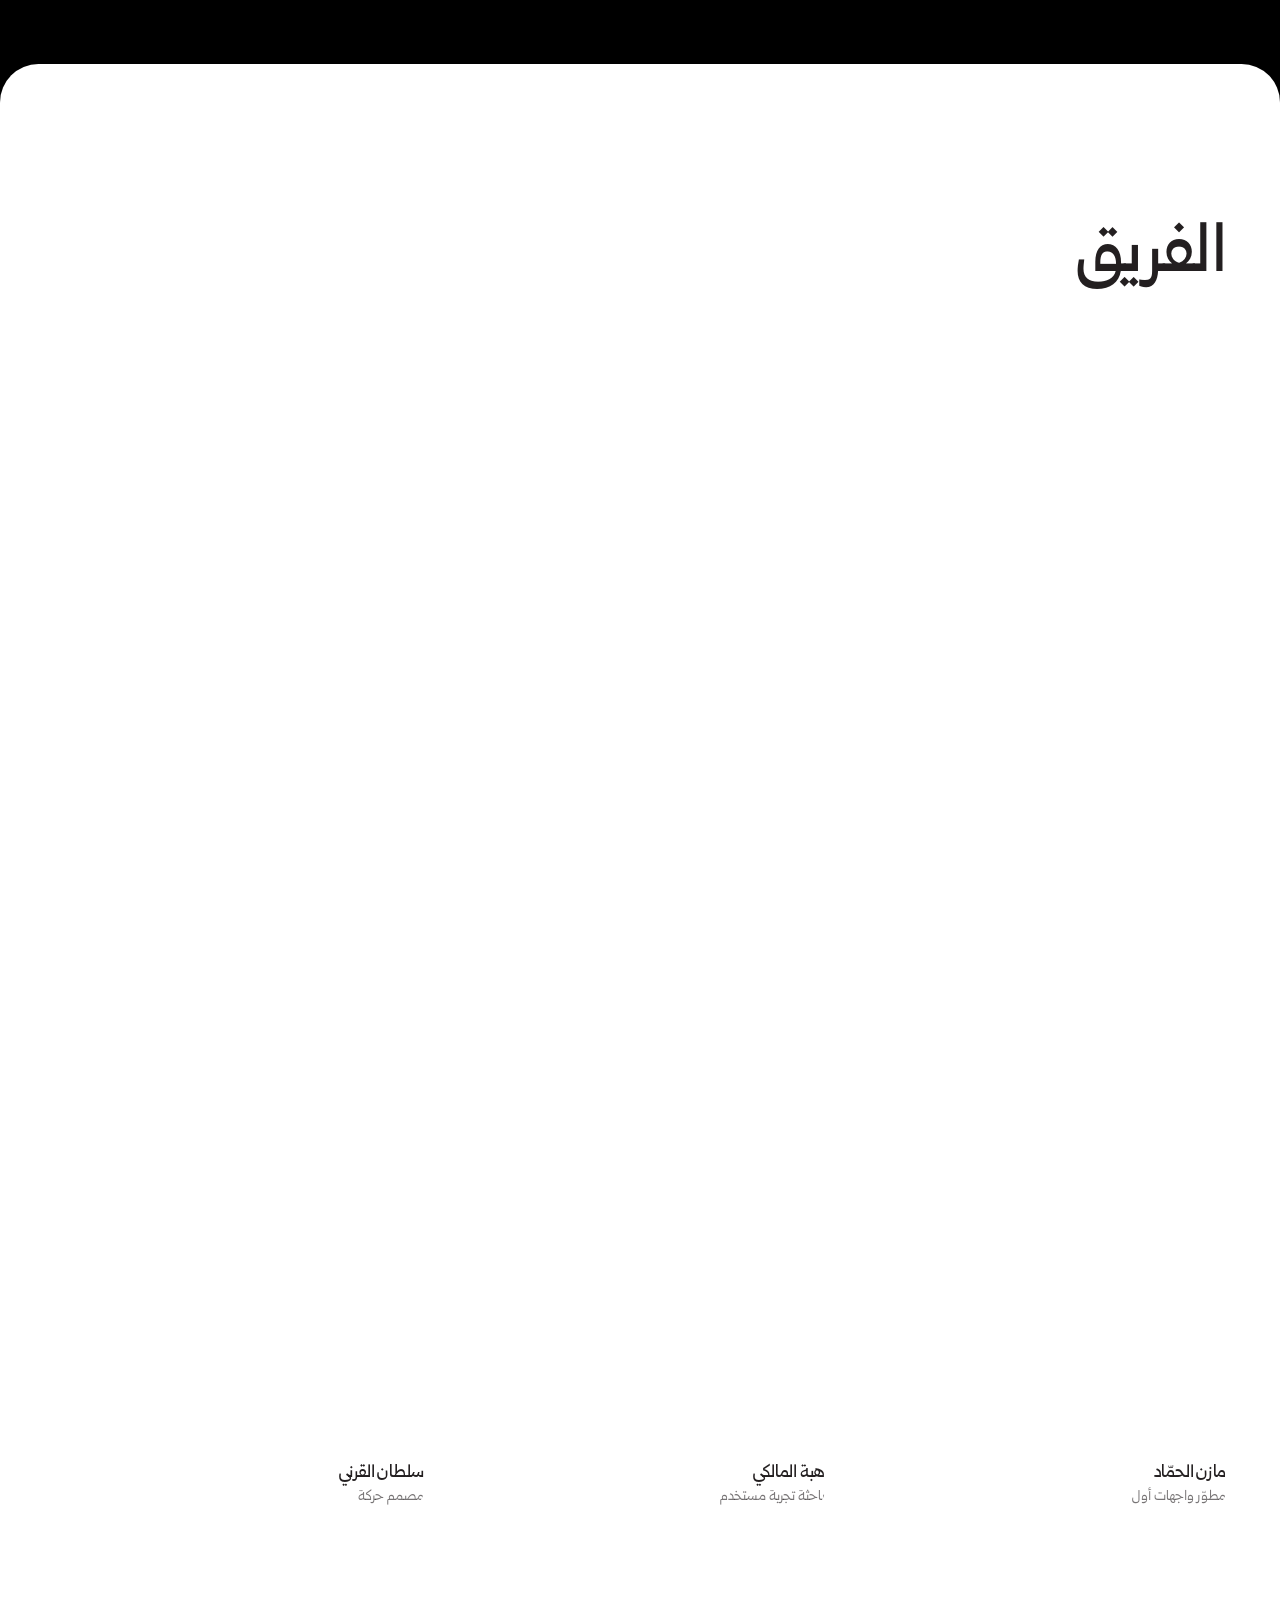
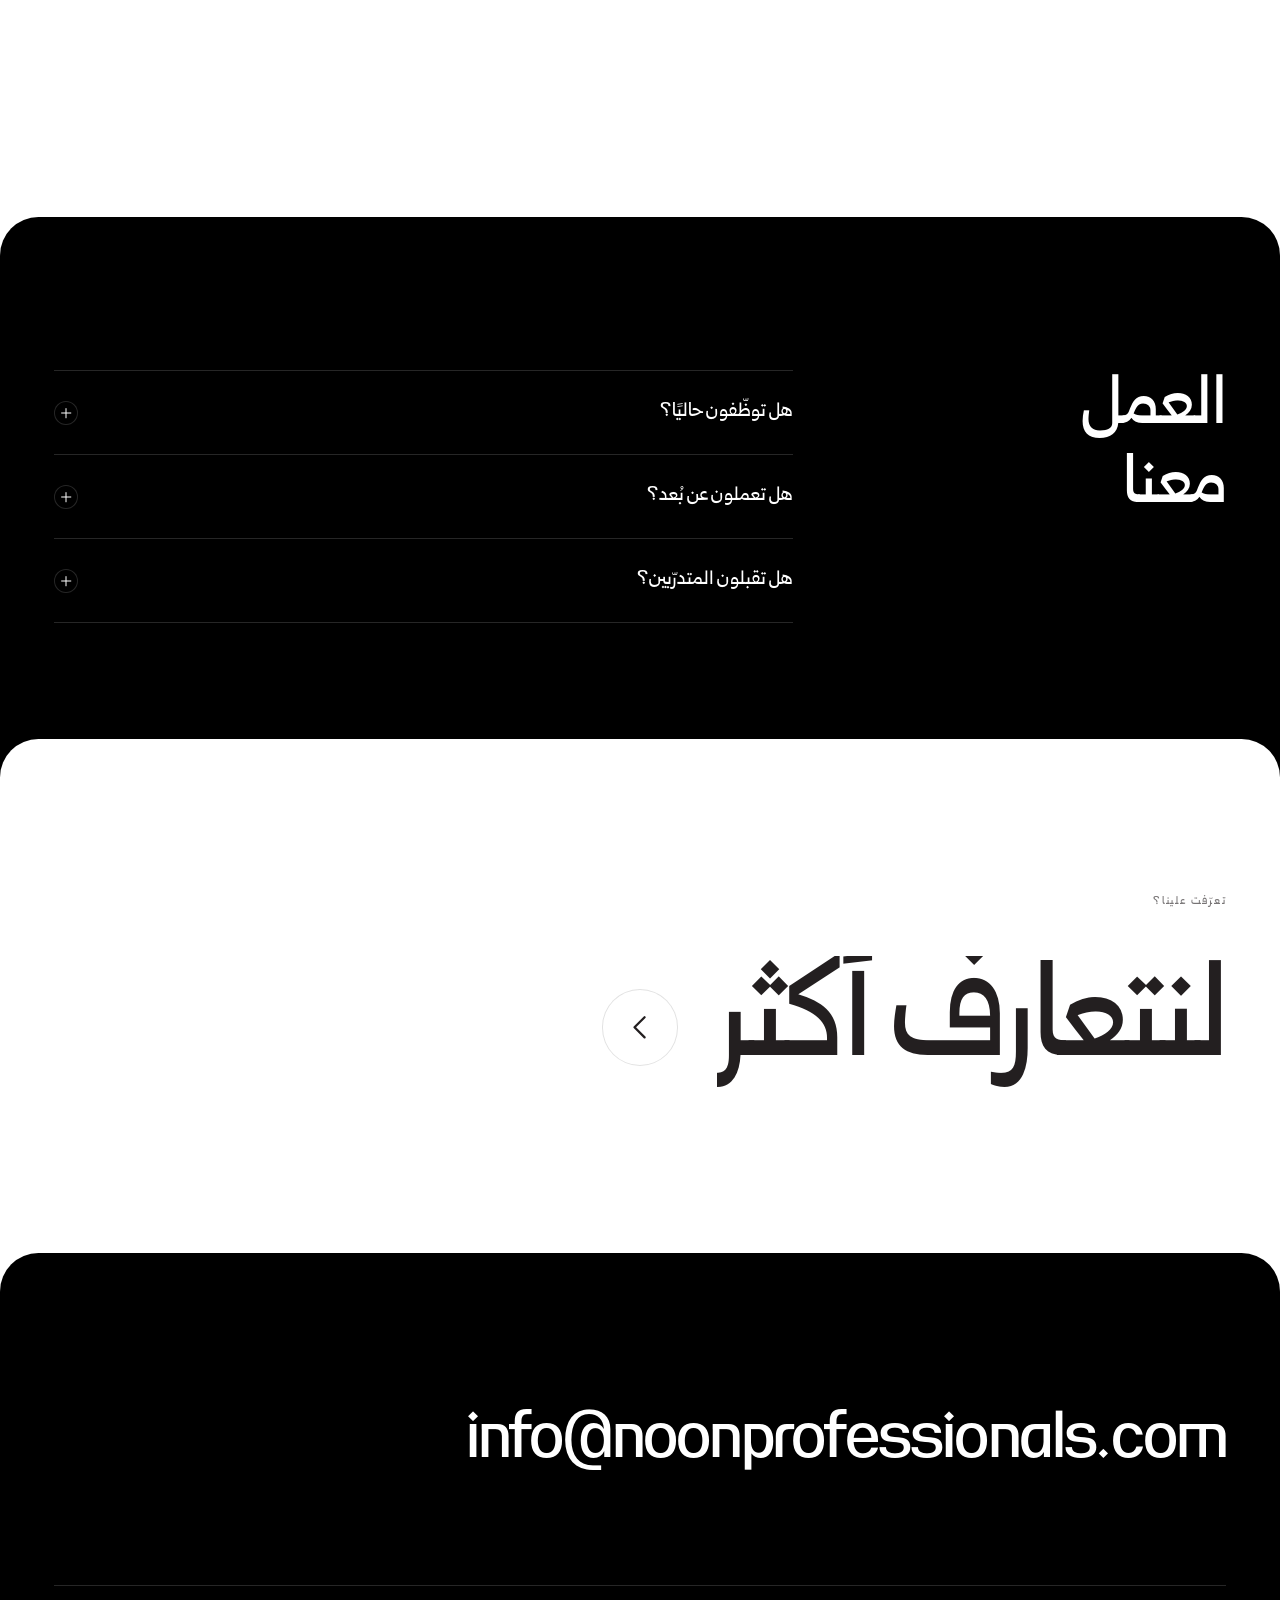
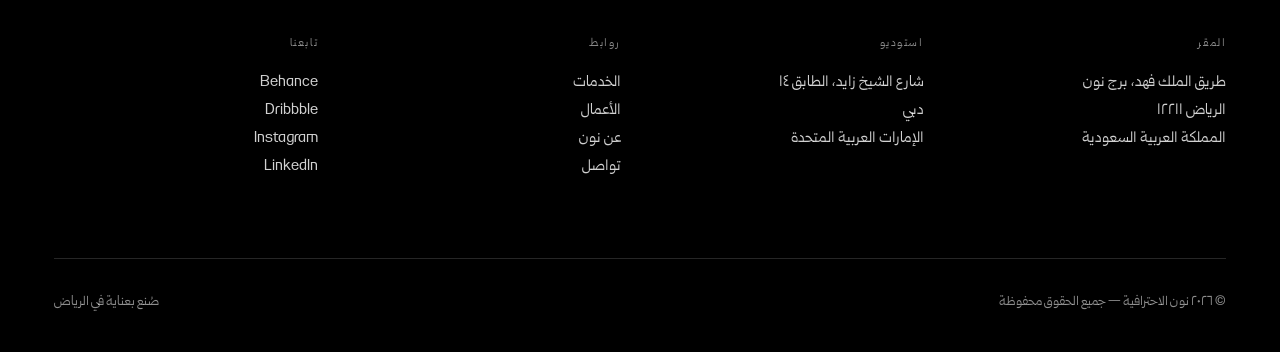
==== commit 333f6de8: "Full audit: accessibility, security, SEO, dead code Accessibility (WCAG 2.2 AA): - Text opacity toke" ====
--- a/about.html
+++ b/about.html
@@ -3,15 +3,32 @@
 <head>
 <meta charset="utf-8">
 <meta name="viewport" content="width=device-width, initial-scale=1, viewport-fit=cover">
+<meta http-equiv="Content-Security-Policy" content="default-src 'self'; script-src 'self'; style-src 'self' 'unsafe-inline'; img-src 'self' data:; font-src 'self'; media-src 'self'; connect-src 'self'; frame-ancestors 'none'; base-uri 'self'; form-action 'self'; object-src 'none'">
 <title>عن نون — نون الاحترافية</title>
 <meta name="description" content="من نحن، كيف نفكّر، ومن يقف خلف العمل في نون الاحترافية.">
 <meta name="theme-color" content="#ffffff">
 <link rel="preload" href="assets/fonts/itfGhroobArabic-Regular.otf" as="font" type="font/otf" crossorigin>
 <link rel="preload" href="assets/fonts/itfGhroobArabic-Medium.otf" as="font" type="font/otf" crossorigin>
-<link rel="stylesheet" href="css/style.css">
-<script>(function(){try{if(sessionStorage.getItem('md-transit')==='1'){document.documentElement.classList.add('is-entering');}}catch(e){}})();</script>
+<link rel="canonical" href="https://mohanad19991212.github.io/madar-studio/about.html">
+<meta property="og:type" content="website">
+<meta property="og:site_name" content="نون الاحترافية">
+<meta property="og:locale" content="ar_SA">
+<meta property="og:url" content="https://mohanad19991212.github.io/madar-studio/about.html">
+<meta property="og:title" content="عن نون — نون الاحترافية">
+<meta property="og:description" content="من نحن، كيف نفكّر، ومن يقف خلف العمل في نون الاحترافية.">
+<meta property="og:image" content="https://mohanad19991212.github.io/madar-studio/assets/work/04.jpg">
+<meta property="og:image:width" content="1200">
+<meta property="og:image:height" content="1190">
+<meta property="og:image:alt" content="من أعمال نون الاحترافية">
+<meta name="twitter:card" content="summary_large_image">
+<meta name="twitter:title" content="عن نون — نون الاحترافية">
+<meta name="twitter:description" content="من نحن، كيف نفكّر، ومن يقف خلف العمل في نون الاحترافية.">
+<meta name="twitter:image" content="https://mohanad19991212.github.io/madar-studio/assets/work/04.jpg"><link rel="stylesheet" href="css/style.css">
+<script src="js/transit-guard.js"></script>
 </head>
 <body class="md-page" data-page="about">
+
+<a class="md-skip" href="#main">تخطَّ إلى المحتوى</a>
 
 <div class="md-curtain" aria-hidden="true"><span class="md-curtain__panel"></span></div>
 
@@ -77,7 +94,7 @@
 <div class="md-scroll" data-scroll-root>
 <div class="md-scroll__inner" data-scroll-inner>
 
-<main class="md-main">
+<main id="main" tabindex="-1" class="md-main">
 
   <section class="md-phead">
     <div class="md-wrap">
--- a/css/style.css
+++ b/css/style.css
@@ -49,15 +49,17 @@
      ثانوي  #231f20 · #404041                     */
   --bg:#ffffff;
   --ink:#231f20;
-  --ink-70:rgba(35,31,32,.64);
-  --ink-40:rgba(35,31,32,.40);
-  --ink-12:rgba(35,31,32,.13);
+  /* شفافيات النصوص مضبوطة على تباين WCAG 2.2 AA (٤.٥:١ للنص العادي).
+     القيم السابقة (.64/.40 و.62/.38) كانت ترسب: ٢.٤٤:١ و٣.٣٩:١ */
+  --ink-70:rgba(35,31,32,.82);   /* ٩.١٣:١ */
+  --ink-40:rgba(35,31,32,.62);   /* ٤.٦٣:١ */
+  --ink-12:rgba(35,31,32,.13);   /* حدود زخرفية — لا يشترطها المعيار */
   --ink-06:rgba(35,31,32,.06);
 
   --inv-bg:#000000;
   --inv-ink:#ffffff;
-  --inv-70:rgba(255,255,255,.62);
-  --inv-40:rgba(255,255,255,.38);
+  --inv-70:rgba(255,255,255,.82); /* ١٣.٧٧:١ */
+  --inv-40:rgba(255,255,255,.55); /* ٦.٢٧:١ */
   --inv-12:rgba(255,255,255,.15);
 
   --accent:#24baa9;
@@ -112,6 +114,38 @@
 button{font:inherit;color:inherit;background:none;border:0}
 ol,ul{list-style:none}
 ::selection{background:var(--accent);color:var(--inv-bg)}
+
+/* ── حالات التركيز ── WCAG 2.2 AA (2.4.7 و2.4.11 و2.4.13)
+   الموقع يُخفي مؤشر النظام (cursor:none) ويعتمد مؤشرًا مرسومًا،
+   فمستخدم لوحة المفاتيح كان بلا أي دليل بصري على موضعه.
+   نستخدم :focus-visible لا :focus حتى لا تظهر الحلقة عند النقر بالفأرة. */
+:focus-visible{
+  outline:3px solid var(--accent);
+  outline-offset:3px;
+  border-radius:2px;
+}
+.md-inverse :focus-visible,
+.md-menu :focus-visible,
+.md-foot :focus-visible{outline-color:var(--accent-2)}
+/* الحلقة تبقى مرئية فوق الأقسام المتداخلة والبطاقات ذات overflow:hidden */
+a:focus-visible,button:focus-visible{position:relative;z-index:40}
+
+/* رابط التخطّي — يظهر عند أول Tab فيتيح تجاوز الترويسة إلى المحتوى */
+.md-skip{
+  position:fixed;
+  top:.75rem;
+  inset-inline-start:.75rem;
+  z-index:400;
+  padding:.7rem 1.15rem;
+  background:var(--ink);
+  color:var(--bg);
+  border-radius:var(--r-sm);
+  font-size:.9rem;
+  font-weight:500;
+  transform:translateY(-160%);
+  transition:transform .25s var(--e);
+}
+.md-skip:focus-visible{transform:translateY(0)}
 
 .md-wrap{
   width:100%;
@@ -1359,37 +1393,9 @@
 }
 
 /* ─────────────────────────────────────────────
-   10 · المدونة والأسئلة
+   10 · الأسئلة الشائعة
+   (حُذفت أنماط بطاقات المدونة مع حذف الصفحة نفسها)
    ───────────────────────────────────────────── */
-.md-cards{
-  display:grid;
-  grid-template-columns:repeat(auto-fit,minmax(16rem,1fr));
-  gap:clamp(1.25rem,2.4vw,2rem);
-}
-.md-card{display:flex;flex-direction:column}
-.md-card__art{
-  display:block;
-  aspect-ratio:4/3;
-  border-radius:var(--r-sm);
-  margin-block-end:1.4rem;
-}
-.md-card__cat{
-  font-size:var(--fs-cap);
-  letter-spacing:.14em;
-  text-transform:uppercase;
-  color:var(--inv-40);
-  margin-block-end:.6rem;
-}
-.md-card__title{
-  font-size:var(--fs-h3);
-  line-height:1.36;
-  font-weight:500;
-  margin-block-end:.7rem;
-  transition:opacity .4s var(--e);
-}
-.md-card:hover .md-card__title{opacity:.6}
-.md-card__date{font-size:.85rem;color:var(--inv-40);margin-block-start:auto}
-
 .md-faq__grid{
   display:grid;
   grid-template-columns:minmax(0,.8fr) minmax(0,1.6fr);
@@ -1663,37 +1669,6 @@
 .md-member__name{font-size:1.12rem;font-weight:500}
 .md-member__role{font-size:.9rem;color:var(--ink-40)}
 
-/* مقالات */
-.md-posts{padding-block-end:var(--sec);display:flex;flex-direction:column}
-.md-post{
-  display:grid;
-  grid-template-columns:minmax(0,.55fr) minmax(0,1.45fr) auto;
-  gap:clamp(1rem,3vw,2.5rem);
-  align-items:center;
-  padding-block:clamp(1.25rem,2.4vw,1.9rem);
-  border-block-start:1px solid var(--ink-12);
-  transition:opacity .5s var(--e);
-}
-.md-post:last-child{border-block-end:1px solid var(--ink-12)}
-.md-post__art{
-  display:block;
-  aspect-ratio:16/10;
-  border-radius:var(--r-sm);
-  overflow:hidden;
-}
-.md-post__title{display:block;font-size:clamp(1.1rem,1.9vw,1.55rem);font-weight:500;line-height:1.4}
-.md-post__cat{
-  display:block;
-  font-size:var(--fs-cap);
-  letter-spacing:.14em;
-  text-transform:uppercase;
-  color:var(--ink-40);
-  margin-block-end:.5rem;
-}
-.md-post__date{font-size:.85rem;color:var(--ink-40);white-space:nowrap}
-.md-posts:hover .md-post{opacity:.4}
-.md-posts .md-post:hover{opacity:1}
-
 /* نموذج التواصل */
 .md-form{
   display:grid;
@@ -1808,8 +1783,6 @@
   .md-burger{display:block;margin-inline-start:auto}
   .md-step{grid-template-columns:auto 1fr;row-gap:.75rem}
   .md-step__text{grid-column:2/-1}
-  .md-post{grid-template-columns:minmax(0,.75fr) minmax(0,1.25fr);row-gap:.6rem}
-  .md-post__date{grid-column:2/-1}
   .md-form{grid-template-columns:1fr}
   .md-team{grid-template-columns:repeat(2,minmax(0,1fr))}
   .md-tile:nth-child(n){margin-block-start:0}
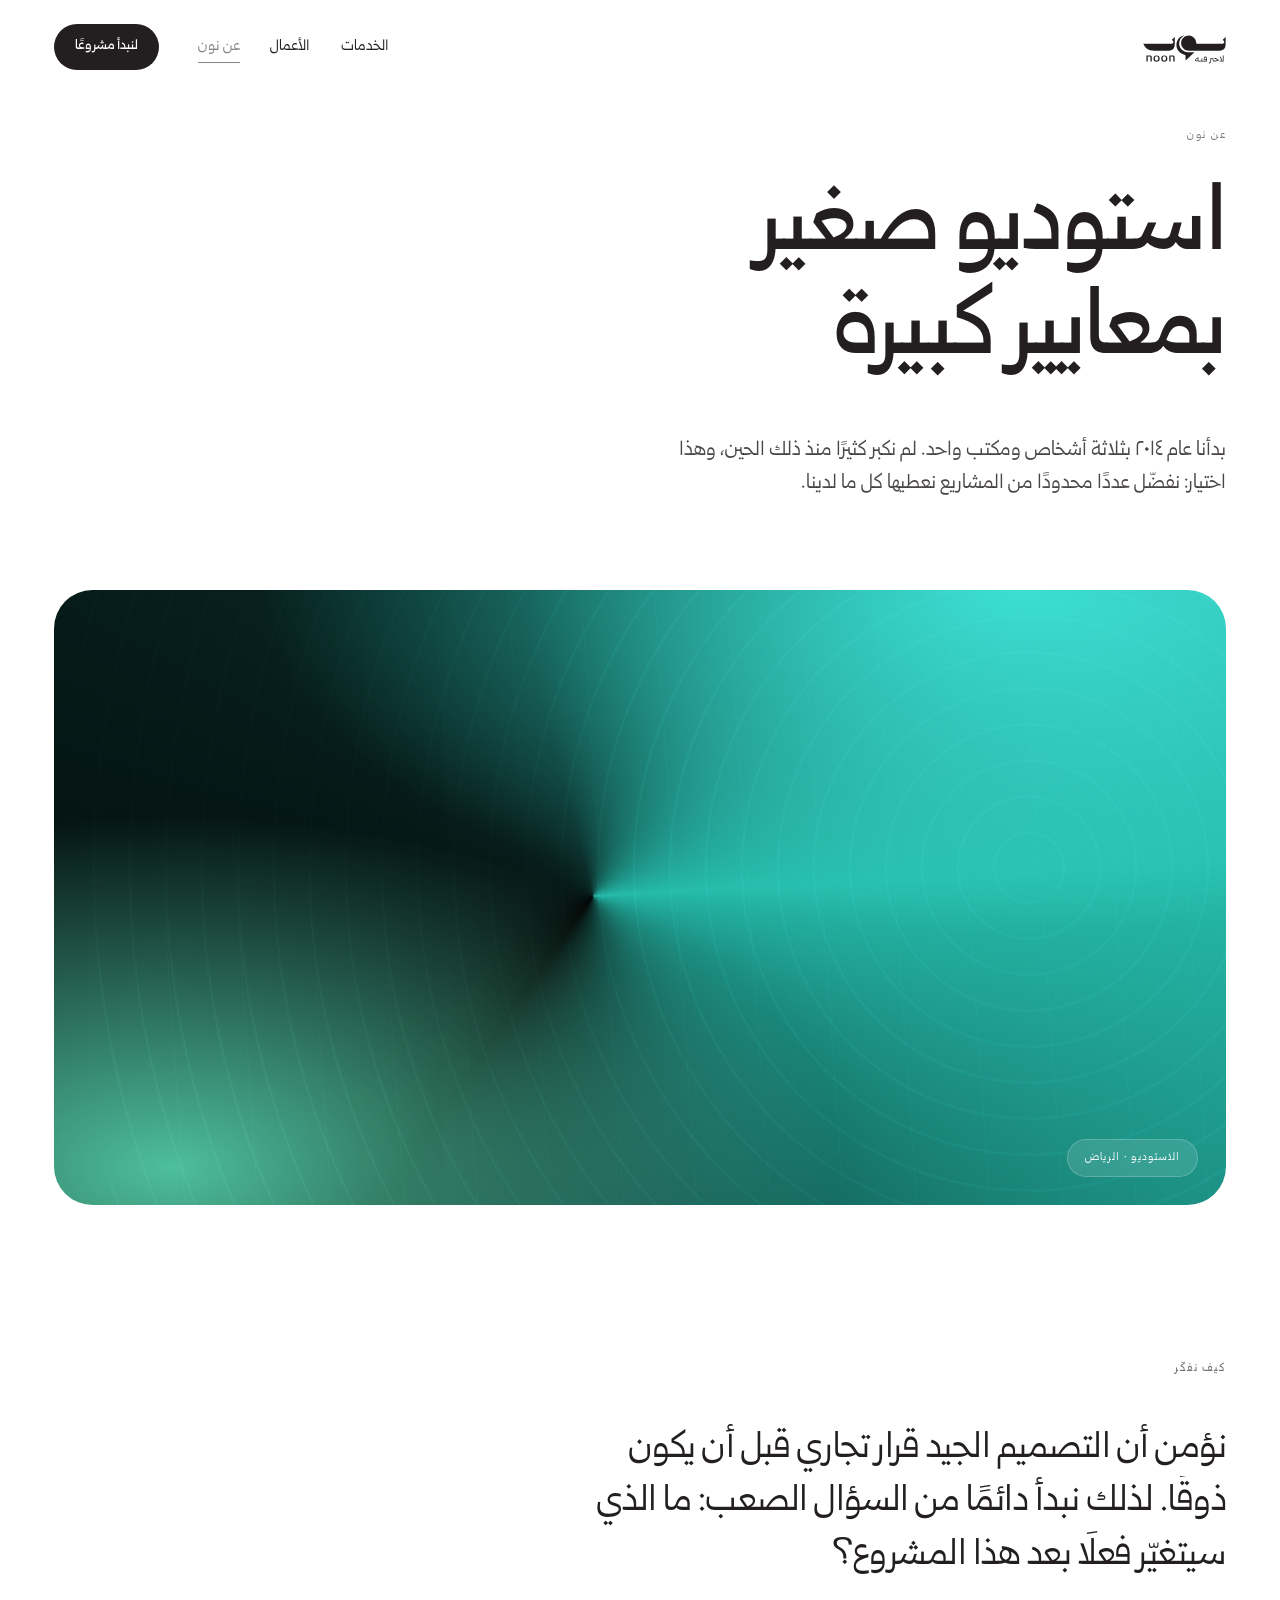
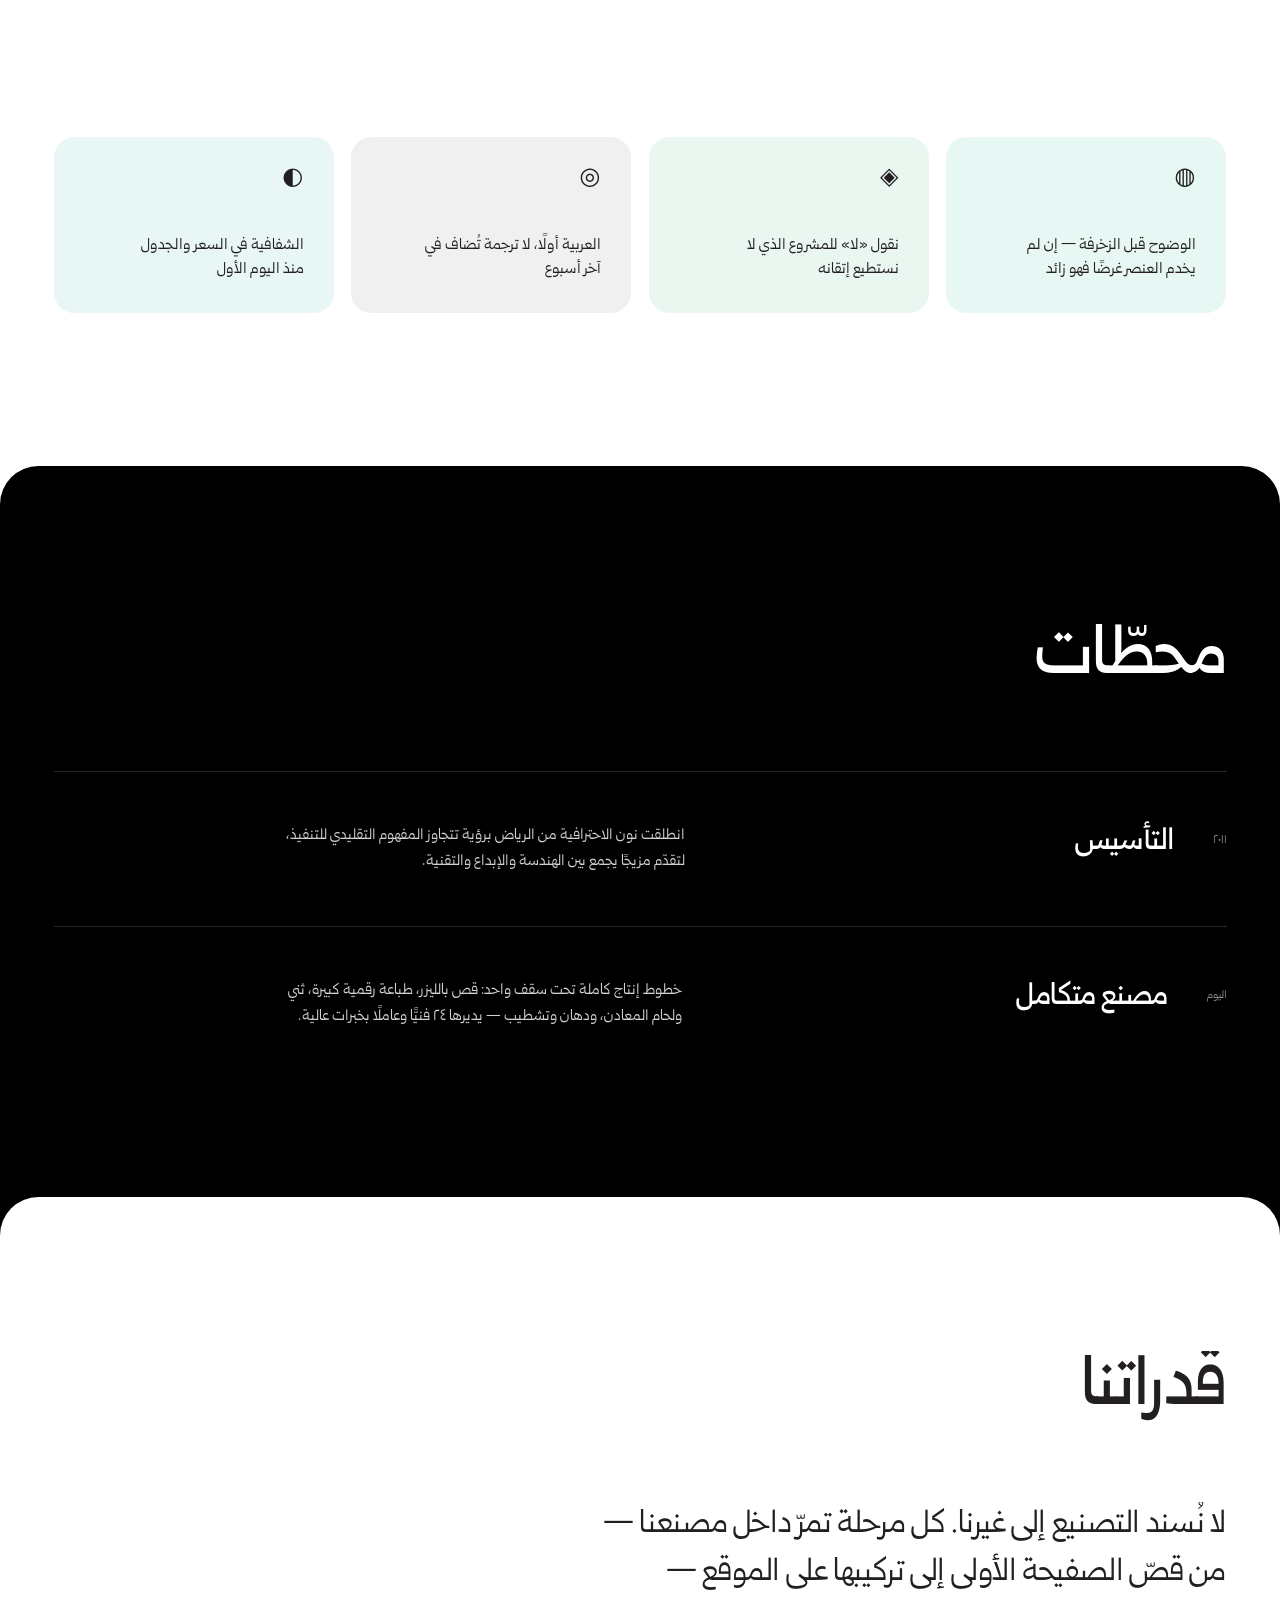
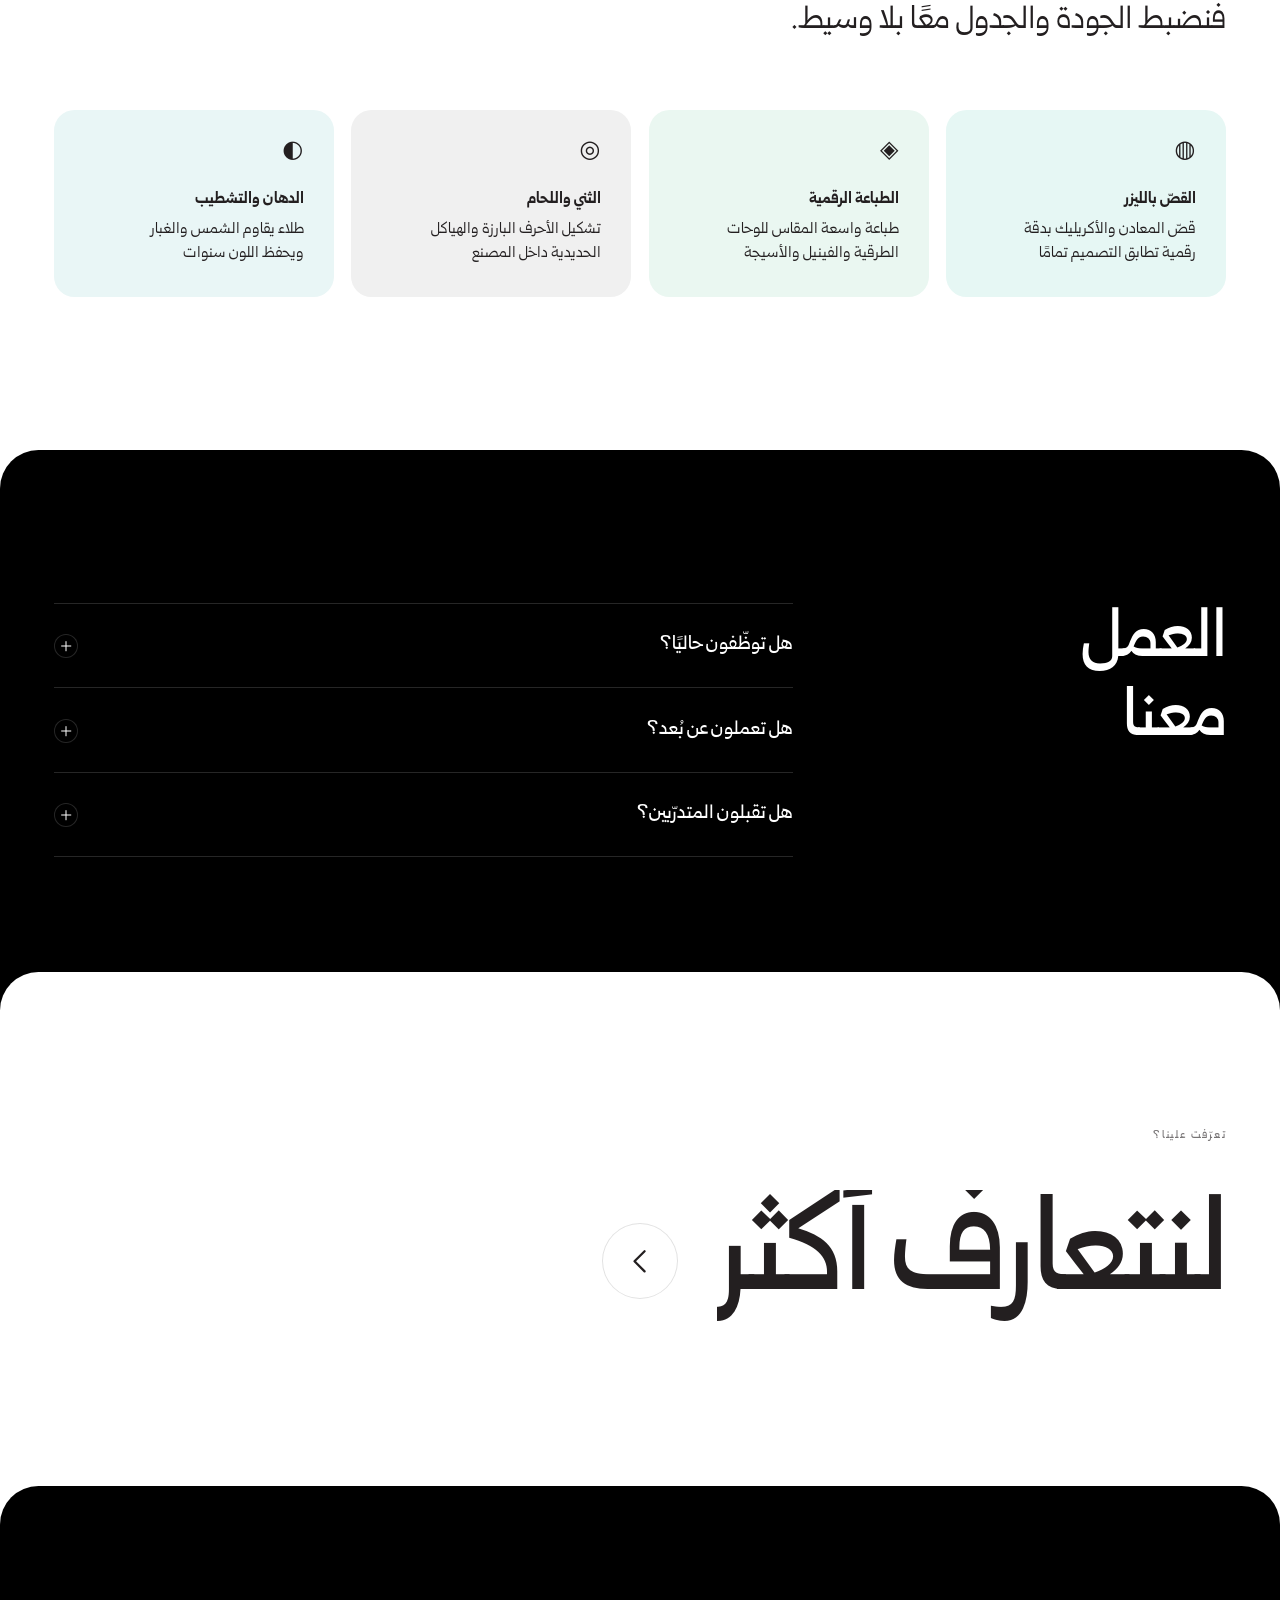
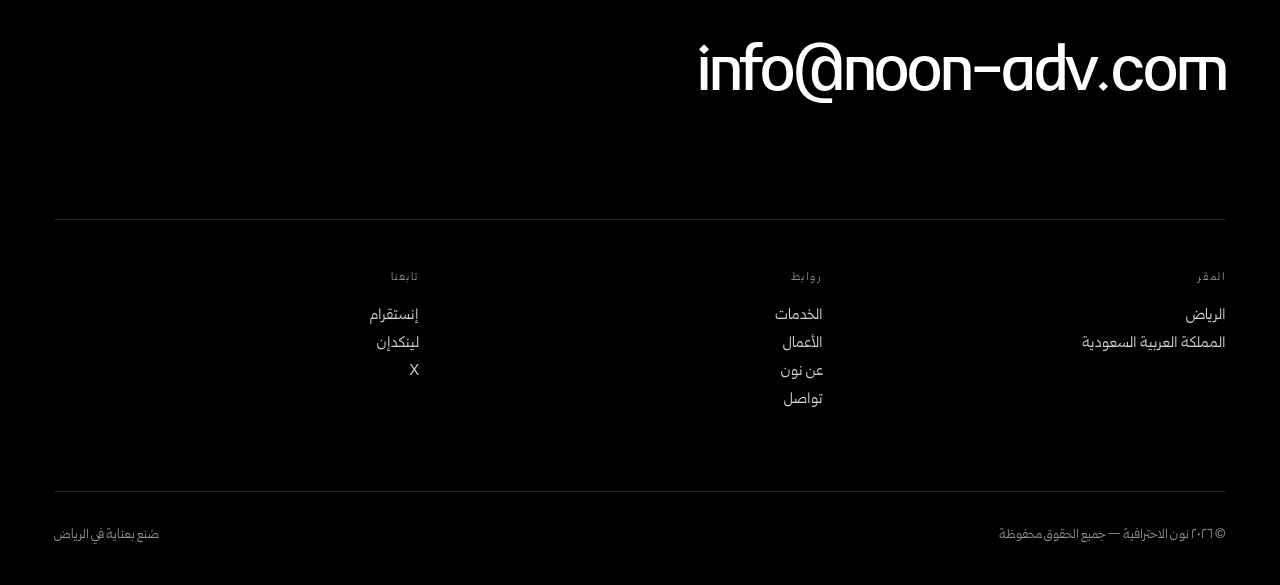
==== commit 18e5676b: "Replace fabricated contact data with the real details Every contact detail on the site was invented " ====
--- a/about.html
+++ b/about.html
@@ -78,14 +78,14 @@
     <div class="md-menu__aside">
       <div class="md-menu__col">
         <span class="md-menu__cap">تواصل</span>
-        <a href="mailto:info@noonprofessionals.com" data-cursor="pointer">info@noonprofessionals.com</a>
-        <a href="tel:+966500000000" data-cursor="pointer">‎+966 50 000 0000</a>
+        <a href="mailto:info@noon-adv.com" data-cursor="pointer">info@noon-adv.com</a>
+        <a href="tel:+966570701018" data-cursor="pointer">‎+966 57 070 1018</a>
       </div>
       <div class="md-menu__col">
         <span class="md-menu__cap">تابعنا</span>
-        <a href="#" data-cursor="pointer">Behance</a>
-        <a href="#" data-cursor="pointer">Dribbble</a>
-        <a href="#" data-cursor="pointer">Instagram</a>
+        <a href="https://www.instagram.com/noonadv000/" target="_blank" rel="noopener" data-cursor="pointer">إنستقرام</a>
+        <a href="https://www.linkedin.com/company/noon-professionals/" target="_blank" rel="noopener" data-cursor="pointer">لينكدإن</a>
+        <a href="https://x.com/noonadv12" target="_blank" rel="noopener" data-cursor="pointer">X</a>
       </div>
     </div>
   </div>
@@ -141,68 +141,43 @@
         <h2 class="md-sechead__title" data-anim="lines">محطّات</h2>
       </div>
       <div class="md-step" data-anim="fade">
-        <span class="md-step__no">٢٠١٤</span>
-        <h3 class="md-step__title">البداية</h3>
-        <p class="md-step__text">ثلاثة مصممين ومكتب بغرفة واحدة في الرياض. أول عميل كان مقهى محليًا أراد قائمة طعام رقمية.</p>
+        <span class="md-step__no">٢٠١١</span>
+        <h3 class="md-step__title">التأسيس</h3>
+        <p class="md-step__text">انطلقت نون الاحترافية من الرياض برؤية تتجاوز المفهوم التقليدي للتنفيذ، لتقدّم مزيجًا يجمع بين الهندسة والإبداع والتقنية.</p>
       </div>
       <div class="md-step" data-anim="fade">
-        <span class="md-step__no">٢٠١٧</span>
-        <h3 class="md-step__title">أول منتج كامل</h3>
-        <p class="md-step__text">انتقلنا من تصميم الواجهات إلى بناء المنتجات، وأضفنا فريق تطوير داخليًا بدل الاعتماد على شركاء خارجيين.</p>
-      </div>
-      <div class="md-step" data-anim="fade">
-        <span class="md-step__no">٢٠٢٠</span>
-        <h3 class="md-step__title">خارج الحدود</h3>
-        <p class="md-step__text">أول مشروع لعميل من خارج المنطقة، ثم توالت الشراكات حتى صار نصف عملنا اليوم دوليًا.</p>
-      </div>
-      <div class="md-step" data-anim="fade">
-        <span class="md-step__no">٢٠٢٣</span>
-        <h3 class="md-step__title">استوديو دبي</h3>
-        <p class="md-step__text">افتتحنا مساحة ثانية لتقريب المسافة من عملائنا في الخليج، مع بقاء الفريق الأساسي في الرياض.</p>
-      </div>
-      <div class="md-step" data-anim="fade">
-        <span class="md-step__no">٢٠٢٦</span>
-        <h3 class="md-step__title">اليوم</h3>
-        <p class="md-step__text">ثمانية عشر شخصًا، وتخصّص متزايد في التجارب التفاعلية والأنظمة ثنائية الاتجاه.</p>
-      </div>
-    </div>
-  </section>
-
-  <section class="md-quotes">
+        <span class="md-step__no">اليوم</span>
+        <h3 class="md-step__title">مصنع متكامل</h3>
+        <p class="md-step__text">خطوط إنتاج كاملة تحت سقف واحد: قص بالليزر، طباعة رقمية كبيرة، ثني ولحام المعادن، ودهان وتشطيب — يديرها ٢٤ فنيًّا وعاملًا بخبرات عالية.</p>
+      </div>
+    </div>
+  </section>
+
+  <!-- القدرات بدل صور الفريق: الأدق لشركة تملك خطوط إنتاج فعلية -->
+  <section class="md-why">
     <div class="md-wrap">
       <div class="md-sechead">
-        <h2 class="md-sechead__title" data-anim="lines">الفريق</h2>
-      </div>
-      <div class="md-team">
-        <div class="md-member" data-anim="frame">
-          <div class="md-member__art"><div class="md-poster" style="--c1:#e6f7f4;--c2:#24baa9;--c3:#a8e6dc;--c4:#0a2b28"></div></div>
-          <h3 class="md-member__name">ريم الدوسري</h3>
-          <p class="md-member__role">شريك مؤسس · مديرة إبداعية</p>
-        </div>
-        <div class="md-member" data-anim="frame" data-anim-delay="0.06">
-          <div class="md-member__art"><div class="md-poster" style="--c1:#eaf7f1;--c2:#4dbd99;--c3:#b6e6d3;--c4:#0d2a22"></div></div>
-          <h3 class="md-member__name">فهد الزهراني</h3>
-          <p class="md-member__role">شريك مؤسس · رئيس التقنية</p>
-        </div>
-        <div class="md-member" data-anim="frame" data-anim-delay="0.12">
-          <div class="md-member__art"><div class="md-poster" style="--c1:#f0f0f0;--c2:#404041;--c3:#c9c9ca;--c4:#231f20"></div></div>
-          <h3 class="md-member__name">نورة العنزي</h3>
-          <p class="md-member__role">مديرة تصميم المنتج</p>
-        </div>
-        <div class="md-member" data-anim="frame" data-anim-delay="0.18">
-          <div class="md-member__art"><div class="md-poster" style="--c1:#e9f6f6;--c2:#24baa9;--c3:#bfe8e4;--c4:#12211f"></div></div>
-          <h3 class="md-member__name">مازن الحمّاد</h3>
-          <p class="md-member__role">مطوّر واجهات أول</p>
-        </div>
-        <div class="md-member" data-anim="frame" data-anim-delay="0.24">
-          <div class="md-member__art"><div class="md-poster" style="--c1:#edf7f3;--c2:#4dbd99;--c3:#a9dfc9;--c4:#0a2b28"></div></div>
-          <h3 class="md-member__name">هبة المالكي</h3>
-          <p class="md-member__role">باحثة تجربة مستخدم</p>
-        </div>
-        <div class="md-member" data-anim="frame" data-anim-delay="0.3">
-          <div class="md-member__art"><div class="md-poster" style="--c1:#f2f7f6;--c2:#24baa9;--c3:#cfe9e5;--c4:#231f20"></div></div>
-          <h3 class="md-member__name">سلطان القرني</h3>
-          <p class="md-member__role">مصمم حركة</p>
+        <h2 class="md-sechead__title" data-anim="lines">قدراتنا</h2>
+      </div>
+      <p class="md-why__text" data-anim="lines" style="margin-block-end:clamp(2.5rem,5vw,4rem)">
+        لا نُسند التصنيع إلى غيرنا. كل مرحلة تمرّ داخل مصنعنا — من قصّ الصفيحة الأولى إلى تركيبها على الموقع — فنضبط الجودة والجدول معًا بلا وسيط.
+      </p>
+      <div class="md-pills">
+        <div class="md-pill" data-anim="fade" style="--c1:#e6f7f4">
+          <span class="md-pill__ico">◍</span>
+          <div><p class="md-pill__title">القصّ بالليزر</p><p>قصّ المعادن والأكريليك بدقة رقمية تطابق التصميم تمامًا</p></div>
+        </div>
+        <div class="md-pill" data-anim="fade" data-anim-delay="0.06" style="--c1:#eaf7f1">
+          <span class="md-pill__ico">◈</span>
+          <div><p class="md-pill__title">الطباعة الرقمية</p><p>طباعة واسعة المقاس للوحات الطرقية والفينيل والأسيجة</p></div>
+        </div>
+        <div class="md-pill" data-anim="fade" data-anim-delay="0.12" style="--c1:#f0f0f0">
+          <span class="md-pill__ico">◎</span>
+          <div><p class="md-pill__title">الثني واللحام</p><p>تشكيل الأحرف البارزة والهياكل الحديدية داخل المصنع</p></div>
+        </div>
+        <div class="md-pill" data-anim="fade" data-anim-delay="0.18" style="--c1:#e9f6f6">
+          <span class="md-pill__ico">◐</span>
+          <div><p class="md-pill__title">الدهان والتشطيب</p><p>طلاء يقاوم الشمس والغبار ويحفظ اللون سنوات</p></div>
         </div>
       </div>
     </div>
@@ -214,7 +189,7 @@
       <div class="md-acc" data-acc>
         <div class="md-acc__item" data-anim="fade">
           <button class="md-acc__q" type="button" aria-expanded="false" data-cursor="pointer"><span>هل توظّفون حاليًا؟</span><i class="md-acc__ico"></i></button>
-          <div class="md-acc__a"><div class="md-acc__in"><p>نوظّف ببطء وبعناية. إن كان عملك يشبه ما نفعله، أرسل لنا ملفك على <span dir="ltr">jobs@noonprofessionals.com</span> حتى لو لم يكن هناك إعلان مفتوح — نحتفظ بالملفات الجيدة ونعود إليها.</p></div></div>
+          <div class="md-acc__a"><div class="md-acc__in"><p>نوظّف ببطء وبعناية. إن كان عملك يشبه ما نفعله، أرسل لنا ملفك على <span dir="ltr">info@noon-adv.com</span> حتى لو لم يكن هناك إعلان مفتوح — نحتفظ بالملفات الجيدة ونعود إليها.</p></div></div>
         </div>
         <div class="md-acc__item" data-anim="fade">
           <button class="md-acc__q" type="button" aria-expanded="false" data-cursor="pointer"><span>هل تعملون عن بُعد؟</span><i class="md-acc__ico"></i></button>
@@ -242,10 +217,9 @@
 
 <footer class="md-foot">
   <div class="md-wrap">
-    <a href="mailto:info@noonprofessionals.com" class="md-foot__mail" data-cursor="text" data-cursor-label="راسلنا">info@noonprofessionals.com</a>
+    <a href="mailto:info@noon-adv.com" class="md-foot__mail" data-cursor="text" data-cursor-label="راسلنا">info@noon-adv.com</a>
     <div class="md-foot__grid">
-      <div class="md-foot__col"><span class="md-foot__cap">المقر</span><p>طريق الملك فهد، برج نون<br>الرياض ١٢٢١١<br>المملكة العربية السعودية</p></div>
-      <div class="md-foot__col"><span class="md-foot__cap">استوديو</span><p>شارع الشيخ زايد، الطابق ١٤<br>دبي<br>الإمارات العربية المتحدة</p></div>
+      <div class="md-foot__col"><span class="md-foot__cap">المقر</span><p>الرياض<br>المملكة العربية السعودية</p></div>
       <div class="md-foot__col"><span class="md-foot__cap">روابط</span><nav>
         <a href="services.html" data-cursor="pointer">الخدمات</a>
         <a href="work.html" data-cursor="pointer">الأعمال</a>
@@ -253,10 +227,9 @@
         <a href="contact.html" data-cursor="pointer">تواصل</a>
       </nav></div>
       <div class="md-foot__col"><span class="md-foot__cap">تابعنا</span><nav>
-        <a href="#" data-cursor="pointer">Behance</a>
-        <a href="#" data-cursor="pointer">Dribbble</a>
-        <a href="#" data-cursor="pointer">Instagram</a>
-        <a href="#" data-cursor="pointer">LinkedIn</a>
+        <a href="https://www.instagram.com/noonadv000/" target="_blank" rel="noopener" data-cursor="pointer">إنستقرام</a>
+        <a href="https://www.linkedin.com/company/noon-professionals/" target="_blank" rel="noopener" data-cursor="pointer">لينكدإن</a>
+        <a href="https://x.com/noonadv12" target="_blank" rel="noopener" data-cursor="pointer">X</a>
       </nav></div>
     </div>
     <div class="md-foot__bar">
--- a/css/style.css
+++ b/css/style.css
@@ -1669,6 +1669,13 @@
 .md-member__name{font-size:1.12rem;font-weight:500}
 .md-member__role{font-size:.9rem;color:var(--ink-40)}
 
+/* زرّا الإرسال جنبًا إلى جنب، ويتكدّسان على الجوال */
+.md-send{flex-direction:row;flex-wrap:wrap;gap:.85rem}
+@media (max-width:600px){
+  .md-send{flex-direction:column;align-items:stretch}
+  .md-send .md-btn{width:100%;justify-content:center}
+}
+
 /* نموذج التواصل */
 .md-form{
   display:grid;
